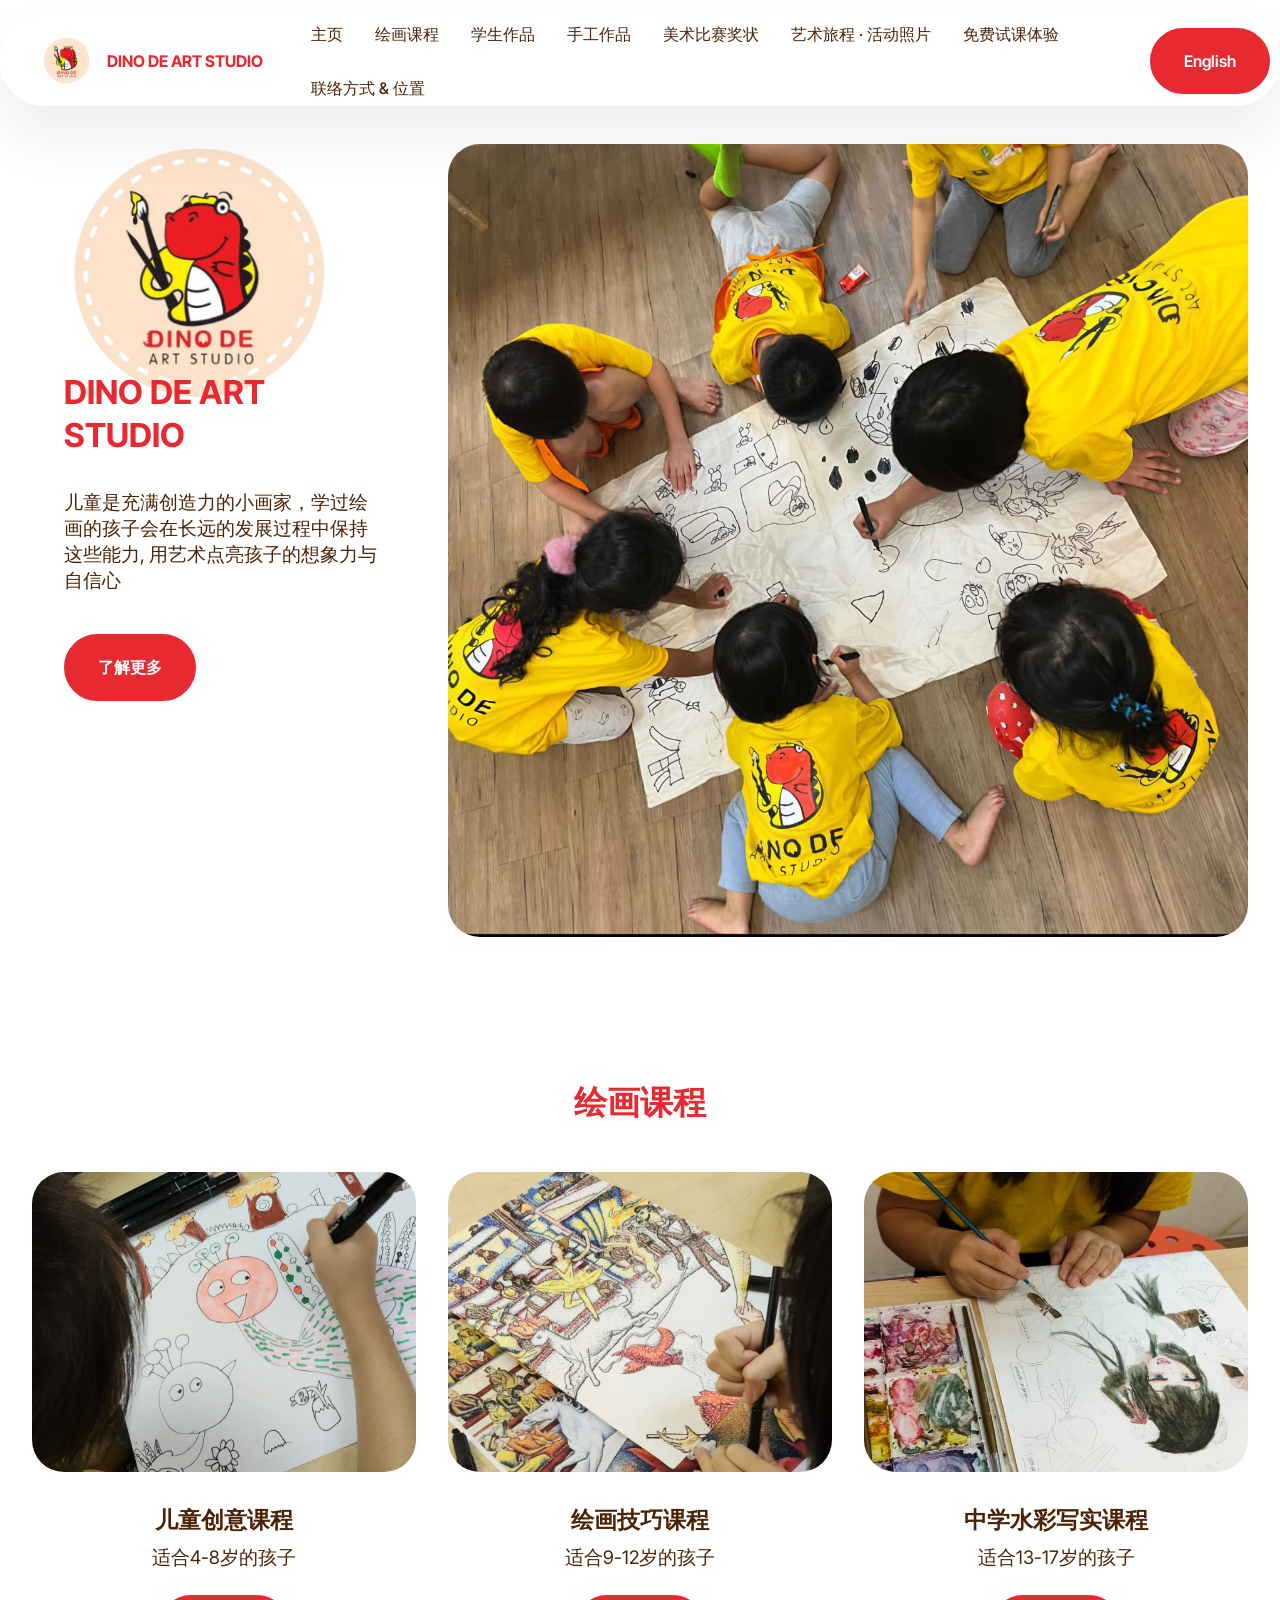
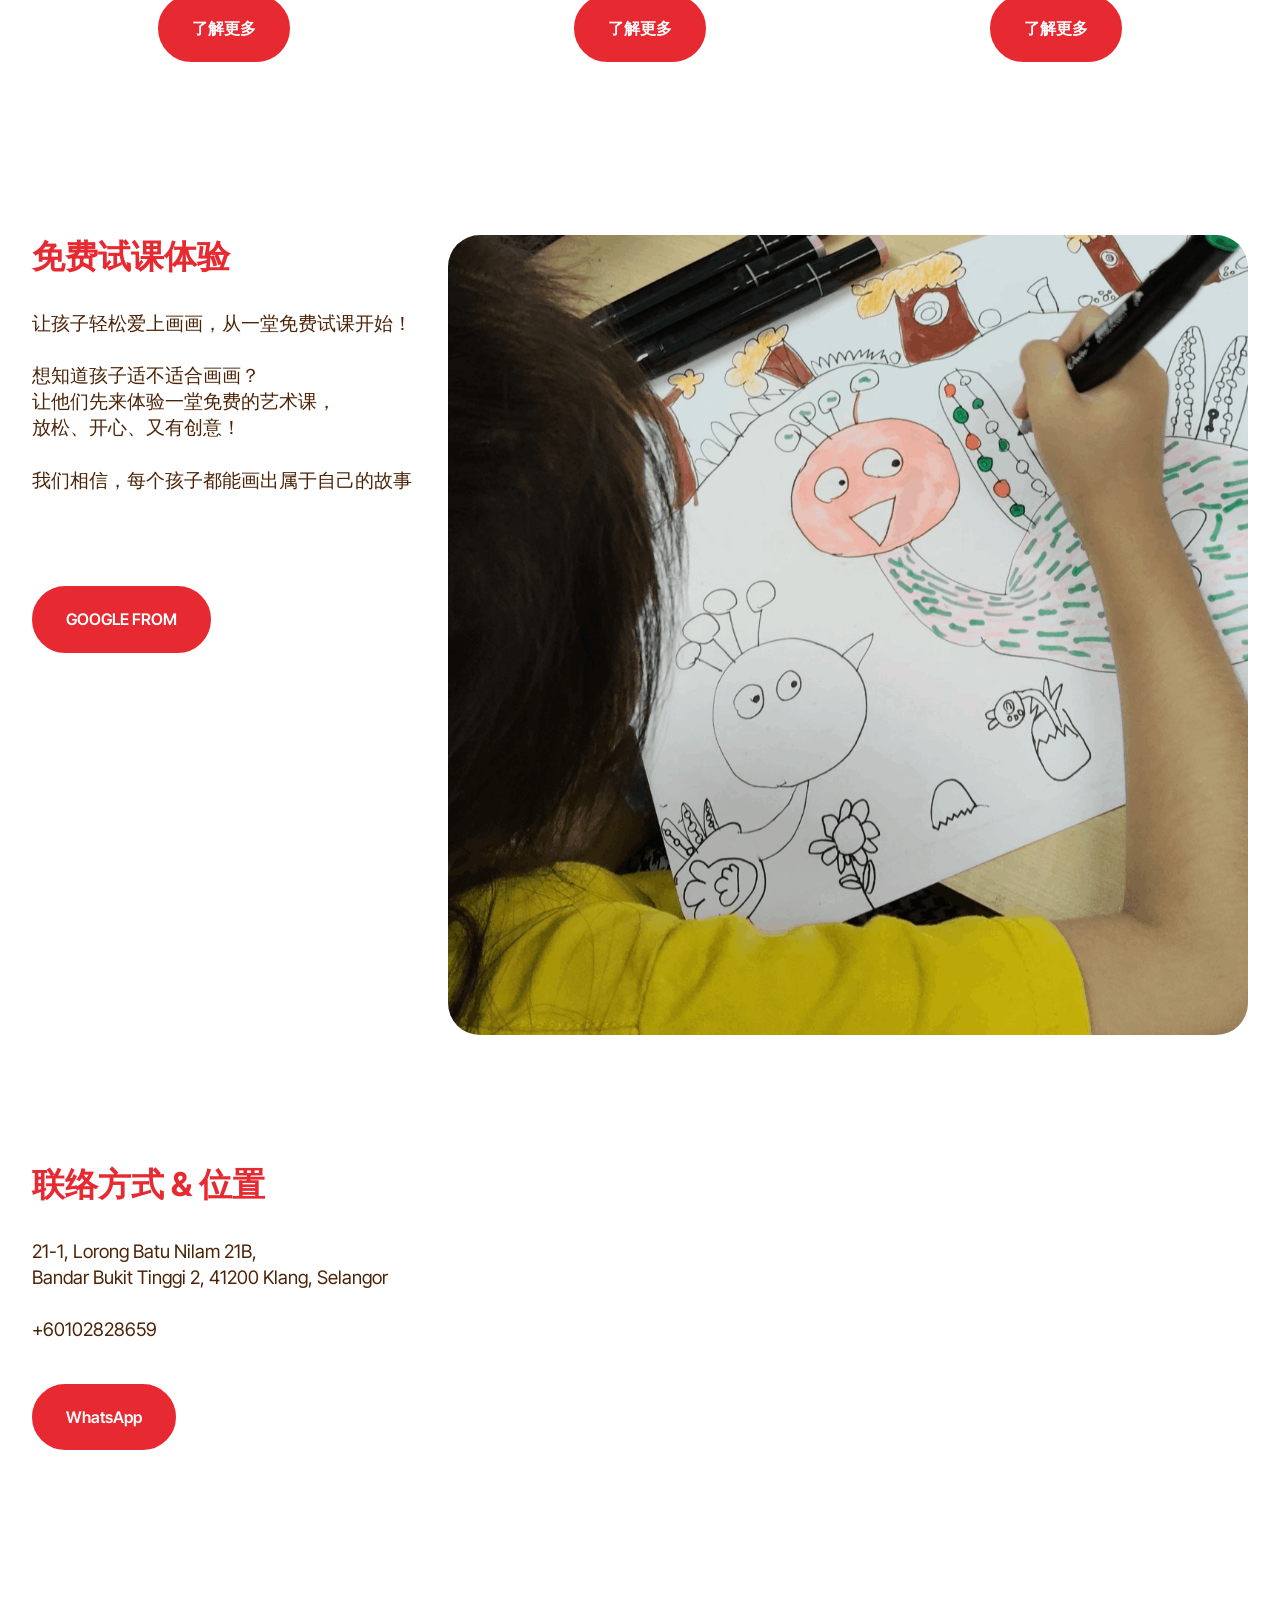
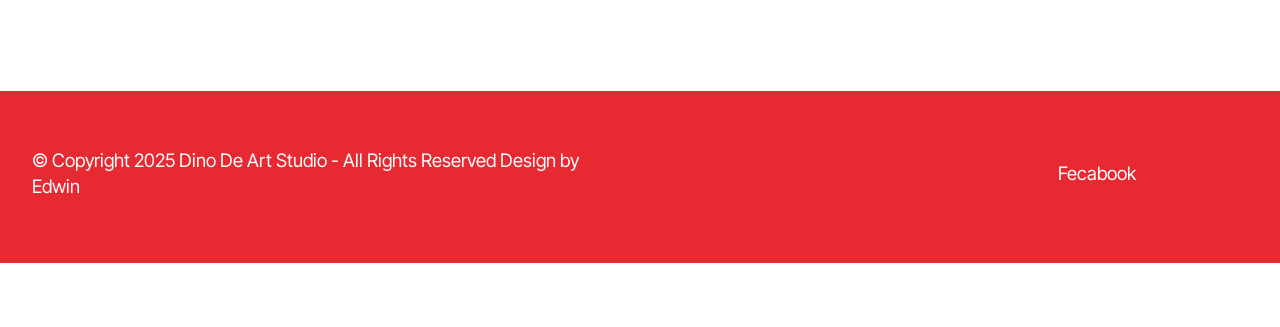
==== index.html @ b759419d "create github pages" ====
<!DOCTYPE html>
<html  >
<head>
  <!-- Site made with Mobirise Website Builder v6.1.4, https://mobirise.com -->
  <meta charset="UTF-8">
  <meta http-equiv="X-UA-Compatible" content="IE=edge">
  <meta name="generator" content="Mobirise v6.1.4, mobirise.com">
  <meta name="viewport" content="width=device-width, initial-scale=1, minimum-scale=1">
  <link rel="shortcut icon" href="assets/images/dino-website-2.png" type="image/x-icon">
  <meta name="description" content="">
  
  
  <title>Home</title>
  <link rel="stylesheet" href="assets/web/assets/mobirise-icons2/mobirise2.css">
  <link rel="stylesheet" href="assets/bootstrap/css/bootstrap.min.css">
  <link rel="stylesheet" href="assets/animatecss/animate.css">
  <link rel="stylesheet" href="assets/dropdown/css/style.css">
  <link rel="stylesheet" href="assets/theme/css/style.css">
  <link rel="preload" href="https://fonts.googleapis.com/css?family=Inter+Tight:100,200,300,400,500,600,700,800,900,100i,200i,300i,400i,500i,600i,700i,800i,900i&display=swap" as="style" onload="this.onload=null;this.rel='stylesheet'">
  <noscript><link rel="stylesheet" href="https://fonts.googleapis.com/css?family=Inter+Tight:100,200,300,400,500,600,700,800,900,100i,200i,300i,400i,500i,600i,700i,800i,900i&display=swap"></noscript>
  <link rel="preload" as="style" href="assets/mobirise/css/mbr-additional.css?v=M0armq"><link rel="stylesheet" href="assets/mobirise/css/mbr-additional.css?v=M0armq" type="text/css">

  
  
  
</head>
<body>
  
  <section data-bs-version="5.1" class="menu menu1 cid-uYOA0XHMTv" once="menu" id="menu01-8">
	

	<nav class="navbar navbar-dropdown navbar-fixed-top navbar-expand-lg">
		<div class="container">
			<div class="navbar-brand">
				<span class="navbar-logo">
					<a href="https://mobiri.se">
						<img src="assets/images/dino-website-2.png" alt="Mobirise Website Builder" style="height: 3rem;">
					</a>
				</span>
				<span class="navbar-caption-wrap"><a class="navbar-caption text-primary display-4">DINO DE ART STUDIO</a></span>
			</div>
			<button class="navbar-toggler" type="button" data-toggle="collapse" data-bs-toggle="collapse" data-target="#navbarSupportedContent" data-bs-target="#navbarSupportedContent" aria-controls="navbarNavAltMarkup" aria-expanded="false" aria-label="Toggle navigation">
				<div class="hamburger">
					<span></span>
					<span></span>
					<span></span>
					<span></span>
				</div>
			</button>
			<div class="collapse navbar-collapse" id="navbarSupportedContent">
				<ul class="navbar-nav nav-dropdown" data-app-modern-menu="true"><li class="nav-item">
						<a class="nav-link link text-warning display-4" href="index.html#header01-1l" aria-expanded="false">主页</a>
					</li><li class="nav-item"><a class="nav-link link text-warning display-4" href="index.html#features04-1">绘画课程</a></li><li class="nav-item"><a class="nav-link link text-warning display-4" href="page5.html#gallery05-2y">学生作品</a></li><li class="nav-item"><a class="nav-link link text-warning display-4" href="page6.html#gallery05-34">手工作品</a></li>
					<li class="nav-item">
						<a class="nav-link link text-warning display-4" href="page7.html#gallery01-3g">美术比赛奖状</a>
					</li><li class="nav-item"><a class="nav-link link text-warning display-4" href="page8.html#gallery05-3v">艺术旅程 · 活动照片</a></li><li class="nav-item"><a class="nav-link link text-warning display-4" href="index.html#image08-3z">免费试课体验 </a></li><li class="nav-item"><a class="nav-link link text-warning display-4" href="index.html#contacts03-40">联络方式 &amp; 位置 </a></li></ul>
				
				<div class="navbar-buttons mbr-section-btn"><a class="btn btn-primary display-4" href="https://edwin0119.github.io/dinodeartstudio-eng/">English</a></div>
			</div>
		</div>
	</nav>
</section>

<section data-bs-version="5.1" class="header1 cid-uYZFBn4HAW" id="header01-1l">
	

	
	

	<div class="container-fluid">
		<div class="row justify-content-center">
			<div class="col-12 col-md-12 col-lg-8 image-wrapper">
				<img class="w-100" src="assets/images/whatsapp20image202025-10-0820at209.07.4120am-1280x1269.jpg" alt="Mobirise Website Builder">
			</div>
			<div class="col-12 col-lg col-md-12">
				<div class="text-wrapper align-left">
					<h1 class="mbr-section-title mbr-fonts-style mb-4 display-2"><strong>DINO DE ART STUDIO</strong></h1>
					<p class="mbr-text mbr-fonts-style mb-4 display-7">
						儿童是充满创造力的小画家，学过绘画的孩子会在长远的发展过程中保持这些能力, 用艺术点亮孩子的想象力与自信心
					</p>
					<div class="mbr-section-btn mt-3"><a class="btn btn-danger display-4" href="page9.html#header18-43">了解更多</a></div>
				</div>
			</div>
		</div>
	</div>
</section>

<section data-bs-version="5.1" class="features4 start cid-uYOmtw1vBq" id="features04-1">
	
	
	<div class="container">
		<div class="row justify-content-center">
			<div class="col-12 content-head">
				<div class="mbr-section-head mb-5">
					<h4 class="mbr-section-title mbr-fonts-style align-center mb-0 display-2">
						<strong>绘画课程</strong></h4>
					
					
				</div>
			</div>
		</div>
		<div class="row">
			<div class="item features-image col-12 col-md-6 col-lg-4">
				<div class="item-wrapper">
					<div class="item-img">
						<img src="assets/images/3.png" alt="Mobirise Website Builder">
					</div>
					<div class="item-content">
						<h5 class="item-title mbr-fonts-style display-5"><strong>儿童创意课程</strong></h5>
						<p class="mbr-text mbr-fonts-style display-7">适合4-8岁的孩子</p>
						<div class="mbr-section-btn item-footer"><a href="page2.html#image08-1p" class="btn item-btn btn-primary display-4">了解更多</a></div>
					</div>

				</div>
			</div>
			<div class="item features-image col-12 col-md-6 col-lg-4">
				<div class="item-wrapper">
					<div class="item-img">
						<img src="assets/images/2-2.png" alt="Mobirise Website Builder">
					</div>
					<div class="item-content">
						<h5 class="item-title mbr-fonts-style display-5"><strong>绘画技巧课程</strong></h5>
						<p class="mbr-text mbr-fonts-style display-7">
							适合9-12岁的孩子
						</p>
						<div class="mbr-section-btn item-footer"><a href="page3.html#image08-2u" class="btn item-btn btn-primary display-4">了解更多</a></div>
					</div>
				</div>
			</div>
			<div class="item features-image col-12 col-md-6 col-lg-4">
				<div class="item-wrapper">
					<div class="item-img">
						<img src="assets/images/whatsapp-image-2025-09-27-at-9.34.09-pm-2.jpeg" alt="Mobirise Website Builder">
					</div>
					<div class="item-content">
						<h5 class="item-title mbr-fonts-style display-5"><strong>中学水彩写实课程</strong></h5>
						<p class="mbr-text mbr-fonts-style display-7">
							适合13-17岁的孩子<br>
						</p>
						<div class="mbr-section-btn item-footer"><a href="page4.html#image08-2v" class="btn item-btn btn-primary display-4">了解更多</a></div>
					</div>
				</div>
			</div>
		</div>
	</div>
</section>

<section data-bs-version="5.1" class="image08 cid-uZ05VjMdli" id="image08-3z">
  
  
  
  <div class="container">
    <div class="row justify-content-center">
      <div class="col-lg-4">
        <div class="col-12 col-md-12">
          <h5 class="mbr-section-title mbr-fonts-style mt-0 mb-4 display-2"><strong>免费试课体验&nbsp;</strong></h5>
          <h6 class="mbr-section-subtitle mbr-fonts-style mt-0 mb-4 display-7"><div>让孩子轻松爱上画画，从一堂免费试课开始！</div><div><br></div><div>想知道孩子适不适合画画？</div><div>让他们先来体验一堂免费的艺术课，</div><div>放松、开心、又有创意！</div><div><br></div><div>我们相信，每个孩子都能画出属于自己的故事</div><br><div><br></div></h6>
          <div class="mbr-section-btn item-footer mt-3 main-button"><a href="https://docs.google.com/forms/d/e/1FAIpQLSeyQTq0wR5UtoJE4gRpO1a2Nyu0g5D3O7tfU-8xVu0GIcBkRQ/viewform?usp=header" class="btn item-btn btn-primary display-4">GOOGLE FROM</a></div>
        </div>
      </div>
      <div class="col-lg-8 side-features">
        <div class="image-wrapper mb-4">
          <img class="w-100" src="assets/images/3-1080x1080.png" alt="Mobirise Website Builder">
        </div>
      </div>
    </div>
  </div>
</section>

<section data-bs-version="5.1" class="contacts03 cid-uZ07FuMit1" id="contacts03-40">
  

  
  <div class="container">
    <div class="row justify-content-center">
      <div class="col-lg-4">
        <div class="col-12 col-md-12">
          <h5 class="mbr-section-title mbr-fonts-style mt-0 mb-4 display-2">
            <strong>联络方式 &amp; 位置</strong></h5>
          <h6 class="mbr-section-subtitle mbr-fonts-style mt-0 mb-4 display-7">21-1, Lorong Batu Nilam 21B,<br>Bandar Bukit Tinggi 2, 41200 Klang, Selangor<br><br>+60102828659</h6>
          <div class="mbr-section-btn item-footer mt-3 main-button"><a href="https://wa.me/60102828659" class="btn item-btn btn-primary display-4">WhatsApp</a></div>
        </div>
      </div>
      <div class="col-lg-8 side-features">
        <div class="google-map"><iframe frameborder="0" style="border:0" src="https://www.google.com/maps/embed?pb=!1m14!1m8!1m3!1d15937.432982950473!2d101.442336!3d2.9978500000000006!3m2!1i1024!2i768!4f13.1!3m3!1m2!1s0x31cdad41bc9d4853%3A0x2d08cb298f73a719!2sDino%20De%20Art%20Studio!5e0!3m2!1sen!2smy!4v1759893269722!5m2!1sen!2smy" allowfullscreen=""></iframe></div>
      </div>
    </div>
  </div>
</section>

<section data-bs-version="5.1" class="footer2 cid-uZ02fi4xNs" once="footers" id="footer02-3x">
    

    
    

    <div class="container">
        <div class="row">
            <div class="col-12 col-lg-6 center mt-2 mb-3">
                <p class="mbr-fonts-style copyright mb-0 display-7">
                    © Copyright 2025 Dino De Art Studio - All Rights Reserved&nbsp;Design by Edwin</p>
            </div>
            <div class="col-12 col-lg-6 center">
                <div class="row-links mt-2 mb-3">
                    <ul class="row-links-soc">
                        
                        
                        
                        
                    <li class="row-links-soc-item mbr-fonts-style display-7">&nbsp;&nbsp;<a href="https://www.facebook.com/share/1CKaKnSpMi/" class="text-success" target="_blank">Fecabook</a></li><li class="row-links-soc-item mbr-fonts-style display-7"></li><li class="row-links-soc-item mbr-fonts-style display-7"></li><li class="row-links-soc-item mbr-fonts-style display-7"></li></ul>
                </div>
            </div>
        </div>
    </div>
</section><section class="display-7" style="padding: 0;align-items: center;justify-content: center;flex-wrap: wrap;    align-content: center;display: flex;position: relative;height: 4rem;"><a href="https://mobiri.se/4250549" style="flex: 1 1;height: 4rem;position: absolute;width: 100%;z-index: 1;"><img alt="" style="height: 4rem;" src="[data-uri]"></a><p style="margin: 0;text-align: center;" class="display-7">&#8204;</p><a style="z-index:1" href="https://mobirise.com/builder/ai-website-generator.html">AI Website Generator</a></section><script src="assets/bootstrap/js/bootstrap.bundle.min.js"></script>  <script src="assets/smoothscroll/smooth-scroll.js"></script>  <script src="assets/ytplayer/index.js"></script>  <script src="assets/dropdown/js/navbar-dropdown.js"></script>  <script src="assets/theme/js/script.js"></script>  
  
  
 <div id="scrollToTop" class="scrollToTop mbr-arrow-up"><a style="text-align: center;"><i class="mbr-arrow-up-icon mbr-arrow-up-icon-cm cm-icon cm-icon-smallarrow-up"></i></a></div>
    <input name="animation" type="hidden">
  </body>
</html>
---- assets/web/assets/mobirise-icons2/mobirise2.css ----
@font-face {
  font-family: 'Moririse2';
  font-display: swap;
  src:  url('mobirise2.eot?f2bix4');
  src:  url('mobirise2.eot?f2bix4#iefix') format('embedded-opentype'),
    url('mobirise2.ttf?f2bix4') format('truetype'),
    url('mobirise2.woff?f2bix4') format('woff'),
    url('mobirise2.svg?f2bix4#mobirise2') format('svg');
  font-weight: normal;
  font-style: normal;
}

[class^="mobi-"], [class*=" mobi-"] {
  /* use !important to prevent issues with browser extensions that change fonts */
  font-family: 'Moririse2' !important;
  speak: none;
  font-style: normal;
  font-weight: normal;
  font-variant: normal;
  text-transform: none;
  line-height: 1;

  /* Better Font Rendering =========== */
  -webkit-font-smoothing: antialiased;
  -moz-osx-font-smoothing: grayscale;
}

.mobi-mbri-add-submenu:before {
  content: "\e900";
}
.mobi-mbri-alert:before {
  content: "\e901";
}
.mobi-mbri-align-center:before {
  content: "\e902";
}
.mobi-mbri-align-justify:before {
  content: "\e903";
}
.mobi-mbri-align-left:before {
  content: "\e904";
}
.mobi-mbri-align-right:before {
  content: "\e905";
}
.mobi-mbri-android:before {
  content: "\e906";
}
.mobi-mbri-apple:before {
  content: "\e907";
}
.mobi-mbri-arrow-down:before {
  content: "\e908";
}
.mobi-mbri-arrow-next:before {
  content: "\e909";
}
.mobi-mbri-arrow-prev:before {
  content: "\e90a";
}
.mobi-mbri-arrow-up:before {
  content: "\e90b";
}
.mobi-mbri-bold:before {
  content: "\e90c";
}
.mobi-mbri-bookmark:before {
  content: "\e90d";
}
.mobi-mbri-bootstrap:before {
  content: "\e90e";
}
.mobi-mbri-briefcase:before {
  content: "\e90f";
}
.mobi-mbri-browse:before {
  content: "\e910";
}
.mobi-mbri-bulleted-list:before {
  content: "\e911";
}
.mobi-mbri-calendar:before {
  content: "\e912";
}
.mobi-mbri-camera:before {
  content: "\e913";
}
.mobi-mbri-cart-add:before {
  content: "\e914";
}
.mobi-mbri-cart-full:before {
  content: "\e915";
}
.mobi-mbri-cash:before {
  content: "\e916";
}
.mobi-mbri-change-style:before {
  content: "\e917";
}
.mobi-mbri-chat:before {
  content: "\e918";
}
.mobi-mbri-clock:before {
  content: "\e919";
}
.mobi-mbri-close:before {
  content: "\e91a";
}
.mobi-mbri-cloud:before {
  content: "\e91b";
}
.mobi-mbri-code:before {
  content: "\e91c";
}
.mobi-mbri-contact-form:before {
  content: "\e91d";
}
.mobi-mbri-credit-card:before {
  content: "\e91e";
}
.mobi-mbri-cursor-click:before {
  content: "\e91f";
}
.mobi-mbri-cust-feedback:before {
  content: "\e920";
}
.mobi-mbri-database:before {
  content: "\e921";
}
.mobi-mbri-delivery:before {
  content: "\e922";
}
.mobi-mbri-desktop:before {
  content: "\e923";
}
.mobi-mbri-devices:before {
  content: "\e924";
}
.mobi-mbri-down:before {
  content: "\e925";
}
.mobi-mbri-download-2:before {
  content: "\e926";
}
.mobi-mbri-download:before {
  content: "\e927";
}
.mobi-mbri-drag-n-drop-2:before {
  content: "\e928";
}
.mobi-mbri-drag-n-drop:before {
  content: "\e929";
}
.mobi-mbri-edit-2:before {
  content: "\e92a";
}
.mobi-mbri-edit:before {
  content: "\e92b";
}
.mobi-mbri-error:before {
  content: "\e92c";
}
.mobi-mbri-extension:before {
  content: "\e92d";
}
.mobi-mbri-features:before {
  content: "\e92e";
}
.mobi-mbri-file:before {
  content: "\e92f";
}
.mobi-mbri-flag:before {
  content: "\e930";
}
.mobi-mbri-folder:before {
  content: "\e931";
}
.mobi-mbri-gift:before {
  content: "\e932";
}
.mobi-mbri-github:before {
  content: "\e933";
}
.mobi-mbri-globe-2:before {
  content: "\e934";
}
.mobi-mbri-globe:before {
  content: "\e935";
}
.mobi-mbri-growing-chart:before {
  content: "\e936";
}
.mobi-mbri-hearth:before {
  content: "\e937";
}
.mobi-mbri-help:before {
  content: "\e938";
}
.mobi-mbri-home:before {
  content: "\e939";
}
.mobi-mbri-hot-cup:before {
  content: "\e93a";
}
.mobi-mbri-idea:before {
  content: "\e93b";
}
.mobi-mbri-image-gallery:before {
  content: "\e93c";
}
.mobi-mbri-image-slider:before {
  content: "\e93d";
}
.mobi-mbri-info:before {
  content: "\e93e";
}
.mobi-mbri-italic:before {
  content: "\e93f";
}
.mobi-mbri-key:before {
  content: "\e940";
}
.mobi-mbri-laptop:before {
  content: "\e941";
}
.mobi-mbri-layers:before {
  content: "\e942";
}
.mobi-mbri-left-right:before {
  content: "\e943";
}
.mobi-mbri-left:before {
  content: "\e944";
}
.mobi-mbri-letter:before {
  content: "\e945";
}
.mobi-mbri-like:before {
  content: "\e946";
}
.mobi-mbri-link:before {
  content: "\e947";
}
.mobi-mbri-lock:before {
  content: "\e948";
}
.mobi-mbri-login:before {
  content: "\e949";
}
.mobi-mbri-logout:before {
  content: "\e94a";
}
.mobi-mbri-magic-stick:before {
  content: "\e94b";
}
.mobi-mbri-map-pin:before {
  content: "\e94c";
}
.mobi-mbri-menu:before {
  content: "\e94d";
}
.mobi-mbri-mobile-2:before {
  content: "\e94e";
}
.mobi-mbri-mobile-horizontal:before {
  content: "\e94f";
}
.mobi-mbri-mobile:before {
  content: "\e950";
}
.mobi-mbri-mobirise:before {
  content: "\e951";
}
.mobi-mbri-more-horizontal:before {
  content: "\e952";
}
.mobi-mbri-more-vertical:before {
  content: "\e953";
}
.mobi-mbri-music:before {
  content: "\e954";
}
.mobi-mbri-new-file:before {
  content: "\e955";
}
.mobi-mbri-numbered-list:before {
  content: "\e956";
}
.mobi-mbri-opened-folder:before {
  content: "\e957";
}
.mobi-mbri-pages:before {
  content: "\e958";
}
.mobi-mbri-paper-plane:before {
  content: "\e959";
}
.mobi-mbri-paperclip:before {
  content: "\e95a";
}
.mobi-mbri-phone:before {
  content: "\e95b";
}
.mobi-mbri-photo:before {
  content: "\e95c";
}
.mobi-mbri-photos:before {
  content: "\e95d";
}
.mobi-mbri-pin:before {
  content: "\e95e";
}
.mobi-mbri-play:before {
  content: "\e95f";
}
.mobi-mbri-plus:before {
  content: "\e960";
}
.mobi-mbri-preview:before {
  content: "\e961";
}
.mobi-mbri-print:before {
  content: "\e962";
}
.mobi-mbri-protect:before {
  content: "\e963";
}
.mobi-mbri-question:before {
  content: "\e964";
}
.mobi-mbri-quote-left:before {
  content: "\e965";
}
.mobi-mbri-quote-right:before {
  content: "\e966";
}
.mobi-mbri-redo:before {
  content: "\e967";
}
.mobi-mbri-refresh:before {
  content: "\e968";
}
.mobi-mbri-responsive-2:before {
  content: "\e969";
}
.mobi-mbri-responsive:before {
  content: "\e96a";
}
.mobi-mbri-right:before {
  content: "\e96b";
}
.mobi-mbri-rocket:before {
  content: "\e96c";
}
.mobi-mbri-sad-face:before {
  content: "\e96d";
}
.mobi-mbri-sale:before {
  content: "\e96e";
}
.mobi-mbri-save:before {
  content: "\e96f";
}
.mobi-mbri-search:before {
  content: "\e970";
}
.mobi-mbri-setting-2:before {
  content: "\e971";
}
.mobi-mbri-setting-3:before {
  content: "\e972";
}
.mobi-mbri-setting:before {
  content: "\e973";
}
.mobi-mbri-share:before {
  content: "\e974";
}
.mobi-mbri-shopping-bag:before {
  content: "\e975";
}
.mobi-mbri-shopping-basket:before {
  content: "\e976";
}
.mobi-mbri-shopping-cart:before {
  content: "\e977";
}
.mobi-mbri-sites:before {
  content: "\e978";
}
.mobi-mbri-smile-face:before {
  content: "\e979";
}
.mobi-mbri-speed:before {
  content: "\e97a";
}
.mobi-mbri-star:before {
  content: "\e97b";
}
.mobi-mbri-success:before {
  content: "\e97c";
}
.mobi-mbri-sun:before {
  content: "\e97d";
}
.mobi-mbri-sun2:before {
  content: "\e97e";
}
.mobi-mbri-tablet-vertical:before {
  content: "\e97f";
}
.mobi-mbri-tablet:before {
  content: "\e980";
}
.mobi-mbri-target:before {
  content: "\e981";
}
.mobi-mbri-timer:before {
  content: "\e982";
}
.mobi-mbri-to-ftp:before {
  content: "\e983";
}
.mobi-mbri-to-local-drive:before {
  content: "\e984";
}
.mobi-mbri-touch-swipe:before {
  content: "\e985";
}
.mobi-mbri-touch:before {
  content: "\e986";
}
.mobi-mbri-trash:before {
  content: "\e987";
}
.mobi-mbri-underline:before {
  content: "\e988";
}
.mobi-mbri-undo:before {
  content: "\e989";
}
.mobi-mbri-unlink:before {
  content: "\e98a";
}
.mobi-mbri-unlock:before {
  content: "\e98b";
}
.mobi-mbri-up-down:before {
  content: "\e98c";
}
.mobi-mbri-up:before {
  content: "\e98d";
}
.mobi-mbri-update:before {
  content: "\e98e";
}
.mobi-mbri-upload-2:before {
  content: "\e98f";
}
.mobi-mbri-upload:before {
  content: "\e990";
}
.mobi-mbri-user-2:before {
  content: "\e991";
}
.mobi-mbri-user:before {
  content: "\e992";
}
.mobi-mbri-users:before {
  content: "\e993";
}
.mobi-mbri-video-play:before {
  content: "\e994";
}
.mobi-mbri-video:before {
  content: "\e995";
}
.mobi-mbri-watch:before {
  content: "\e996";
}
.mobi-mbri-website-theme-2:before {
  content: "\e997";
}
.mobi-mbri-website-theme:before {
  content: "\e998";
}
.mobi-mbri-wifi:before {
  content: "\e999";
}
.mobi-mbri-windows:before {
  content: "\e99a";
}
.mobi-mbri-zoom-in:before {
  content: "\e99b";
}
.mobi-mbri-zoom-out:before {
  content: "\e99c";
}
---- assets/dropdown/css/style.css ----
.navbar-dropdown {
  left: 0;
  padding: 0;
  position: absolute;
  right: 0;
  top: 0;
  transition: all 0.45s ease;
  z-index: 1030;
  background: #282828; }
  .navbar-dropdown .navbar-logo {
    margin-right: 0.8rem;
    transition: margin 0.3s ease-in-out;
    vertical-align: middle; }
    .navbar-dropdown .navbar-logo img {
      height: 3.125rem;
      transition: all 0.3s ease-in-out; }
    .navbar-dropdown .navbar-logo.mbr-iconfont {
      font-size: 3.125rem;
      line-height: 3.125rem; }
  .navbar-dropdown .navbar-caption {
    font-weight: 700;
    white-space: normal;
    vertical-align: -4px;
    line-height: 3.125rem !important; }
    .navbar-dropdown .navbar-caption, .navbar-dropdown .navbar-caption:hover {
      color: inherit;
      text-decoration: none; }
  .navbar-dropdown .mbr-iconfont + .navbar-caption {
    vertical-align: -1px; }
  .navbar-dropdown.navbar-fixed-top {
    position: fixed; }
  .navbar-dropdown .navbar-brand span {
    vertical-align: -4px; }
  .navbar-dropdown.bg-color.transparent {
    background: none; }
  .navbar-dropdown.navbar-short .navbar-brand {
    padding: 0.625rem 0; }
    .navbar-dropdown.navbar-short .navbar-brand span {
      vertical-align: -1px; }
  .navbar-dropdown.navbar-short .navbar-caption {
    line-height: 2.375rem !important;
    vertical-align: -2px; }
  .navbar-dropdown.navbar-short .navbar-logo {
    margin-right: 0.5rem; }
    .navbar-dropdown.navbar-short .navbar-logo img {
      height: 2.375rem; }
    .navbar-dropdown.navbar-short .navbar-logo.mbr-iconfont {
      font-size: 2.375rem;
      line-height: 2.375rem; }
  .navbar-dropdown.navbar-short .mbr-table-cell {
    height: 3.625rem; }
  .navbar-dropdown .navbar-close {
    left: 0.6875rem;
    position: fixed;
    top: 0.75rem;
    z-index: 1000; }
  .navbar-dropdown .hamburger-icon {
    content: "";
    display: inline-block;
    vertical-align: middle;
    width: 16px;
    -webkit-box-shadow: 0 -6px 0 1px #282828,0 0 0 1px #282828,0 6px 0 1px #282828;
    -moz-box-shadow: 0 -6px 0 1px #282828,0 0 0 1px #282828,0 6px 0 1px #282828;
    box-shadow: 0 -6px 0 1px #282828,0 0 0 1px #282828,0 6px 0 1px #282828; }

.dropdown-menu .dropdown-toggle[data-toggle="dropdown-submenu"]::after {
  border-bottom: 0.35em solid transparent;
  border-left: 0.35em solid;
  border-right: 0;
  border-top: 0.35em solid transparent;
  margin-left: 0.3rem; }

.dropdown-menu .dropdown-item:focus {
  outline: 0; }

.nav-dropdown {
  font-size: 0.75rem;
  font-weight: 500;
  height: auto !important; }
  .nav-dropdown .nav-btn {
    padding-left: 1rem; }
  .nav-dropdown .link {
    margin: .667em 1.667em;
    font-weight: 500;
    padding: 0;
    transition: color .2s ease-in-out; }
    .nav-dropdown .link.dropdown-toggle {
      margin-right: 2.583em; }
      .nav-dropdown .link.dropdown-toggle::after {
        margin-left: .25rem;
        border-top: 0.35em solid;
        border-right: 0.35em solid transparent;
        border-left: 0.35em solid transparent;
        border-bottom: 0; }
      .nav-dropdown .link.dropdown-toggle[aria-expanded="true"] {
        margin: 0;
        padding: 0.667em 3.263em  0.667em 1.667em; }
  .nav-dropdown .link::after,
  .nav-dropdown .dropdown-item::after {
    color: inherit; }
  .nav-dropdown .btn {
    font-size: 0.75rem;
    font-weight: 700;
    letter-spacing: 0;
    margin-bottom: 0;
    padding-left: 1.25rem;
    padding-right: 1.25rem; }
  .nav-dropdown .dropdown-menu {
    border-radius: 0;
    border: 0;
    left: 0;
    margin: 0;
    padding-bottom: 1.25rem;
    padding-top: 1.25rem;
    position: relative; }
  .nav-dropdown .dropdown-submenu {
    margin-left: 0.125rem;
    top: 0; }
  .nav-dropdown .dropdown-item {
    font-weight: 500;
    line-height: 2;
    padding: 0.3846em 4.615em 0.3846em 1.5385em;
    position: relative;
    transition: color .2s ease-in-out, background-color .2s ease-in-out; }
    .nav-dropdown .dropdown-item::after {
      margin-top: -0.3077em;
      position: absolute;
      right: 1.1538em;
      top: 50%; }
    .nav-dropdown .dropdown-item:focus, .nav-dropdown .dropdown-item:hover {
      background: none; }

@media (max-width: 767px) {
  .nav-dropdown.navbar-toggleable-sm {
    bottom: 0;
    display: none;
    left: 0;
    overflow-x: hidden;
    position: fixed;
    top: 0;
    transform: translateX(-100%);
    -ms-transform: translateX(-100%);
    -webkit-transform: translateX(-100%);
    width: 18.75rem;
    z-index: 999; } }
.nav-dropdown.navbar-toggleable-xl {
  bottom: 0;
  display: none;
  left: 0;
  overflow-x: hidden;
  position: fixed;
  top: 0;
  transform: translateX(-100%);
  -ms-transform: translateX(-100%);
  -webkit-transform: translateX(-100%);
  width: 18.75rem;
  z-index: 999; }

.nav-dropdown-sm {
  display: block !important;
  overflow-x: hidden;
  overflow: auto;
  padding-top: 3.875rem; }
  .nav-dropdown-sm::after {
    content: "";
    display: block;
    height: 3rem;
    width: 100%; }
  .nav-dropdown-sm.collapse.in ~ .navbar-close {
    display: block !important; }
  .nav-dropdown-sm.collapsing, .nav-dropdown-sm.collapse.in {
    transform: translateX(0);
    -ms-transform: translateX(0);
    -webkit-transform: translateX(0);
    transition: all 0.25s ease-out;
    -webkit-transition: all 0.25s ease-out;
    background: #282828; }
  .nav-dropdown-sm.collapsing[aria-expanded="false"] {
    transform: translateX(-100%);
    -ms-transform: translateX(-100%);
    -webkit-transform: translateX(-100%); }
  .nav-dropdown-sm .nav-item {
    display: block;
    margin-left: 0 !important;
    padding-left: 0; }
  .nav-dropdown-sm .link,
  .nav-dropdown-sm .dropdown-item {
    border-top: 1px dotted rgba(255, 255, 255, 0.1);
    font-size: 0.8125rem;
    line-height: 1.6;
    margin: 0 !important;
    padding: 0.875rem 2.4rem 0.875rem 1.5625rem !important;
    position: relative;
    white-space: normal; }
    .nav-dropdown-sm .link:focus, .nav-dropdown-sm .link:hover,
    .nav-dropdown-sm .dropdown-item:focus,
    .nav-dropdown-sm .dropdown-item:hover {
      background: rgba(0, 0, 0, 0.2) !important;
      color: #c0a375; }
  .nav-dropdown-sm .nav-btn {
    position: relative;
    padding: 1.5625rem 1.5625rem 0 1.5625rem; }
    .nav-dropdown-sm .nav-btn::before {
      border-top: 1px dotted rgba(255, 255, 255, 0.1);
      content: "";
      left: 0;
      position: absolute;
      top: 0;
      width: 100%; }
    .nav-dropdown-sm .nav-btn + .nav-btn {
      padding-top: 0.625rem; }
      .nav-dropdown-sm .nav-btn + .nav-btn::before {
        display: none; }
  .nav-dropdown-sm .btn {
    padding: 0.625rem 0; }
  .nav-dropdown-sm .dropdown-toggle[data-toggle="dropdown-submenu"]::after {
    margin-left: .25rem;
    border-top: 0.35em solid;
    border-right: 0.35em solid transparent;
    border-left: 0.35em solid transparent;
    border-bottom: 0; }
  .nav-dropdown-sm .dropdown-toggle[data-toggle="dropdown-submenu"][aria-expanded="true"]::after {
    border-top: 0;
    border-right: 0.35em solid transparent;
    border-left: 0.35em solid transparent;
    border-bottom: 0.35em solid; }
  .nav-dropdown-sm .dropdown-menu {
    margin: 0;
    padding: 0;
    position: relative;
    top: 0;
    left: 0;
    width: 100%;
    border: 0;
    float: none;
    border-radius: 0;
    background: none; }
  .nav-dropdown-sm .dropdown-submenu {
    left: 100%;
    margin-left: 0.125rem;
    margin-top: -1.25rem;
    top: 0; }

.navbar-toggleable-sm .nav-dropdown .dropdown-menu {
  position: absolute; }

.navbar-toggleable-sm .nav-dropdown .dropdown-submenu {
  left: 100%;
  margin-left: 0.125rem;
  margin-top: -1.25rem;
  top: 0; }

.navbar-toggleable-sm.opened .nav-dropdown .dropdown-menu {
  position: relative; }

.navbar-toggleable-sm.opened .nav-dropdown .dropdown-submenu {
  left: 0;
  margin-left: 00rem;
  margin-top: 0rem;
  top: 0; }

.is-builder .nav-dropdown.collapsing {
  transition: none !important; }
---- assets/theme/css/style.css ----
@charset "UTF-8";
section {
  background-color: #ffffff;
}

body {
  font-style: normal;
  line-height: 1.5;
  font-weight: 400;
  color: #232323;
  position: relative;
}

button {
  background-color: transparent;
  border-color: transparent;
}

.embla__button,
.carousel-control {
  background-color: #edefea !important;
  opacity: 0.8 !important;
  color: #464845 !important;
  border-color: #edefea !important;
}

.carousel .close,
.modalWindow .close {
  background-color: #edefea !important;
  color: #464845 !important;
  border-color: #edefea !important;
  opacity: 0.8 !important;
}

.carousel .close:hover,
.modalWindow .close:hover {
  opacity: 1 !important;
}

.carousel-indicators li {
  background-color: #edefea !important;
  border: 2px solid #464845 !important;
}

.carousel-indicators li:hover,
.carousel-indicators li:active {
  opacity: 0.8 !important;
}

.embla__button:hover,
.carousel-control:hover {
  background-color: #edefea !important;
  opacity: 1 !important;
}

.modalWindow-video-container {
  height: 80%;
}

section,
.container,
.container-fluid {
  position: relative;
  word-wrap: break-word;
}

a.mbr-iconfont:hover {
  text-decoration: none;
}

.article .lead p,
.article .lead ul,
.article .lead ol,
.article .lead pre,
.article .lead blockquote {
  margin-bottom: 0;
}

a {
  font-style: normal;
  font-weight: 400;
  cursor: pointer;
}
a, a:hover {
  text-decoration: none;
}

.mbr-section-title {
  font-style: normal;
  line-height: 1.3;
}

.mbr-section-subtitle {
  line-height: 1.3;
}

.mbr-text {
  font-style: normal;
  line-height: 1.7;
}

h1,
h2,
h3,
h4,
h5,
h6,
.display-1,
.display-2,
.display-4,
.display-5,
.display-7,
span,
p,
a {
  line-height: 1;
  word-break: break-word;
  word-wrap: break-word;
  font-weight: 400;
}

b,
strong {
  font-weight: bold;
}

input:-webkit-autofill, input:-webkit-autofill:hover, input:-webkit-autofill:focus, input:-webkit-autofill:active {
  transition-delay: 9999s;
  -webkit-transition-property: background-color, color;
  transition-property: background-color, color;
}

textarea[type=hidden] {
  display: none;
}

section {
  background-position: 50% 50%;
  background-repeat: no-repeat;
  background-size: cover;
}
section .mbr-background-video,
section .mbr-background-video-preview {
  position: absolute;
  bottom: 0;
  left: 0;
  right: 0;
  top: 0;
}

.hidden {
  visibility: hidden;
}

.mbr-z-index20 {
  z-index: 20;
}

/*! Base colors */
.mbr-white {
  color: #ffffff;
}

.mbr-black {
  color: #111111;
}

.mbr-bg-white {
  background-color: #ffffff;
}

.mbr-bg-black {
  background-color: #000000;
}

/*! Text-aligns */
.align-left {
  text-align: left;
}

.align-center {
  text-align: center;
}

.align-right {
  text-align: right;
}

/*! Font-weight  */
.mbr-light {
  font-weight: 300;
}

.mbr-regular {
  font-weight: 400;
}

.mbr-semibold {
  font-weight: 500;
}

.mbr-bold {
  font-weight: 700;
}

/*! Media  */
.media-content {
  flex-basis: 100%;
}

.media-container-row {
  display: flex;
  flex-direction: row;
  flex-wrap: wrap;
  justify-content: center;
  align-content: center;
  align-items: start;
}
.media-container-row .media-size-item {
  width: 400px;
}

.media-container-column {
  display: flex;
  flex-direction: column;
  flex-wrap: wrap;
  justify-content: center;
  align-content: center;
  align-items: stretch;
}
.media-container-column > * {
  width: 100%;
}

@media (min-width: 992px) {
  .media-container-row {
    flex-wrap: nowrap;
  }
}
figure {
  margin-bottom: 0;
  overflow: hidden;
}

figure[mbr-media-size] {
  transition: width 0.1s;
}

img,
iframe {
  display: block;
  width: 100%;
}

.card {
  background-color: transparent;
  border: none;
}

.card-box {
  width: 100%;
}

.card-img {
  text-align: center;
  flex-shrink: 0;
  -webkit-flex-shrink: 0;
}

.media {
  max-width: 100%;
  margin: 0 auto;
}

.mbr-figure {
  align-self: center;
}

.media-container > div {
  max-width: 100%;
}

.mbr-figure img,
.card-img img {
  width: 100%;
}

@media (max-width: 991px) {
  .media-size-item {
    width: auto !important;
  }
  .media {
    width: auto;
  }
  .mbr-figure {
    width: 100% !important;
  }
}
/*! Buttons */
.mbr-section-btn {
  margin-left: -0.6rem;
  margin-right: -0.6rem;
  font-size: 0;
}

.btn {
  font-weight: 600;
  border-width: 1px;
  font-style: normal;
  margin: 0.6rem 0.6rem;
  white-space: normal;
  transition: all 0.2s ease-in-out;
  display: inline-flex;
  align-items: center;
  justify-content: center;
  word-break: break-word;
}

.btn-sm {
  font-weight: 600;
  letter-spacing: 0px;
  transition: all 0.3s ease-in-out;
}

.btn-md {
  font-weight: 600;
  letter-spacing: 0px;
  transition: all 0.3s ease-in-out;
}

.btn-lg {
  font-weight: 600;
  letter-spacing: 0px;
  transition: all 0.3s ease-in-out;
}

.btn-form {
  margin: 0;
}
.btn-form:hover {
  cursor: pointer;
}

nav .mbr-section-btn {
  margin-left: 0rem;
  margin-right: 0rem;
}

/*! Btn icon margin */
.btn .mbr-iconfont,
.btn.btn-sm .mbr-iconfont {
  order: 1;
  cursor: pointer;
  margin-left: 0.5rem;
  vertical-align: sub;
}

.btn.btn-md .mbr-iconfont,
.btn.btn-md .mbr-iconfont {
  margin-left: 0.8rem;
}

.mbr-regular {
  font-weight: 400;
}

.mbr-semibold {
  font-weight: 500;
}

.mbr-bold {
  font-weight: 700;
}

[type=submit] {
  -webkit-appearance: none;
}

/*! Full-screen */
.mbr-fullscreen .mbr-overlay {
  min-height: 100vh;
}

.mbr-fullscreen {
  display: flex;
  display: -moz-flex;
  display: -ms-flex;
  display: -o-flex;
  align-items: center;
  min-height: 100vh;
  padding-top: 3rem;
  padding-bottom: 3rem;
}

/*! Map */
.map {
  height: 25rem;
  position: relative;
}
.map iframe {
  width: 100%;
  height: 100%;
}

/*! Scroll to top arrow */
.mbr-arrow-up {
  bottom: 25px;
  right: 90px;
  position: fixed;
  text-align: right;
  z-index: 5000;
  color: #ffffff;
  font-size: 22px;
}

.mbr-arrow-up a {
  background: rgba(0, 0, 0, 0.2);
  border-radius: 50%;
  color: #fff;
  display: inline-block;
  height: 60px;
  width: 60px;
  border: 2px solid #fff;
  outline-style: none !important;
  position: relative;
  text-decoration: none;
  transition: all 0.3s ease-in-out;
  cursor: pointer;
  text-align: center;
}
.mbr-arrow-up a:hover {
  background-color: rgba(0, 0, 0, 0.4);
}
.mbr-arrow-up a i {
  line-height: 60px;
}

.mbr-arrow-up-icon {
  display: block;
  color: #fff;
}

.mbr-arrow-up-icon::before {
  content: "›";
  display: inline-block;
  font-family: serif;
  font-size: 22px;
  line-height: 1;
  font-style: normal;
  position: relative;
  top: 6px;
  left: -4px;
  transform: rotate(-90deg);
}

/*! Arrow Down */
.mbr-arrow {
  position: absolute;
  bottom: 45px;
  left: 50%;
  width: 60px;
  height: 60px;
  cursor: pointer;
  background-color: rgba(80, 80, 80, 0.5);
  border-radius: 50%;
  transform: translateX(-50%);
}
@media (max-width: 767px) {
  .mbr-arrow {
    display: none;
  }
}
.mbr-arrow > a {
  display: inline-block;
  text-decoration: none;
  outline-style: none;
  animation: arrowdown 1.7s ease-in-out infinite;
  color: #ffffff;
}
.mbr-arrow > a > i {
  position: absolute;
  top: -2px;
  left: 15px;
  font-size: 2rem;
}

#scrollToTop a i::before {
  content: "";
  position: absolute;
  display: block;
  border-bottom: 2.5px solid #fff;
  border-left: 2.5px solid #fff;
  width: 27.8%;
  height: 27.8%;
  left: 50%;
  top: 51%;
  transform: translateY(-30%) translateX(-50%) rotate(135deg);
}

@keyframes arrowdown {
  0% {
    transform: translateY(0px);
  }
  50% {
    transform: translateY(-5px);
  }
  100% {
    transform: translateY(0px);
  }
}
@media (max-width: 500px) {
  .mbr-arrow-up {
    left: 0;
    right: 0;
    text-align: center;
  }
}
/*Gradients animation*/
@keyframes gradient-animation {
  from {
    background-position: 0% 100%;
    animation-timing-function: ease-in-out;
  }
  to {
    background-position: 100% 0%;
    animation-timing-function: ease-in-out;
  }
}
.bg-gradient {
  background-size: 200% 200%;
  animation: gradient-animation 5s infinite alternate;
  -webkit-animation: gradient-animation 5s infinite alternate;
}

.menu .navbar-brand {
  display: -webkit-flex;
}
.menu .navbar-brand span {
  display: flex;
  display: -webkit-flex;
}
.menu .navbar-brand .navbar-caption-wrap {
  display: -webkit-flex;
}
.menu .navbar-brand .navbar-logo img {
  display: -webkit-flex;
  width: auto;
}
@media (min-width: 768px) and (max-width: 991px) {
  .menu .navbar-toggleable-sm .navbar-nav {
    display: -ms-flexbox;
  }
}
@media (max-width: 991px) {
  .menu .navbar-collapse {
    max-height: 93.5vh;
  }
  .menu .navbar-collapse.show {
    overflow: auto;
  }
}
@media (min-width: 992px) {
  .menu .navbar-nav.nav-dropdown {
    display: -webkit-flex;
  }
  .menu .navbar-toggleable-sm .navbar-collapse {
    display: -webkit-flex !important;
  }
  .menu .collapsed .navbar-collapse {
    max-height: 93.5vh;
  }
  .menu .collapsed .navbar-collapse.show {
    overflow: auto;
  }
}
@media (max-width: 767px) {
  .menu .navbar-collapse {
    max-height: 80vh;
  }
}

.nav-link .mbr-iconfont {
  margin-right: 0.5rem;
}

.navbar {
  display: -webkit-flex;
  -webkit-flex-wrap: wrap;
  -webkit-align-items: center;
  -webkit-justify-content: space-between;
}

.navbar-collapse {
  -webkit-flex-basis: 100%;
  -webkit-flex-grow: 1;
  -webkit-align-items: center;
}

.nav-dropdown .link {
  padding: 0.667em 1.667em !important;
  margin: 0 !important;
}

.nav {
  display: -webkit-flex;
  -webkit-flex-wrap: wrap;
}

.row {
  display: -webkit-flex;
  -webkit-flex-wrap: wrap;
}

.justify-content-center {
  -webkit-justify-content: center;
}

.form-inline {
  display: -webkit-flex;
}

.card-wrapper {
  -webkit-flex: 1;
}

.carousel-control {
  z-index: 10;
  display: -webkit-flex;
}

.carousel-controls {
  display: -webkit-flex;
}

.media {
  display: -webkit-flex;
}

.form-group:focus {
  outline: none;
}

.jq-selectbox__select {
  padding: 7px 0;
  position: relative;
}

.jq-selectbox__dropdown {
  overflow: hidden;
  border-radius: 10px;
  position: absolute;
  top: 100%;
  left: 0 !important;
  width: 100% !important;
}

.jq-selectbox__trigger-arrow {
  right: 0;
  transform: translateY(-50%);
}

.jq-selectbox li {
  padding: 1.07em 0.5em;
}

input[type=range] {
  padding-left: 0 !important;
  padding-right: 0 !important;
}

.modal-dialog,
.modal-content {
  height: 100%;
}

.modal-dialog .carousel-inner {
  height: calc(100vh - 1.75rem);
}
@media (max-width: 575px) {
  .modal-dialog .carousel-inner {
    height: calc(100vh - 1rem);
  }
}

.carousel-item {
  text-align: center;
}

.carousel-item img {
  margin: auto;
}

.navbar-toggler {
  align-self: flex-start;
  padding: 0.25rem 0.75rem;
  font-size: 1.25rem;
  line-height: 1;
  background: transparent;
  border: 1px solid transparent;
  border-radius: 0.25rem;
}

.navbar-toggler:focus,
.navbar-toggler:hover {
  text-decoration: none;
  box-shadow: none;
}

.navbar-toggler-icon {
  display: inline-block;
  width: 1.5em;
  height: 1.5em;
  vertical-align: middle;
  content: "";
  background: no-repeat center center;
  background-size: 100% 100%;
}

.navbar-toggler-left {
  position: absolute;
  left: 1rem;
}

.navbar-toggler-right {
  position: absolute;
  right: 1rem;
}

.card-img {
  width: auto;
}

.menu .navbar.collapsed:not(.beta-menu) {
  flex-direction: column;
}

.carousel-item.active,
.carousel-item-next,
.carousel-item-prev {
  display: flex;
}

.note-air-layout .dropup .dropdown-menu,
.note-air-layout .navbar-fixed-bottom .dropdown .dropdown-menu {
  bottom: initial !important;
}

html,
body {
  height: auto;
  min-height: 100vh;
}

.dropup .dropdown-toggle::after {
  display: none;
}

.form-asterisk {
  font-family: initial;
  position: absolute;
  top: -2px;
  font-weight: normal;
}

.form-control-label {
  position: relative;
  cursor: pointer;
  margin-bottom: 0.357em;
  padding: 0;
}

.alert {
  color: #ffffff;
  border-radius: 0;
  border: 0;
  font-size: 1.1rem;
  line-height: 1.5;
  margin-bottom: 1.875rem;
  padding: 1.25rem;
  position: relative;
  text-align: center;
}
.alert.alert-form::after {
  background-color: inherit;
  bottom: -7px;
  content: "";
  display: block;
  height: 14px;
  left: 50%;
  margin-left: -7px;
  position: absolute;
  transform: rotate(45deg);
  width: 14px;
}

.form-control {
  background-color: #ffffff;
  background-clip: border-box;
  color: #232323;
  line-height: 1rem !important;
  height: auto;
  padding: 1.2rem 2rem;
  transition: border-color 0.25s ease 0s;
  border: 1px solid transparent !important;
  border-radius: 4px;
  box-shadow: rgba(0, 0, 0, 0.07) 0px 1px 1px 0px, rgba(0, 0, 0, 0.07) 0px 1px 3px 0px, rgba(0, 0, 0, 0.03) 0px 0px 0px 1px;
}
.form-active .form-control:invalid {
  border-color: red;
}

.row > * {
  padding-right: 1rem;
  padding-left: 1rem;
}

form .row {
  margin-left: -0.6rem;
  margin-right: -0.6rem;
}
form .row [class*=col] {
  padding-left: 0.6rem;
  padding-right: 0.6rem;
}

form .mbr-section-btn {
  padding-left: 0.6rem;
  padding-right: 0.6rem;
}

form .form-check-input {
  margin-top: 0.5;
}

textarea.form-control {
  line-height: 1.5rem !important;
}

.form-group {
  margin-bottom: 1.2rem;
}

.form-control,
form .btn {
  min-height: 48px;
}

.gdpr-block label span.textGDPR input[name=gdpr] {
  top: 7px;
}

.form-control:focus {
  box-shadow: none;
}

:focus {
  outline: none;
}

.mbr-overlay {
  background-color: #000;
  bottom: 0;
  left: 0;
  opacity: 0.5;
  position: absolute;
  right: 0;
  top: 0;
  z-index: 0;
  pointer-events: none;
}

blockquote {
  font-style: italic;
  padding: 3rem;
  font-size: 1.09rem;
  position: relative;
  border-left: 3px solid;
}

ul,
ol,
pre,
blockquote {
  margin-bottom: 2.3125rem;
}

.mt-4 {
  margin-top: 2rem !important;
}

.mb-4 {
  margin-bottom: 2rem !important;
}

.container,
.container-fluid {
  padding-left: 16px;
  padding-right: 16px;
}

.row {
  margin-left: -16px;
  margin-right: -16px;
}
.row > [class*=col] {
  padding-left: 16px;
  padding-right: 16px;
}

@media (min-width: 992px) {
  .container-fluid {
    padding-left: 32px;
    padding-right: 32px;
  }
}
@media (max-width: 991px) {
  .mbr-container {
    padding-left: 16px;
    padding-right: 16px;
  }
}
.app-video-wrapper > img {
  opacity: 1;
}

.app-video-wrapper {
  background: transparent;
}

.item {
  position: relative;
}

.dropdown-menu .dropdown-menu {
  left: 100%;
}

.dropdown-item + .dropdown-menu {
  display: none;
}

.dropdown-item:hover + .dropdown-menu,
.dropdown-menu:hover {
  display: block;
}

@media (min-aspect-ratio: 16/9) {
  .mbr-video-foreground {
    height: 300% !important;
    top: -100% !important;
  }
}
@media (max-aspect-ratio: 16/9) {
  .mbr-video-foreground {
    width: 300% !important;
    left: -100% !important;
  }
}.engine {
	position: absolute;
	text-indent: -2400px;
	text-align: center;
	padding: 0;
	top: 0;
	left: -2400px;
}
---- assets/mobirise/css/mbr-additional.css ----
.btn {
  border-width: 2px;
}
img,
.card-wrap,
.card-wrapper,
.video-wrapper,
.mbr-figure iframe,
.google-map iframe,
.slide-content,
.plan,
.card,
.item-wrapper {
  border-radius: 2rem !important;
}
.video-wrapper {
  overflow: hidden;
}
body {
  font-family: Inter Tight;
}
.display-1 {
  font-family: 'Inter Tight', sans-serif;
  font-size: 3rem;
  line-height: 1;
}
.display-1 > .mbr-iconfont {
  font-size: 3.75rem;
}
.display-2 {
  font-family: 'Inter Tight', sans-serif;
  font-size: 2.3rem;
  line-height: 1;
}
.display-2 > .mbr-iconfont {
  font-size: 2.875rem;
}
.display-4 {
  font-family: 'Inter Tight', sans-serif;
  font-size: 1rem;
  line-height: 1.5;
}
.display-4 > .mbr-iconfont {
  font-size: 1.25rem;
}
.display-5 {
  font-family: 'Inter Tight', sans-serif;
  font-size: 1.5rem;
  line-height: 1.5;
}
.display-5 > .mbr-iconfont {
  font-size: 1.875rem;
}
.display-7 {
  font-family: 'Inter Tight', sans-serif;
  font-size: 1.2rem;
  line-height: 1.3;
}
.display-7 > .mbr-iconfont {
  font-size: 1.5rem;
}
/* ---- Fluid typography for mobile devices ---- */
/* 1.4 - font scale ratio ( bootstrap == 1.42857 ) */
/* 100vw - current viewport width */
/* (48 - 20)  48 == 48rem == 768px, 20 == 20rem == 320px(minimal supported viewport) */
/* 0.65 - min scale variable, may vary */
@media (max-width: 992px) {
  .display-1 {
    font-size: 2.4rem;
  }
}
@media (max-width: 768px) {
  .display-1 {
    font-size: 2.1rem;
    font-size: calc( 1.7rem + (3 - 1.7) * ((100vw - 20rem) / (48 - 20)));
    line-height: calc( 1.1 * (1.7rem + (3 - 1.7) * ((100vw - 20rem) / (48 - 20))));
  }
  .display-2 {
    font-size: 1.84rem;
    font-size: calc( 1.455rem + (2.3 - 1.455) * ((100vw - 20rem) / (48 - 20)));
    line-height: calc( 1.3 * (1.455rem + (2.3 - 1.455) * ((100vw - 20rem) / (48 - 20))));
  }
  .display-4 {
    font-size: 0.8rem;
    font-size: calc( 1rem + (1 - 1) * ((100vw - 20rem) / (48 - 20)));
    line-height: calc( 1.4 * (1rem + (1 - 1) * ((100vw - 20rem) / (48 - 20))));
  }
  .display-5 {
    font-size: 1.2rem;
    font-size: calc( 1.175rem + (1.5 - 1.175) * ((100vw - 20rem) / (48 - 20)));
    line-height: calc( 1.4 * (1.175rem + (1.5 - 1.175) * ((100vw - 20rem) / (48 - 20))));
  }
  .display-7 {
    font-size: 0.96rem;
    font-size: calc( 1.07rem + (1.2 - 1.07) * ((100vw - 20rem) / (48 - 20)));
    line-height: calc( 1.4 * (1.07rem + (1.2 - 1.07) * ((100vw - 20rem) / (48 - 20))));
  }
}
@media (min-width: 992px) and (max-width: 1400px) {
  .display-1 {
    font-size: 2.1rem;
    font-size: calc( 1.7rem + (3 - 1.7) * ((100vw - 62rem) / (87 - 62)));
    line-height: calc( 1.1 * (1.7rem + (3 - 1.7) * ((100vw - 62rem) / (87 - 62))));
  }
  .display-2 {
    font-size: 1.84rem;
    font-size: calc( 1.455rem + (2.3 - 1.455) * ((100vw - 62rem) / (87 - 62)));
    line-height: calc( 1.3 * (1.455rem + (2.3 - 1.455) * ((100vw - 62rem) / (87 - 62))));
  }
  .display-4 {
    font-size: 0.8rem;
    font-size: calc( 1rem + (1 - 1) * ((100vw - 62rem) / (87 - 62)));
    line-height: calc( 1.4 * (1rem + (1 - 1) * ((100vw - 62rem) / (87 - 62))));
  }
  .display-5 {
    font-size: 1.2rem;
    font-size: calc( 1.175rem + (1.5 - 1.175) * ((100vw - 62rem) / (87 - 62)));
    line-height: calc( 1.4 * (1.175rem + (1.5 - 1.175) * ((100vw - 62rem) / (87 - 62))));
  }
  .display-7 {
    font-size: 0.96rem;
    font-size: calc( 1.07rem + (1.2 - 1.07) * ((100vw - 62rem) / (87 - 62)));
    line-height: calc( 1.4 * (1.07rem + (1.2 - 1.07) * ((100vw - 62rem) / (87 - 62))));
  }
}
/* Buttons */
.btn {
  padding: 1.25rem 2rem;
  border-radius: 4px;
}
@media (max-width: 767px) {
  .btn {
    padding: 0.75rem 1.5rem;
  }
}
.btn-sm {
  padding: 0.6rem 1.2rem;
  border-radius: 4px;
}
.btn-md {
  padding: 0.6rem 1.2rem;
  border-radius: 4px;
}
.btn-lg {
  padding: 1.25rem 2rem;
  border-radius: 4px;
}
.bg-primary {
  background-color: #e72931 !important;
}
.bg-success {
  background-color: #ffffff !important;
}
.bg-info {
  background-color: #8dd85d !important;
}
.bg-warning {
  background-color: #4c2306 !important;
}
.bg-danger {
  background-color: #e72931 !important;
}
.btn-primary,
.btn-primary:active {
  background-color: #e72931 !important;
  border-color: #e72931 !important;
  color: #ffffff !important;
  box-shadow: none;
}
.btn-primary:hover,
.btn-primary:focus,
.btn-primary.focus,
.btn-primary.active {
  color: inherit;
  background-color: #ec575d !important;
  border-color: #ec575d !important;
  box-shadow: none;
}
.btn-primary.disabled,
.btn-primary:disabled {
  color: #ffffff !important;
  background-color: #ec575d !important;
  border-color: #ec575d !important;
}
.btn-secondary,
.btn-secondary:active {
  background-color: #ffeb69 !important;
  border-color: #ffeb69 !important;
  color: #695b00 !important;
  box-shadow: none;
}
.btn-secondary:hover,
.btn-secondary:focus,
.btn-secondary.focus,
.btn-secondary.active {
  color: inherit;
  background-color: #fff29c !important;
  border-color: #fff29c !important;
  box-shadow: none;
}
.btn-secondary.disabled,
.btn-secondary:disabled {
  color: #695b00 !important;
  background-color: #fff29c !important;
  border-color: #fff29c !important;
}
.btn-info,
.btn-info:active {
  background-color: #8dd85d !important;
  border-color: #8dd85d !important;
  color: #ffffff !important;
  box-shadow: none;
}
.btn-info:hover,
.btn-info:focus,
.btn-info.focus,
.btn-info.active {
  color: inherit;
  background-color: #aae286 !important;
  border-color: #aae286 !important;
  box-shadow: none;
}
.btn-info.disabled,
.btn-info:disabled {
  color: #ffffff !important;
  background-color: #aae286 !important;
  border-color: #aae286 !important;
}
.btn-success,
.btn-success:active {
  background-color: #ffffff !important;
  border-color: #ffffff !important;
  color: #808080 !important;
  box-shadow: none;
}
.btn-success:hover,
.btn-success:focus,
.btn-success.focus,
.btn-success.active {
  color: inherit;
  background-color: #ffffff !important;
  border-color: #ffffff !important;
  box-shadow: none;
}
.btn-success.disabled,
.btn-success:disabled {
  color: #808080 !important;
  background-color: #ffffff !important;
  border-color: #ffffff !important;
}
.btn-warning,
.btn-warning:active {
  background-color: #4c2306 !important;
  border-color: #4c2306 !important;
  color: #ffffff !important;
  box-shadow: none;
}
.btn-warning:hover,
.btn-warning:focus,
.btn-warning.focus,
.btn-warning.active {
  color: inherit;
  background-color: #7b390a !important;
  border-color: #7b390a !important;
  box-shadow: none;
}
.btn-warning.disabled,
.btn-warning:disabled {
  color: #ffffff !important;
  background-color: #7b390a !important;
  border-color: #7b390a !important;
}
.btn-danger,
.btn-danger:active {
  background-color: #e72931 !important;
  border-color: #e72931 !important;
  color: #ffffff !important;
  box-shadow: none;
}
.btn-danger:hover,
.btn-danger:focus,
.btn-danger.focus,
.btn-danger.active {
  color: inherit;
  background-color: #ec575d !important;
  border-color: #ec575d !important;
  box-shadow: none;
}
.btn-danger.disabled,
.btn-danger:disabled {
  color: #ffffff !important;
  background-color: #ec575d !important;
  border-color: #ec575d !important;
}
.btn-white,
.btn-white:active {
  background-color: #eff0ec !important;
  border-color: #eff0ec !important;
  color: #757b62 !important;
  box-shadow: none;
}
.btn-white:hover,
.btn-white:focus,
.btn-white.focus,
.btn-white.active {
  color: inherit;
  background-color: #ffffff !important;
  border-color: #ffffff !important;
  box-shadow: none;
}
.btn-white.disabled,
.btn-white:disabled {
  color: #757b62 !important;
  background-color: #ffffff !important;
  border-color: #ffffff !important;
}
.btn-black,
.btn-black:active {
  background-color: #232323 !important;
  border-color: #232323 !important;
  color: #ffffff !important;
  box-shadow: none;
}
.btn-black:hover,
.btn-black:focus,
.btn-black.focus,
.btn-black.active {
  color: inherit;
  background-color: #3d3d3d !important;
  border-color: #3d3d3d !important;
  box-shadow: none;
}
.btn-black.disabled,
.btn-black:disabled {
  color: #ffffff !important;
  background-color: #3d3d3d !important;
  border-color: #3d3d3d !important;
}
.btn-primary-outline,
.btn-primary-outline:active {
  background-color: transparent !important;
  border-color: #e72931;
  color: #e72931;
}
.btn-primary-outline:hover,
.btn-primary-outline:focus,
.btn-primary-outline.focus,
.btn-primary-outline.active {
  color: #a71319 !important;
  background-color: transparent !important;
  border-color: #a71319 !important;
  box-shadow: none !important;
}
.btn-primary-outline.disabled,
.btn-primary-outline:disabled {
  color: #ffffff !important;
  background-color: #e72931 !important;
  border-color: #e72931 !important;
}
.btn-secondary-outline,
.btn-secondary-outline:active {
  background-color: transparent !important;
  border-color: #ffeb69;
  color: #ffeb69;
}
.btn-secondary-outline:hover,
.btn-secondary-outline:focus,
.btn-secondary-outline.focus,
.btn-secondary-outline.active {
  color: #ffdf12 !important;
  background-color: transparent !important;
  border-color: #ffdf12 !important;
  box-shadow: none !important;
}
.btn-secondary-outline.disabled,
.btn-secondary-outline:disabled {
  color: #695b00 !important;
  background-color: #ffeb69 !important;
  border-color: #ffeb69 !important;
}
.btn-info-outline,
.btn-info-outline:active {
  background-color: transparent !important;
  border-color: #8dd85d;
  color: #8dd85d;
}
.btn-info-outline:hover,
.btn-info-outline:focus,
.btn-info-outline.focus,
.btn-info-outline.active {
  color: #60b32b !important;
  background-color: transparent !important;
  border-color: #60b32b !important;
  box-shadow: none !important;
}
.btn-info-outline.disabled,
.btn-info-outline:disabled {
  color: #ffffff !important;
  background-color: #8dd85d !important;
  border-color: #8dd85d !important;
}
.btn-success-outline,
.btn-success-outline:active {
  background-color: transparent !important;
  border-color: #ffffff;
  color: #ffffff;
}
.btn-success-outline:hover,
.btn-success-outline:focus,
.btn-success-outline.focus,
.btn-success-outline.active {
  color: #d4d4d4 !important;
  background-color: transparent !important;
  border-color: #d4d4d4 !important;
  box-shadow: none !important;
}
.btn-success-outline.disabled,
.btn-success-outline:disabled {
  color: #808080 !important;
  background-color: #ffffff !important;
  border-color: #ffffff !important;
}
.btn-warning-outline,
.btn-warning-outline:active {
  background-color: transparent !important;
  border-color: #4c2306;
  color: #4c2306;
}
.btn-warning-outline:hover,
.btn-warning-outline:focus,
.btn-warning-outline.focus,
.btn-warning-outline.active {
  color: #000000 !important;
  background-color: transparent !important;
  border-color: #000000 !important;
  box-shadow: none !important;
}
.btn-warning-outline.disabled,
.btn-warning-outline:disabled {
  color: #ffffff !important;
  background-color: #4c2306 !important;
  border-color: #4c2306 !important;
}
.btn-danger-outline,
.btn-danger-outline:active {
  background-color: transparent !important;
  border-color: #e72931;
  color: #e72931;
}
.btn-danger-outline:hover,
.btn-danger-outline:focus,
.btn-danger-outline.focus,
.btn-danger-outline.active {
  color: #a71319 !important;
  background-color: transparent !important;
  border-color: #a71319 !important;
  box-shadow: none !important;
}
.btn-danger-outline.disabled,
.btn-danger-outline:disabled {
  color: #ffffff !important;
  background-color: #e72931 !important;
  border-color: #e72931 !important;
}
.btn-black-outline,
.btn-black-outline:active {
  background-color: transparent !important;
  border-color: #232323;
  color: #232323;
}
.btn-black-outline:hover,
.btn-black-outline:focus,
.btn-black-outline.focus,
.btn-black-outline.active {
  color: #000000 !important;
  background-color: transparent !important;
  border-color: #000000 !important;
  box-shadow: none !important;
}
.btn-black-outline.disabled,
.btn-black-outline:disabled {
  color: #ffffff !important;
  background-color: #232323 !important;
  border-color: #232323 !important;
}
.btn-white-outline,
.btn-white-outline:active {
  background-color: transparent !important;
  border-color: #fafafa;
  color: #fafafa;
}
.btn-white-outline:hover,
.btn-white-outline:focus,
.btn-white-outline.focus,
.btn-white-outline.active {
  color: #cfcfcf !important;
  background-color: transparent !important;
  border-color: #cfcfcf !important;
  box-shadow: none !important;
}
.btn-white-outline.disabled,
.btn-white-outline:disabled {
  color: #7a7a7a !important;
  background-color: #fafafa !important;
  border-color: #fafafa !important;
}
.text-primary {
  color: #e72931 !important;
}
.text-secondary {
  color: #ffeb69 !important;
}
.text-success {
  color: #ffffff !important;
}
.text-info {
  color: #8dd85d !important;
}
.text-warning {
  color: #4c2306 !important;
}
.text-danger {
  color: #e72931 !important;
}
.text-white {
  color: #fafafa !important;
}
.text-black {
  color: #232323 !important;
}
a.text-primary:hover,
a.text-primary:focus,
a.text-primary.active {
  color: #991117 !important;
}
a.text-secondary:hover,
a.text-secondary:focus,
a.text-secondary.active {
  color: #ffdd03 !important;
}
a.text-success:hover,
a.text-success:focus,
a.text-success.active {
  color: #cccccc !important;
}
a.text-info:hover,
a.text-info:focus,
a.text-info.active {
  color: #5aa728 !important;
}
a.text-warning:hover,
a.text-warning:focus,
a.text-warning.active {
  color: #000000 !important;
}
a.text-danger:hover,
a.text-danger:focus,
a.text-danger.active {
  color: #991117 !important;
}
a.text-white:hover,
a.text-white:focus,
a.text-white.active {
  color: #c7c7c7 !important;
}
a.text-black:hover,
a.text-black:focus,
a.text-black.active {
  color: #000000 !important;
}
a[class*="text-"]:not(.nav-link):not(.dropdown-item):not([role]):not(.navbar-caption) {
  transition: 0.2s;
  position: relative;
  background-image: linear-gradient(currentColor 50%, currentColor 50%);
  background-size: 10000px 2px;
  background-repeat: no-repeat;
  background-position: 0 1.2em;
}
.nav-tabs .nav-link.active {
  color: #e72931;
}
.nav-tabs .nav-link:not(.active) {
  color: #232323;
}
.alert-success {
  background-color: #70c770;
}
.alert-info {
  background-color: #8dd85d;
}
.alert-warning {
  background-color: #4c2306;
}
.alert-danger {
  background-color: #e72931;
}
.mbr-section-btn .btn:not(.btn-form) {
  border-radius: 100px;
}
.mbr-gallery-filter li a {
  border-radius: 100px !important;
}
.mbr-gallery-filter li.active .btn {
  background-color: #e72931;
  border-color: #e72931;
  color: #ffffff;
}
.mbr-gallery-filter li.active .btn:focus {
  box-shadow: none;
}
.nav-tabs .nav-link {
  border-radius: 100px !important;
}
a,
a:hover {
  color: #e72931;
}
.mbr-plan-header.bg-primary .mbr-plan-subtitle,
.mbr-plan-header.bg-primary .mbr-plan-price-desc {
  color: #fce0e2;
}
.mbr-plan-header.bg-success .mbr-plan-subtitle,
.mbr-plan-header.bg-success .mbr-plan-price-desc {
  color: #ffffff;
}
.mbr-plan-header.bg-info .mbr-plan-subtitle,
.mbr-plan-header.bg-info .mbr-plan-price-desc {
  color: #ffffff;
}
.mbr-plan-header.bg-warning .mbr-plan-subtitle,
.mbr-plan-header.bg-warning .mbr-plan-price-desc {
  color: #f08d47;
}
.mbr-plan-header.bg-danger .mbr-plan-subtitle,
.mbr-plan-header.bg-danger .mbr-plan-price-desc {
  color: #fce0e2;
}
/* Scroll to top button*/
#scrollToTop a {
  border-radius: 100px;
}
.form-control {
  font-family: 'Inter Tight', sans-serif;
  font-size: 1.2rem;
  line-height: 1.3;
  font-weight: 400;
  border-radius: 40px !important;
}
.form-control > .mbr-iconfont {
  font-size: 1.5rem;
}
.form-control:hover,
.form-control:focus {
  box-shadow: rgba(0, 0, 0, 0.07) 0px 1px 1px 0px, rgba(0, 0, 0, 0.07) 0px 1px 3px 0px, rgba(0, 0, 0, 0.03) 0px 0px 0px 1px;
  border-color: #e72931 !important;
}
.form-control:-webkit-input-placeholder {
  font-family: 'Inter Tight', sans-serif;
  font-size: 1.2rem;
  line-height: 1.3;
  font-weight: 400;
}
.form-control:-webkit-input-placeholder > .mbr-iconfont {
  font-size: 1.5rem;
}
blockquote {
  border-color: #e72931;
}
/* Forms */
.mbr-form .input-group-btn .btn {
  border-radius: 100px !important;
}
.mbr-form .input-group-btn .btn:hover {
  box-shadow: 0 10px 40px 0 rgba(0, 0, 0, 0.2);
}
.mbr-form .input-group-btn button[type="submit"] {
  border-radius: 100px !important;
  padding: 1rem 3rem;
}
.mbr-form .input-group-btn button[type="submit"]:hover {
  box-shadow: 0 10px 40px 0 rgba(0, 0, 0, 0.2);
}
.jq-selectbox li:hover,
.jq-selectbox li.selected {
  background-color: #e72931;
  color: #ffffff;
}
.jq-number__spin {
  transition: 0.25s ease;
}
.jq-number__spin:hover {
  border-color: #e72931;
}
.jq-selectbox .jq-selectbox__trigger-arrow,
.jq-number__spin.minus:after,
.jq-number__spin.plus:after {
  transition: 0.4s;
  border-top-color: #232323;
  border-bottom-color: #232323;
}
.jq-selectbox:hover .jq-selectbox__trigger-arrow,
.jq-number__spin.minus:hover:after,
.jq-number__spin.plus:hover:after {
  border-top-color: #e72931;
  border-bottom-color: #e72931;
}
.xdsoft_datetimepicker .xdsoft_calendar td.xdsoft_default,
.xdsoft_datetimepicker .xdsoft_calendar td.xdsoft_current,
.xdsoft_datetimepicker .xdsoft_timepicker .xdsoft_time_box > div > div.xdsoft_current {
  color: #ffffff !important;
  background-color: #e72931 !important;
  box-shadow: none !important;
}
.xdsoft_datetimepicker .xdsoft_calendar td:hover,
.xdsoft_datetimepicker .xdsoft_timepicker .xdsoft_time_box > div > div:hover {
  color: #000000 !important;
  background: #ffeb69 !important;
  box-shadow: none !important;
}
.lazy-bg {
  background-image: none !important;
}
.lazy-placeholder:not(section),
.lazy-none {
  display: block;
  position: relative;
  padding-bottom: 56.25%;
  width: 100%;
  height: auto;
}
iframe.lazy-placeholder,
.lazy-placeholder:after {
  content: '';
  position: absolute;
  width: 200px;
  height: 200px;
  background: transparent no-repeat center;
  background-size: contain;
  top: 50%;
  left: 50%;
  transform: translateX(-50%) translateY(-50%);
  background-image: url("data:image/svg+xml;charset=UTF-8,%3csvg width='32' height='32' viewBox='0 0 64 64' xmlns='http://www.w3.org/2000/svg' stroke='%23e72931' %3e%3cg fill='none' fill-rule='evenodd'%3e%3cg transform='translate(16 16)' stroke-width='2'%3e%3ccircle stroke-opacity='.5' cx='16' cy='16' r='16'/%3e%3cpath d='M32 16c0-9.94-8.06-16-16-16'%3e%3canimateTransform attributeName='transform' type='rotate' from='0 16 16' to='360 16 16' dur='1s' repeatCount='indefinite'/%3e%3c/path%3e%3c/g%3e%3c/g%3e%3c/svg%3e");
}
section.lazy-placeholder:after {
  opacity: 0.5;
}
body {
  overflow-x: hidden;
}
a {
  transition: color 0.6s;
}
@media (max-width: 1400px) {
  .container {
    max-width: 100%;
  }
}
@media (max-width: 1400px) and (min-width: 768px) {
  .container {
    padding-left: 32px;
    padding-right: 32px;
  }
}
@media (max-width: 1400px) and (min-width: 768px) {
  .container-fluid {
    padding-left: 32px;
    padding-right: 32px;
  }
}
@media (max-width: 767px) {
  .container-fluid {
    padding-left: 16px;
    padding-right: 16px;
  }
}
*:focus-visible {
  outline: red solid 2px !important;
  outline-offset: 2px !important;
  transition: outline 0.2s ease-in-out;
}
.cid-uYOA0XHMTv {
  z-index: 1000;
  width: 100%;
  position: relative;
}
.cid-uYOA0XHMTv .dropdown-item:before {
  font-family: Moririse2 !important;
  content: "\e966";
  display: inline-block;
  width: 0;
  position: absolute;
  left: 1rem;
  top: 0.5rem;
  margin-right: 0.5rem;
  line-height: 1;
  font-size: inherit;
  vertical-align: middle;
  text-align: center;
  overflow: hidden;
  transform: scale(0, 1);
  transition: all 0.25s ease-in-out;
}
@media (max-width: 767px) {
  .cid-uYOA0XHMTv .navbar-toggler {
    transform: scale(0.8);
  }
}
.cid-uYOA0XHMTv .navbar-brand {
  flex-shrink: 0;
  align-items: center;
  margin-right: 0;
  padding: 10px 0;
  transition: all 0.3s;
  word-break: break-word;
  z-index: 1;
}
.cid-uYOA0XHMTv .navbar-brand img {
  max-width: 100%;
  max-height: 100%;
  border-radius: 0px !important;
}
.cid-uYOA0XHMTv .navbar-brand .navbar-caption {
  line-height: inherit !important;
}
.cid-uYOA0XHMTv .navbar-brand .navbar-logo a {
  outline: none;
}
.cid-uYOA0XHMTv .navbar-nav {
  margin: auto;
  margin-left: 0;
}
.cid-uYOA0XHMTv .navbar-nav .nav-item {
  padding: 0 !important;
  transition: .3s all !important;
}
.cid-uYOA0XHMTv .navbar-nav .nav-item .nav-link {
  padding: 16px !important;
  margin: 0 !important;
  border-radius: 1rem !important;
  transition: .3s all !important;
}
.cid-uYOA0XHMTv .navbar-nav .nav-item .nav-link:hover {
  background-color: rgba(27, 31, 10, 0.06);
}
.cid-uYOA0XHMTv .navbar-nav .open .nav-link::after {
  transform: rotate(180deg);
}
@media (min-width: 992px) {
  .cid-uYOA0XHMTv .navbar-nav .open .nav-link::before {
    content: "";
    width: 100%;
    height: 20px;
    top: 100%;
    background: transparent;
    position: absolute;
  }
}
.cid-uYOA0XHMTv .navbar-nav .dropdown-item {
  padding: 12px !important;
  border-radius: 0.5rem !important;
  margin: 0 8px !important;
  transition: .3s all !important;
}
.cid-uYOA0XHMTv .navbar-nav .dropdown-item:hover {
  background-color: rgba(27, 31, 10, 0.06);
}
@media (min-width: 992px) {
  .cid-uYOA0XHMTv .navbar-nav {
    padding-left: 1.5rem;
  }
}
.cid-uYOA0XHMTv .nav-link {
  width: fit-content;
  position: relative;
}
.cid-uYOA0XHMTv .navbar-logo {
  padding-left: 2rem;
  margin: 0 !important;
}
@media (max-width: 767px) {
  .cid-uYOA0XHMTv .navbar-logo {
    padding-left: 1rem;
  }
}
.cid-uYOA0XHMTv .navbar-caption {
  padding-left: 1rem;
  padding-right: .5rem;
}
@media (max-width: 767px) {
  .cid-uYOA0XHMTv .nav-dropdown {
    padding-bottom: 0.5rem;
  }
}
.cid-uYOA0XHMTv .nav-dropdown .link.dropdown-toggle::after {
  margin-left: 0.5rem;
  margin-top: 0.2rem;
  transition: .3s all;
}
.cid-uYOA0XHMTv .container {
  display: flex;
  height: 90px;
  padding: 0.5rem 0.6rem;
  flex-wrap: nowrap;
  background: rgba(255, 255, 255, 0.8) !important;
  left: 0;
  right: 0;
  -webkit-box-pack: justify;
  -ms-flex-pack: justify;
  justify-content: flex-end;
  -webkit-box-align: center;
  -webkit-align-items: center;
  -ms-flex-align: center;
  align-items: center;
  border-radius: 100vw;
  margin-top: 1rem;
  background-color: #ffffff;
  box-shadow: 0 30px 60px 0 rgba(27, 31, 10, 0.08);
}
@media (max-width: 992px) {
  .cid-uYOA0XHMTv .container {
    padding-right: 2rem;
  }
}
@media (max-width: 767px) {
  .cid-uYOA0XHMTv .container {
    width: 95%;
    height: 56px !important;
    padding-right: 1rem;
    margin-top: 0rem;
  }
}
.cid-uYOA0XHMTv .iconfont-wrapper {
  color: #000000 !important;
  font-size: 1.5rem;
  padding-right: 0.5rem;
}
.cid-uYOA0XHMTv .dropdown-menu {
  flex-wrap: wrap;
  flex-direction: column;
  max-width: 100%;
  padding: 12px 4px !important;
  border-radius: 1.5rem;
  transition: .3s all !important;
  min-width: auto;
  background: #ffffff;
  background: rgba(255, 255, 255, 0.8) !important;
}
.cid-uYOA0XHMTv .nav-item:focus,
.cid-uYOA0XHMTv .nav-link:focus {
  outline: none;
}
.cid-uYOA0XHMTv .dropdown .dropdown-menu .dropdown-item {
  width: auto;
  transition: all 0.25s ease-in-out;
}
.cid-uYOA0XHMTv .dropdown .dropdown-menu .dropdown-item::after {
  right: 0.5rem;
}
.cid-uYOA0XHMTv .dropdown .dropdown-menu .dropdown-item .mbr-iconfont {
  margin-right: 0.5rem;
  vertical-align: sub;
}
.cid-uYOA0XHMTv .dropdown .dropdown-menu .dropdown-item .mbr-iconfont:before {
  display: inline-block;
  transform: scale(1, 1);
  transition: all 0.25s ease-in-out;
}
.cid-uYOA0XHMTv .collapsed .dropdown-menu .dropdown-item:before {
  display: none;
}
.cid-uYOA0XHMTv .collapsed .dropdown .dropdown-menu .dropdown-item {
  padding: 0.235em 1.5em 0.235em 1.5em !important;
  transition: none;
  margin: 0 !important;
}
.cid-uYOA0XHMTv .navbar {
  min-height: 90px;
  transition: all 0.3s;
  border-bottom: 1px solid transparent;
  background: transparent !important;
  padding: 0 !important;
  border: none !important;
  box-shadow: none !important;
  border-radius: 0 !important;
}
.cid-uYOA0XHMTv .navbar.opened {
  transition: all 0.3s;
}
.cid-uYOA0XHMTv .navbar .dropdown-item {
  padding: 0.5rem 1.8rem;
}
.cid-uYOA0XHMTv .navbar .navbar-logo img {
  width: auto;
}
.cid-uYOA0XHMTv .navbar .navbar-collapse {
  z-index: 1;
  justify-content: flex-end;
}
.cid-uYOA0XHMTv .navbar.collapsed {
  justify-content: center;
}
.cid-uYOA0XHMTv .navbar.collapsed .nav-item .nav-link::before {
  display: none;
}
.cid-uYOA0XHMTv .navbar.collapsed.opened .dropdown-menu {
  top: 0;
}
@media (min-width: 992px) {
  .cid-uYOA0XHMTv .navbar.collapsed.opened:not(.navbar-short) .navbar-collapse {
    max-height: calc(98.5vh - 3rem);
  }
}
.cid-uYOA0XHMTv .navbar.collapsed .dropdown-menu .dropdown-submenu {
  left: 0 !important;
}
.cid-uYOA0XHMTv .navbar.collapsed .dropdown-menu .dropdown-item:after {
  right: auto;
}
.cid-uYOA0XHMTv .navbar.collapsed .dropdown-menu .dropdown-toggle[data-toggle="dropdown-submenu"]:after {
  margin-left: 0.5rem;
  margin-top: 0.2rem;
  border-top: 0.35em solid;
  border-right: 0.35em solid transparent;
  border-left: 0.35em solid transparent;
  border-bottom: 0;
  top: 41%;
}
.cid-uYOA0XHMTv .navbar.collapsed ul.navbar-nav li {
  margin: auto;
}
.cid-uYOA0XHMTv .navbar.collapsed .dropdown-menu .dropdown-item {
  padding: 0.25rem 1.5rem;
  text-align: center;
}
.cid-uYOA0XHMTv .navbar.collapsed .icons-menu {
  padding-left: 0;
  padding-right: 0;
  padding-top: 0.5rem;
  padding-bottom: 0.5rem;
}
@media (max-width: 767px) {
  .cid-uYOA0XHMTv .navbar {
    min-height: 72px;
  }
  .cid-uYOA0XHMTv .navbar .navbar-logo img {
    height: 2rem !important;
  }
}
@media (max-width: 991px) {
  .cid-uYOA0XHMTv .navbar .nav-item .nav-link::before {
    display: none;
  }
  .cid-uYOA0XHMTv .navbar.opened .dropdown-menu {
    top: 0;
  }
  .cid-uYOA0XHMTv .navbar .dropdown-menu .dropdown-submenu {
    left: 0 !important;
  }
  .cid-uYOA0XHMTv .navbar .dropdown-menu .dropdown-item:after {
    right: auto;
  }
  .cid-uYOA0XHMTv .navbar .dropdown-menu .dropdown-toggle[data-toggle="dropdown-submenu"]:after {
    margin-left: 0.5rem;
    margin-top: 0.2rem;
    border-top: 0.35em solid;
    border-right: 0.35em solid transparent;
    border-left: 0.35em solid transparent;
    border-bottom: 0;
    top: 40%;
  }
  .cid-uYOA0XHMTv .navbar .dropdown-menu .dropdown-item {
    padding: 0.25rem 1.5rem !important;
    text-align: center;
  }
  .cid-uYOA0XHMTv .navbar .navbar-brand {
    flex-shrink: initial;
    flex-basis: auto;
    word-break: break-word;
    padding-right: 10px;
  }
  .cid-uYOA0XHMTv .navbar .navbar-toggler {
    flex-basis: auto;
  }
  .cid-uYOA0XHMTv .navbar .icons-menu {
    padding-left: 0;
    padding-top: 0.5rem;
    padding-bottom: 0.5rem;
  }
}
.cid-uYOA0XHMTv .navbar.navbar-short .navbar-logo img {
  height: 2rem;
}
.cid-uYOA0XHMTv .dropdown-item.active,
.cid-uYOA0XHMTv .dropdown-item:active {
  background-color: transparent;
}
.cid-uYOA0XHMTv .navbar-expand-lg .navbar-nav .nav-link {
  padding: 0;
}
.cid-uYOA0XHMTv .nav-dropdown .link.dropdown-toggle {
  margin-right: 1.667em;
}
.cid-uYOA0XHMTv .nav-dropdown .link.dropdown-toggle[aria-expanded="true"] {
  margin-right: 0;
  padding: 0.667em 1.667em;
}
.cid-uYOA0XHMTv .navbar.navbar-expand-lg .dropdown .dropdown-menu {
  background: #ffffff;
}
.cid-uYOA0XHMTv .navbar.navbar-expand-lg .dropdown .dropdown-menu .dropdown-submenu {
  margin: 0;
  left: 105%;
  transform: none;
  top: -12px;
}
.cid-uYOA0XHMTv .navbar .dropdown.open > .dropdown-menu {
  display: flex;
}
.cid-uYOA0XHMTv ul.navbar-nav {
  flex-wrap: wrap;
}
.cid-uYOA0XHMTv .navbar-buttons {
  text-align: center;
  min-width: 140px;
}
@media (max-width: 992px) {
  .cid-uYOA0XHMTv .navbar-buttons {
    text-align: left;
  }
}
.cid-uYOA0XHMTv button.navbar-toggler {
  outline: none;
  width: 31px;
  height: 20px;
  cursor: pointer;
  transition: all 0.2s;
  position: relative;
  align-self: center;
}
.cid-uYOA0XHMTv button.navbar-toggler .hamburger span {
  position: absolute;
  right: 0;
  width: 30px;
  height: 2px;
  border-right: 5px;
  background-color: #000000;
}
.cid-uYOA0XHMTv button.navbar-toggler .hamburger span:nth-child(1) {
  top: 0;
  transition: all 0.2s;
}
.cid-uYOA0XHMTv button.navbar-toggler .hamburger span:nth-child(2) {
  top: 8px;
  transition: all 0.15s;
}
.cid-uYOA0XHMTv button.navbar-toggler .hamburger span:nth-child(3) {
  top: 8px;
  transition: all 0.15s;
}
.cid-uYOA0XHMTv button.navbar-toggler .hamburger span:nth-child(4) {
  top: 16px;
  transition: all 0.2s;
}
.cid-uYOA0XHMTv nav.opened .hamburger span:nth-child(1) {
  top: 8px;
  width: 0;
  opacity: 0;
  right: 50%;
  transition: all 0.2s;
}
.cid-uYOA0XHMTv nav.opened .hamburger span:nth-child(2) {
  transform: rotate(45deg);
  transition: all 0.25s;
}
.cid-uYOA0XHMTv nav.opened .hamburger span:nth-child(3) {
  transform: rotate(-45deg);
  transition: all 0.25s;
}
.cid-uYOA0XHMTv nav.opened .hamburger span:nth-child(4) {
  top: 8px;
  width: 0;
  opacity: 0;
  right: 50%;
  transition: all 0.2s;
}
.cid-uYOA0XHMTv .navbar-dropdown {
  padding: 0 1rem;
}
.cid-uYOA0XHMTv a.nav-link {
  display: flex;
  align-items: center;
  justify-content: center;
}
.cid-uYOA0XHMTv .icons-menu {
  flex-wrap: nowrap;
  display: flex;
  justify-content: center;
  padding-left: 1rem;
  padding-right: 1rem;
  padding-top: 0.3rem;
  text-align: center;
}
@media (max-width: 992px) {
  .cid-uYOA0XHMTv .icons-menu {
    justify-content: flex-start;
    margin-bottom: .5rem;
  }
}
@media screen and (-ms-high-contrast: active), (-ms-high-contrast: none) {
  .cid-uYOA0XHMTv .navbar {
    height: 70px;
  }
  .cid-uYOA0XHMTv .navbar.opened {
    height: auto;
  }
  .cid-uYOA0XHMTv .nav-item .nav-link:hover::before {
    width: 175%;
    max-width: calc(100% + 2rem);
    left: -1rem;
  }
}
.cid-uYOA0XHMTv .navbar .dropdown > .dropdown-menu {
  display: none;
  width: max-content;
  max-width: 500px !important;
  transform: translateX(-50%);
  top: calc(100% + 20px);
  left: 50%;
}
.cid-uYOA0XHMTv .navbar .dropdown > .dropdown-menu .dropdown-item {
  line-height: 1 !important;
}
.cid-uYOA0XHMTv .navbar .dropdown > .dropdown-menu .dropdown .dropdown-item {
  align-items: center;
  display: flex;
  height: max-content !important;
  min-height: max-content !important;
}
.cid-uYOA0XHMTv .navbar .dropdown > .dropdown-menu .dropdown .dropdown-item::after {
  display: inline-block;
  position: static;
  margin-left: 0.5rem;
  margin-top: 0;
  margin-right: 0;
  margin-bottom: 0;
  transition: .3s all;
  transform: rotate(-90deg);
}
.cid-uYOA0XHMTv .navbar .dropdown > .dropdown-menu .dropdown.open .dropdown-item::after {
  transform: rotate(0deg);
}
.cid-uYOA0XHMTv .mbr-section-btn {
  margin: -0.6rem -0.6rem;
}
.cid-uYOA0XHMTv .navbar-toggler {
  margin-left: 12px;
  margin-right: 8px;
  order: 1000;
}
@media (max-width: 991px) {
  .cid-uYOA0XHMTv .navbar-brand {
    margin-right: auto;
  }
  .cid-uYOA0XHMTv .navbar-collapse {
    z-index: -1 !important;
    position: absolute;
    top: 110%;
    left: 0;
    width: 100%;
    padding: 1rem;
    border-radius: 1.5rem;
    background: #ffffff;
    opacity: 1;
    border-color: rgba(255, 255, 255, 0.8) !important;
    background: rgba(255, 255, 255, 0.8) !important;
    backdrop-filter: blur(8px);
  }
  .cid-uYOA0XHMTv .navbar-nav .nav-item .nav-link::after {
    margin-left: 10px;
  }
  .cid-uYOA0XHMTv .navbar-nav .dropdown-item:hover {
    background-color: rgba(27, 31, 10, 0.06);
  }
  .cid-uYOA0XHMTv .navbar .dropdown > .dropdown-menu {
    max-width: 100% !important;
    transform: translateX(0);
    top: 10px;
    left: 0;
    padding: 8px !important;
    border-radius: 1rem;
    background-color: rgba(27, 31, 10, 0.04) !important;
  }
  .cid-uYOA0XHMTv .navbar .dropdown > .dropdown-menu .dropdown-item {
    padding: 8px !important;
    line-height: 1 !important;
    margin-bottom: 4px !important;
  }
  .cid-uYOA0XHMTv .navbar .dropdown > .dropdown-menu .dropdown .dropdown-item {
    align-items: center;
    display: flex;
    height: max-content !important;
    min-height: max-content !important;
  }
  .cid-uYOA0XHMTv .navbar .dropdown > .dropdown-menu .dropdown .dropdown-item::after {
    display: inline-block;
    position: static;
    margin-left: 0.5rem;
    margin-top: 0;
    margin-right: 0;
    margin-bottom: 0;
    transition: .3s all;
    transform: rotate(0deg);
  }
  .cid-uYOA0XHMTv .navbar .dropdown > .dropdown-menu .dropdown.open .dropdown-item::after {
    transform: rotate(180deg);
  }
  .cid-uYOA0XHMTv .navbar .dropdown > .dropdown-menu .dropdown-submenu {
    position: static;
    width: 100%;
    max-width: 100% !important;
    transform: translateX(0) !important;
    top: 0;
    left: 0;
    padding: 8px !important;
    border-radius: 1rem;
    background-color: rgba(27, 31, 10, 0.04) !important;
  }
  .cid-uYOA0XHMTv .navbar .dropdown.open > .dropdown-menu {
    display: flex !important;
    flex-direction: column;
    align-items: flex-start;
  }
}
@media (max-width: 575px) {
  .cid-uYOA0XHMTv .navbar-collapse {
    padding: 1rem;
  }
}
.cid-uYZFBn4HAW {
  padding-top: 9rem;
  padding-bottom: 6rem;
  background-image: url("../../../assets/images/dino20de20art20studio50-1920x1080.png");
}
.cid-uYZFBn4HAW .mbr-fallback-image.disabled {
  display: none;
}
.cid-uYZFBn4HAW .mbr-fallback-image {
  display: block;
  background-size: cover;
  background-position: center center;
  width: 100%;
  height: 100%;
  position: absolute;
  top: 0;
}
@media (max-width: 991px) {
  .cid-uYZFBn4HAW .image-wrapper {
    margin-bottom: 1rem;
  }
}
.cid-uYZFBn4HAW .row {
  flex-direction: row-reverse;
}
.cid-uYZFBn4HAW .row {
  align-items: center;
}
@media (max-width: 991px) {
  .cid-uYZFBn4HAW .image-wrapper {
    padding: 1rem;
  }
}
@media (min-width: 992px) {
  .cid-uYZFBn4HAW .text-wrapper {
    padding: 0 2rem;
  }
}
.cid-uYZFBn4HAW .mbr-section-title {
  color: #e72931;
}
.cid-uYZFBn4HAW .mbr-text,
.cid-uYZFBn4HAW .mbr-section-btn {
  color: #4c2306;
}
.cid-uYOmtw1vBq {
  padding-top: 3rem;
  padding-bottom: 3rem;
  background-color: #ffffff;
}
.cid-uYOmtw1vBq img,
.cid-uYOmtw1vBq .item-img {
  width: 100%;
  height: 100%;
  height: 300px;
  object-fit: cover;
}
.cid-uYOmtw1vBq .item:focus,
.cid-uYOmtw1vBq span:focus {
  outline: none;
}
.cid-uYOmtw1vBq .item {
  margin-bottom: 2rem;
}
@media (max-width: 767px) {
  .cid-uYOmtw1vBq .item {
    margin-bottom: 1rem;
  }
}
.cid-uYOmtw1vBq .item-content {
  margin-top: 2rem;
  padding: 0 2.25rem 2.25rem;
  display: flex;
  flex-direction: column;
  height: 100%;
}
@media (min-width: 992px) and (max-width: 1200px) {
  .cid-uYOmtw1vBq .item-content {
    padding: 0 1.5rem 1.5rem;
    padding-top: 1rem;
    margin-top: 1rem;
  }
}
@media (max-width: 767px) {
  .cid-uYOmtw1vBq .item-content {
    padding: 2rem 1.5rem;
    padding-top: 1rem;
    margin-top: 1rem;
  }
}
.cid-uYOmtw1vBq .item-wrapper {
  position: relative;
  background: #ffffff;
  height: 100%;
  display: flex;
  flex-flow: column nowrap;
}
.cid-uYOmtw1vBq .item-wrapper .item-footer {
  margin-top: auto;
}
.cid-uYOmtw1vBq .mbr-section-title {
  color: #e72931;
}
.cid-uYOmtw1vBq .item-title {
  text-align: center;
  color: #4c2306;
}
.cid-uYOmtw1vBq .item-subtitle {
  text-align: left;
}
.cid-uYOmtw1vBq .mbr-text,
.cid-uYOmtw1vBq .item .mbr-section-btn {
  text-align: center;
  color: #4c2306;
}
.cid-uYOmtw1vBq .content-head {
  max-width: 800px;
}
.cid-uZ05VjMdli {
  padding-top: 3rem;
  padding-bottom: 3rem;
  background-color: #ffffff;
}
.cid-uZ05VjMdli .mbr-fallback-image.disabled {
  display: none;
}
.cid-uZ05VjMdli .mbr-fallback-image {
  display: block;
  background-size: cover;
  background-position: center center;
  width: 100%;
  height: 100%;
  position: absolute;
  top: 0;
}
.cid-uZ05VjMdli .mbr-text {
  color: #000000;
}
.cid-uZ05VjMdli .mbr-section-subtitle {
  color: #ffffff;
  text-align: left;
}
.cid-uZ05VjMdli .main-button {
  margin-bottom: 2rem;
}
@media (max-width: 767px) {
  .cid-uZ05VjMdli .main-button {
    margin-bottom: 2rem;
  }
}
.cid-uZ05VjMdli .mbr-section-subtitle,
.cid-uZ05VjMdli .main-button {
  color: #4c2306;
}
.cid-uZ05VjMdli .mbr-section-title {
  color: #e72931;
}
.cid-uZ07FuMit1 {
  padding-top: 3rem;
  padding-bottom: 3rem;
  background-color: #ffffff;
}
.cid-uZ07FuMit1 .mbr-fallback-image.disabled {
  display: none;
}
.cid-uZ07FuMit1 .mbr-fallback-image {
  display: block;
  background-size: cover;
  background-position: center center;
  width: 100%;
  height: 100%;
  position: absolute;
  top: 0;
}
.cid-uZ07FuMit1 .mbr-text {
  color: #000000;
}
.cid-uZ07FuMit1 .mbr-section-subtitle {
  color: #ffffff;
  text-align: left;
}
.cid-uZ07FuMit1 .main-button {
  margin-bottom: 2rem;
}
@media (max-width: 767px) {
  .cid-uZ07FuMit1 .main-button {
    margin-bottom: 2rem;
  }
}
.cid-uZ07FuMit1 .mbr-section-subtitle,
.cid-uZ07FuMit1 .main-button {
  color: #4c2306;
}
.cid-uZ07FuMit1 .google-map {
  height: 30rem;
  position: relative;
  border-radius: 2rem;
}
.cid-uZ07FuMit1 .google-map iframe {
  height: 100%;
  width: 100%;
  border-radius: 2rem;
}
.cid-uZ07FuMit1 .google-map [data-state-details] {
  color: #6b6763;
  height: 1.5em;
  margin-top: -0.75em;
  padding-left: 1.25rem;
  padding-right: 1.25rem;
  position: absolute;
  text-align: center;
  top: 50%;
  width: 100%;
}
.cid-uZ07FuMit1 .google-map[data-state] {
  background: #e9e5dc;
}
.cid-uZ07FuMit1 .google-map[data-state="loading"] [data-state-details] {
  display: none;
}
.cid-uZ07FuMit1 .mbr-section-title {
  color: #e72931;
}
.cid-uZ02fi4xNs {
  padding-top: 3rem;
  padding-bottom: 3rem;
  background-color: #e72931;
}
.cid-uZ02fi4xNs .mbr-fallback-image.disabled {
  display: none;
}
.cid-uZ02fi4xNs .mbr-fallback-image {
  display: block;
  background-size: cover;
  background-position: center center;
  width: 100%;
  height: 100%;
  position: absolute;
  top: 0;
}
.cid-uZ02fi4xNs .copyright {
  color: #ffffff;
  text-align: left;
}
.cid-uZ02fi4xNs .center {
  display: flex;
  flex-direction: column;
  justify-content: center;
}
@media (max-width: 991px) {
  .cid-uZ02fi4xNs .row {
    flex-direction: column-reverse !important;
  }
  .cid-uZ02fi4xNs .row .copyright {
    margin: 1rem 0 0 0;
  }
}
.cid-uZ02fi4xNs .row-links {
  width: 100%;
  justify-content: center;
}
.cid-uZ02fi4xNs .row-links .row-links-soc {
  list-style: none;
  display: flex;
  justify-content: right;
  flex-wrap: wrap;
  padding: 0;
  margin-bottom: 0;
}
@media (max-width: 991px) {
  .cid-uZ02fi4xNs .row-links .row-links-soc {
    justify-content: center;
  }
}
.cid-uZ02fi4xNs .row-links .row-links-soc li {
  padding: 0 1rem 0rem 1rem;
}
@media (max-width: 767px) {
  .cid-uZ02fi4xNs .row-links .row-links-soc li {
    padding: 0 1rem 1rem 1rem;
  }
}
.cid-uZ02fi4xNs .row-links .row-links-soc li p {
  margin: 0;
}
@media (max-width: 991px) {
  .cid-uZ02fi4xNs .copyright {
    text-align: center;
  }
}
.cid-uYOA0XHMTv {
  z-index: 1000;
  width: 100%;
  position: relative;
}
.cid-uYOA0XHMTv .dropdown-item:before {
  font-family: Moririse2 !important;
  content: "\e966";
  display: inline-block;
  width: 0;
  position: absolute;
  left: 1rem;
  top: 0.5rem;
  margin-right: 0.5rem;
  line-height: 1;
  font-size: inherit;
  vertical-align: middle;
  text-align: center;
  overflow: hidden;
  transform: scale(0, 1);
  transition: all 0.25s ease-in-out;
}
@media (max-width: 767px) {
  .cid-uYOA0XHMTv .navbar-toggler {
    transform: scale(0.8);
  }
}
.cid-uYOA0XHMTv .navbar-brand {
  flex-shrink: 0;
  align-items: center;
  margin-right: 0;
  padding: 10px 0;
  transition: all 0.3s;
  word-break: break-word;
  z-index: 1;
}
.cid-uYOA0XHMTv .navbar-brand img {
  max-width: 100%;
  max-height: 100%;
  border-radius: 0px !important;
}
.cid-uYOA0XHMTv .navbar-brand .navbar-caption {
  line-height: inherit !important;
}
.cid-uYOA0XHMTv .navbar-brand .navbar-logo a {
  outline: none;
}
.cid-uYOA0XHMTv .navbar-nav {
  margin: auto;
  margin-left: 0;
}
.cid-uYOA0XHMTv .navbar-nav .nav-item {
  padding: 0 !important;
  transition: .3s all !important;
}
.cid-uYOA0XHMTv .navbar-nav .nav-item .nav-link {
  padding: 16px !important;
  margin: 0 !important;
  border-radius: 1rem !important;
  transition: .3s all !important;
}
.cid-uYOA0XHMTv .navbar-nav .nav-item .nav-link:hover {
  background-color: rgba(27, 31, 10, 0.06);
}
.cid-uYOA0XHMTv .navbar-nav .open .nav-link::after {
  transform: rotate(180deg);
}
@media (min-width: 992px) {
  .cid-uYOA0XHMTv .navbar-nav .open .nav-link::before {
    content: "";
    width: 100%;
    height: 20px;
    top: 100%;
    background: transparent;
    position: absolute;
  }
}
.cid-uYOA0XHMTv .navbar-nav .dropdown-item {
  padding: 12px !important;
  border-radius: 0.5rem !important;
  margin: 0 8px !important;
  transition: .3s all !important;
}
.cid-uYOA0XHMTv .navbar-nav .dropdown-item:hover {
  background-color: rgba(27, 31, 10, 0.06);
}
@media (min-width: 992px) {
  .cid-uYOA0XHMTv .navbar-nav {
    padding-left: 1.5rem;
  }
}
.cid-uYOA0XHMTv .nav-link {
  width: fit-content;
  position: relative;
}
.cid-uYOA0XHMTv .navbar-logo {
  padding-left: 2rem;
  margin: 0 !important;
}
@media (max-width: 767px) {
  .cid-uYOA0XHMTv .navbar-logo {
    padding-left: 1rem;
  }
}
.cid-uYOA0XHMTv .navbar-caption {
  padding-left: 1rem;
  padding-right: .5rem;
}
@media (max-width: 767px) {
  .cid-uYOA0XHMTv .nav-dropdown {
    padding-bottom: 0.5rem;
  }
}
.cid-uYOA0XHMTv .nav-dropdown .link.dropdown-toggle::after {
  margin-left: 0.5rem;
  margin-top: 0.2rem;
  transition: .3s all;
}
.cid-uYOA0XHMTv .container {
  display: flex;
  height: 90px;
  padding: 0.5rem 0.6rem;
  flex-wrap: nowrap;
  background: rgba(255, 255, 255, 0.8) !important;
  left: 0;
  right: 0;
  -webkit-box-pack: justify;
  -ms-flex-pack: justify;
  justify-content: flex-end;
  -webkit-box-align: center;
  -webkit-align-items: center;
  -ms-flex-align: center;
  align-items: center;
  border-radius: 100vw;
  margin-top: 1rem;
  background-color: #ffffff;
  box-shadow: 0 30px 60px 0 rgba(27, 31, 10, 0.08);
}
@media (max-width: 992px) {
  .cid-uYOA0XHMTv .container {
    padding-right: 2rem;
  }
}
@media (max-width: 767px) {
  .cid-uYOA0XHMTv .container {
    width: 95%;
    height: 56px !important;
    padding-right: 1rem;
    margin-top: 0rem;
  }
}
.cid-uYOA0XHMTv .iconfont-wrapper {
  color: #000000 !important;
  font-size: 1.5rem;
  padding-right: 0.5rem;
}
.cid-uYOA0XHMTv .dropdown-menu {
  flex-wrap: wrap;
  flex-direction: column;
  max-width: 100%;
  padding: 12px 4px !important;
  border-radius: 1.5rem;
  transition: .3s all !important;
  min-width: auto;
  background: #ffffff;
  background: rgba(255, 255, 255, 0.8) !important;
}
.cid-uYOA0XHMTv .nav-item:focus,
.cid-uYOA0XHMTv .nav-link:focus {
  outline: none;
}
.cid-uYOA0XHMTv .dropdown .dropdown-menu .dropdown-item {
  width: auto;
  transition: all 0.25s ease-in-out;
}
.cid-uYOA0XHMTv .dropdown .dropdown-menu .dropdown-item::after {
  right: 0.5rem;
}
.cid-uYOA0XHMTv .dropdown .dropdown-menu .dropdown-item .mbr-iconfont {
  margin-right: 0.5rem;
  vertical-align: sub;
}
.cid-uYOA0XHMTv .dropdown .dropdown-menu .dropdown-item .mbr-iconfont:before {
  display: inline-block;
  transform: scale(1, 1);
  transition: all 0.25s ease-in-out;
}
.cid-uYOA0XHMTv .collapsed .dropdown-menu .dropdown-item:before {
  display: none;
}
.cid-uYOA0XHMTv .collapsed .dropdown .dropdown-menu .dropdown-item {
  padding: 0.235em 1.5em 0.235em 1.5em !important;
  transition: none;
  margin: 0 !important;
}
.cid-uYOA0XHMTv .navbar {
  min-height: 90px;
  transition: all 0.3s;
  border-bottom: 1px solid transparent;
  background: transparent !important;
  padding: 0 !important;
  border: none !important;
  box-shadow: none !important;
  border-radius: 0 !important;
}
.cid-uYOA0XHMTv .navbar.opened {
  transition: all 0.3s;
}
.cid-uYOA0XHMTv .navbar .dropdown-item {
  padding: 0.5rem 1.8rem;
}
.cid-uYOA0XHMTv .navbar .navbar-logo img {
  width: auto;
}
.cid-uYOA0XHMTv .navbar .navbar-collapse {
  z-index: 1;
  justify-content: flex-end;
}
.cid-uYOA0XHMTv .navbar.collapsed {
  justify-content: center;
}
.cid-uYOA0XHMTv .navbar.collapsed .nav-item .nav-link::before {
  display: none;
}
.cid-uYOA0XHMTv .navbar.collapsed.opened .dropdown-menu {
  top: 0;
}
@media (min-width: 992px) {
  .cid-uYOA0XHMTv .navbar.collapsed.opened:not(.navbar-short) .navbar-collapse {
    max-height: calc(98.5vh - 3rem);
  }
}
.cid-uYOA0XHMTv .navbar.collapsed .dropdown-menu .dropdown-submenu {
  left: 0 !important;
}
.cid-uYOA0XHMTv .navbar.collapsed .dropdown-menu .dropdown-item:after {
  right: auto;
}
.cid-uYOA0XHMTv .navbar.collapsed .dropdown-menu .dropdown-toggle[data-toggle="dropdown-submenu"]:after {
  margin-left: 0.5rem;
  margin-top: 0.2rem;
  border-top: 0.35em solid;
  border-right: 0.35em solid transparent;
  border-left: 0.35em solid transparent;
  border-bottom: 0;
  top: 41%;
}
.cid-uYOA0XHMTv .navbar.collapsed ul.navbar-nav li {
  margin: auto;
}
.cid-uYOA0XHMTv .navbar.collapsed .dropdown-menu .dropdown-item {
  padding: 0.25rem 1.5rem;
  text-align: center;
}
.cid-uYOA0XHMTv .navbar.collapsed .icons-menu {
  padding-left: 0;
  padding-right: 0;
  padding-top: 0.5rem;
  padding-bottom: 0.5rem;
}
@media (max-width: 767px) {
  .cid-uYOA0XHMTv .navbar {
    min-height: 72px;
  }
  .cid-uYOA0XHMTv .navbar .navbar-logo img {
    height: 2rem !important;
  }
}
@media (max-width: 991px) {
  .cid-uYOA0XHMTv .navbar .nav-item .nav-link::before {
    display: none;
  }
  .cid-uYOA0XHMTv .navbar.opened .dropdown-menu {
    top: 0;
  }
  .cid-uYOA0XHMTv .navbar .dropdown-menu .dropdown-submenu {
    left: 0 !important;
  }
  .cid-uYOA0XHMTv .navbar .dropdown-menu .dropdown-item:after {
    right: auto;
  }
  .cid-uYOA0XHMTv .navbar .dropdown-menu .dropdown-toggle[data-toggle="dropdown-submenu"]:after {
    margin-left: 0.5rem;
    margin-top: 0.2rem;
    border-top: 0.35em solid;
    border-right: 0.35em solid transparent;
    border-left: 0.35em solid transparent;
    border-bottom: 0;
    top: 40%;
  }
  .cid-uYOA0XHMTv .navbar .dropdown-menu .dropdown-item {
    padding: 0.25rem 1.5rem !important;
    text-align: center;
  }
  .cid-uYOA0XHMTv .navbar .navbar-brand {
    flex-shrink: initial;
    flex-basis: auto;
    word-break: break-word;
    padding-right: 10px;
  }
  .cid-uYOA0XHMTv .navbar .navbar-toggler {
    flex-basis: auto;
  }
  .cid-uYOA0XHMTv .navbar .icons-menu {
    padding-left: 0;
    padding-top: 0.5rem;
    padding-bottom: 0.5rem;
  }
}
.cid-uYOA0XHMTv .navbar.navbar-short .navbar-logo img {
  height: 2rem;
}
.cid-uYOA0XHMTv .dropdown-item.active,
.cid-uYOA0XHMTv .dropdown-item:active {
  background-color: transparent;
}
.cid-uYOA0XHMTv .navbar-expand-lg .navbar-nav .nav-link {
  padding: 0;
}
.cid-uYOA0XHMTv .nav-dropdown .link.dropdown-toggle {
  margin-right: 1.667em;
}
.cid-uYOA0XHMTv .nav-dropdown .link.dropdown-toggle[aria-expanded="true"] {
  margin-right: 0;
  padding: 0.667em 1.667em;
}
.cid-uYOA0XHMTv .navbar.navbar-expand-lg .dropdown .dropdown-menu {
  background: #ffffff;
}
.cid-uYOA0XHMTv .navbar.navbar-expand-lg .dropdown .dropdown-menu .dropdown-submenu {
  margin: 0;
  left: 105%;
  transform: none;
  top: -12px;
}
.cid-uYOA0XHMTv .navbar .dropdown.open > .dropdown-menu {
  display: flex;
}
.cid-uYOA0XHMTv ul.navbar-nav {
  flex-wrap: wrap;
}
.cid-uYOA0XHMTv .navbar-buttons {
  text-align: center;
  min-width: 140px;
}
@media (max-width: 992px) {
  .cid-uYOA0XHMTv .navbar-buttons {
    text-align: left;
  }
}
.cid-uYOA0XHMTv button.navbar-toggler {
  outline: none;
  width: 31px;
  height: 20px;
  cursor: pointer;
  transition: all 0.2s;
  position: relative;
  align-self: center;
}
.cid-uYOA0XHMTv button.navbar-toggler .hamburger span {
  position: absolute;
  right: 0;
  width: 30px;
  height: 2px;
  border-right: 5px;
  background-color: #000000;
}
.cid-uYOA0XHMTv button.navbar-toggler .hamburger span:nth-child(1) {
  top: 0;
  transition: all 0.2s;
}
.cid-uYOA0XHMTv button.navbar-toggler .hamburger span:nth-child(2) {
  top: 8px;
  transition: all 0.15s;
}
.cid-uYOA0XHMTv button.navbar-toggler .hamburger span:nth-child(3) {
  top: 8px;
  transition: all 0.15s;
}
.cid-uYOA0XHMTv button.navbar-toggler .hamburger span:nth-child(4) {
  top: 16px;
  transition: all 0.2s;
}
.cid-uYOA0XHMTv nav.opened .hamburger span:nth-child(1) {
  top: 8px;
  width: 0;
  opacity: 0;
  right: 50%;
  transition: all 0.2s;
}
.cid-uYOA0XHMTv nav.opened .hamburger span:nth-child(2) {
  transform: rotate(45deg);
  transition: all 0.25s;
}
.cid-uYOA0XHMTv nav.opened .hamburger span:nth-child(3) {
  transform: rotate(-45deg);
  transition: all 0.25s;
}
.cid-uYOA0XHMTv nav.opened .hamburger span:nth-child(4) {
  top: 8px;
  width: 0;
  opacity: 0;
  right: 50%;
  transition: all 0.2s;
}
.cid-uYOA0XHMTv .navbar-dropdown {
  padding: 0 1rem;
}
.cid-uYOA0XHMTv a.nav-link {
  display: flex;
  align-items: center;
  justify-content: center;
}
.cid-uYOA0XHMTv .icons-menu {
  flex-wrap: nowrap;
  display: flex;
  justify-content: center;
  padding-left: 1rem;
  padding-right: 1rem;
  padding-top: 0.3rem;
  text-align: center;
}
@media (max-width: 992px) {
  .cid-uYOA0XHMTv .icons-menu {
    justify-content: flex-start;
    margin-bottom: .5rem;
  }
}
@media screen and (-ms-high-contrast: active), (-ms-high-contrast: none) {
  .cid-uYOA0XHMTv .navbar {
    height: 70px;
  }
  .cid-uYOA0XHMTv .navbar.opened {
    height: auto;
  }
  .cid-uYOA0XHMTv .nav-item .nav-link:hover::before {
    width: 175%;
    max-width: calc(100% + 2rem);
    left: -1rem;
  }
}
.cid-uYOA0XHMTv .navbar .dropdown > .dropdown-menu {
  display: none;
  width: max-content;
  max-width: 500px !important;
  transform: translateX(-50%);
  top: calc(100% + 20px);
  left: 50%;
}
.cid-uYOA0XHMTv .navbar .dropdown > .dropdown-menu .dropdown-item {
  line-height: 1 !important;
}
.cid-uYOA0XHMTv .navbar .dropdown > .dropdown-menu .dropdown .dropdown-item {
  align-items: center;
  display: flex;
  height: max-content !important;
  min-height: max-content !important;
}
.cid-uYOA0XHMTv .navbar .dropdown > .dropdown-menu .dropdown .dropdown-item::after {
  display: inline-block;
  position: static;
  margin-left: 0.5rem;
  margin-top: 0;
  margin-right: 0;
  margin-bottom: 0;
  transition: .3s all;
  transform: rotate(-90deg);
}
.cid-uYOA0XHMTv .navbar .dropdown > .dropdown-menu .dropdown.open .dropdown-item::after {
  transform: rotate(0deg);
}
.cid-uYOA0XHMTv .mbr-section-btn {
  margin: -0.6rem -0.6rem;
}
.cid-uYOA0XHMTv .navbar-toggler {
  margin-left: 12px;
  margin-right: 8px;
  order: 1000;
}
@media (max-width: 991px) {
  .cid-uYOA0XHMTv .navbar-brand {
    margin-right: auto;
  }
  .cid-uYOA0XHMTv .navbar-collapse {
    z-index: -1 !important;
    position: absolute;
    top: 110%;
    left: 0;
    width: 100%;
    padding: 1rem;
    border-radius: 1.5rem;
    background: #ffffff;
    opacity: 1;
    border-color: rgba(255, 255, 255, 0.8) !important;
    background: rgba(255, 255, 255, 0.8) !important;
    backdrop-filter: blur(8px);
  }
  .cid-uYOA0XHMTv .navbar-nav .nav-item .nav-link::after {
    margin-left: 10px;
  }
  .cid-uYOA0XHMTv .navbar-nav .dropdown-item:hover {
    background-color: rgba(27, 31, 10, 0.06);
  }
  .cid-uYOA0XHMTv .navbar .dropdown > .dropdown-menu {
    max-width: 100% !important;
    transform: translateX(0);
    top: 10px;
    left: 0;
    padding: 8px !important;
    border-radius: 1rem;
    background-color: rgba(27, 31, 10, 0.04) !important;
  }
  .cid-uYOA0XHMTv .navbar .dropdown > .dropdown-menu .dropdown-item {
    padding: 8px !important;
    line-height: 1 !important;
    margin-bottom: 4px !important;
  }
  .cid-uYOA0XHMTv .navbar .dropdown > .dropdown-menu .dropdown .dropdown-item {
    align-items: center;
    display: flex;
    height: max-content !important;
    min-height: max-content !important;
  }
  .cid-uYOA0XHMTv .navbar .dropdown > .dropdown-menu .dropdown .dropdown-item::after {
    display: inline-block;
    position: static;
    margin-left: 0.5rem;
    margin-top: 0;
    margin-right: 0;
    margin-bottom: 0;
    transition: .3s all;
    transform: rotate(0deg);
  }
  .cid-uYOA0XHMTv .navbar .dropdown > .dropdown-menu .dropdown.open .dropdown-item::after {
    transform: rotate(180deg);
  }
  .cid-uYOA0XHMTv .navbar .dropdown > .dropdown-menu .dropdown-submenu {
    position: static;
    width: 100%;
    max-width: 100% !important;
    transform: translateX(0) !important;
    top: 0;
    left: 0;
    padding: 8px !important;
    border-radius: 1rem;
    background-color: rgba(27, 31, 10, 0.04) !important;
  }
  .cid-uYOA0XHMTv .navbar .dropdown.open > .dropdown-menu {
    display: flex !important;
    flex-direction: column;
    align-items: flex-start;
  }
}
@media (max-width: 575px) {
  .cid-uYOA0XHMTv .navbar-collapse {
    padding: 1rem;
  }
}
.cid-uYZPIRUsSa {
  padding-top: 10rem;
  padding-bottom: 3rem;
  background-color: #ffffff;
}
.cid-uYZPIRUsSa .mbr-fallback-image.disabled {
  display: none;
}
.cid-uYZPIRUsSa .mbr-fallback-image {
  display: block;
  background-size: cover;
  background-position: center center;
  width: 100%;
  height: 100%;
  position: absolute;
  top: 0;
}
.cid-uYZPIRUsSa .mbr-text {
  color: #000000;
}
.cid-uYZPIRUsSa .mbr-section-subtitle {
  color: #ffffff;
  text-align: left;
}
.cid-uYZPIRUsSa .main-button {
  margin-bottom: 2rem;
}
@media (max-width: 767px) {
  .cid-uYZPIRUsSa .main-button {
    margin-bottom: 2rem;
  }
}
.cid-uYZPIRUsSa .mbr-section-subtitle,
.cid-uYZPIRUsSa .main-button {
  color: #4c2306;
}
.cid-uYZPIRUsSa .mbr-section-title {
  color: #4c2306;
}
.cid-uZ02fi4xNs {
  padding-top: 3rem;
  padding-bottom: 3rem;
  background-color: #e72931;
}
.cid-uZ02fi4xNs .mbr-fallback-image.disabled {
  display: none;
}
.cid-uZ02fi4xNs .mbr-fallback-image {
  display: block;
  background-size: cover;
  background-position: center center;
  width: 100%;
  height: 100%;
  position: absolute;
  top: 0;
}
.cid-uZ02fi4xNs .copyright {
  color: #ffffff;
  text-align: left;
}
.cid-uZ02fi4xNs .center {
  display: flex;
  flex-direction: column;
  justify-content: center;
}
@media (max-width: 991px) {
  .cid-uZ02fi4xNs .row {
    flex-direction: column-reverse !important;
  }
  .cid-uZ02fi4xNs .row .copyright {
    margin: 1rem 0 0 0;
  }
}
.cid-uZ02fi4xNs .row-links {
  width: 100%;
  justify-content: center;
}
.cid-uZ02fi4xNs .row-links .row-links-soc {
  list-style: none;
  display: flex;
  justify-content: right;
  flex-wrap: wrap;
  padding: 0;
  margin-bottom: 0;
}
@media (max-width: 991px) {
  .cid-uZ02fi4xNs .row-links .row-links-soc {
    justify-content: center;
  }
}
.cid-uZ02fi4xNs .row-links .row-links-soc li {
  padding: 0 1rem 0rem 1rem;
}
@media (max-width: 767px) {
  .cid-uZ02fi4xNs .row-links .row-links-soc li {
    padding: 0 1rem 1rem 1rem;
  }
}
.cid-uZ02fi4xNs .row-links .row-links-soc li p {
  margin: 0;
}
@media (max-width: 991px) {
  .cid-uZ02fi4xNs .copyright {
    text-align: center;
  }
}
.cid-uYOA0XHMTv {
  z-index: 1000;
  width: 100%;
  position: relative;
}
.cid-uYOA0XHMTv .dropdown-item:before {
  font-family: Moririse2 !important;
  content: "\e966";
  display: inline-block;
  width: 0;
  position: absolute;
  left: 1rem;
  top: 0.5rem;
  margin-right: 0.5rem;
  line-height: 1;
  font-size: inherit;
  vertical-align: middle;
  text-align: center;
  overflow: hidden;
  transform: scale(0, 1);
  transition: all 0.25s ease-in-out;
}
@media (max-width: 767px) {
  .cid-uYOA0XHMTv .navbar-toggler {
    transform: scale(0.8);
  }
}
.cid-uYOA0XHMTv .navbar-brand {
  flex-shrink: 0;
  align-items: center;
  margin-right: 0;
  padding: 10px 0;
  transition: all 0.3s;
  word-break: break-word;
  z-index: 1;
}
.cid-uYOA0XHMTv .navbar-brand img {
  max-width: 100%;
  max-height: 100%;
  border-radius: 0px !important;
}
.cid-uYOA0XHMTv .navbar-brand .navbar-caption {
  line-height: inherit !important;
}
.cid-uYOA0XHMTv .navbar-brand .navbar-logo a {
  outline: none;
}
.cid-uYOA0XHMTv .navbar-nav {
  margin: auto;
  margin-left: 0;
}
.cid-uYOA0XHMTv .navbar-nav .nav-item {
  padding: 0 !important;
  transition: .3s all !important;
}
.cid-uYOA0XHMTv .navbar-nav .nav-item .nav-link {
  padding: 16px !important;
  margin: 0 !important;
  border-radius: 1rem !important;
  transition: .3s all !important;
}
.cid-uYOA0XHMTv .navbar-nav .nav-item .nav-link:hover {
  background-color: rgba(27, 31, 10, 0.06);
}
.cid-uYOA0XHMTv .navbar-nav .open .nav-link::after {
  transform: rotate(180deg);
}
@media (min-width: 992px) {
  .cid-uYOA0XHMTv .navbar-nav .open .nav-link::before {
    content: "";
    width: 100%;
    height: 20px;
    top: 100%;
    background: transparent;
    position: absolute;
  }
}
.cid-uYOA0XHMTv .navbar-nav .dropdown-item {
  padding: 12px !important;
  border-radius: 0.5rem !important;
  margin: 0 8px !important;
  transition: .3s all !important;
}
.cid-uYOA0XHMTv .navbar-nav .dropdown-item:hover {
  background-color: rgba(27, 31, 10, 0.06);
}
@media (min-width: 992px) {
  .cid-uYOA0XHMTv .navbar-nav {
    padding-left: 1.5rem;
  }
}
.cid-uYOA0XHMTv .nav-link {
  width: fit-content;
  position: relative;
}
.cid-uYOA0XHMTv .navbar-logo {
  padding-left: 2rem;
  margin: 0 !important;
}
@media (max-width: 767px) {
  .cid-uYOA0XHMTv .navbar-logo {
    padding-left: 1rem;
  }
}
.cid-uYOA0XHMTv .navbar-caption {
  padding-left: 1rem;
  padding-right: .5rem;
}
@media (max-width: 767px) {
  .cid-uYOA0XHMTv .nav-dropdown {
    padding-bottom: 0.5rem;
  }
}
.cid-uYOA0XHMTv .nav-dropdown .link.dropdown-toggle::after {
  margin-left: 0.5rem;
  margin-top: 0.2rem;
  transition: .3s all;
}
.cid-uYOA0XHMTv .container {
  display: flex;
  height: 90px;
  padding: 0.5rem 0.6rem;
  flex-wrap: nowrap;
  background: rgba(255, 255, 255, 0.8) !important;
  left: 0;
  right: 0;
  -webkit-box-pack: justify;
  -ms-flex-pack: justify;
  justify-content: flex-end;
  -webkit-box-align: center;
  -webkit-align-items: center;
  -ms-flex-align: center;
  align-items: center;
  border-radius: 100vw;
  margin-top: 1rem;
  background-color: #ffffff;
  box-shadow: 0 30px 60px 0 rgba(27, 31, 10, 0.08);
}
@media (max-width: 992px) {
  .cid-uYOA0XHMTv .container {
    padding-right: 2rem;
  }
}
@media (max-width: 767px) {
  .cid-uYOA0XHMTv .container {
    width: 95%;
    height: 56px !important;
    padding-right: 1rem;
    margin-top: 0rem;
  }
}
.cid-uYOA0XHMTv .iconfont-wrapper {
  color: #000000 !important;
  font-size: 1.5rem;
  padding-right: 0.5rem;
}
.cid-uYOA0XHMTv .dropdown-menu {
  flex-wrap: wrap;
  flex-direction: column;
  max-width: 100%;
  padding: 12px 4px !important;
  border-radius: 1.5rem;
  transition: .3s all !important;
  min-width: auto;
  background: #ffffff;
  background: rgba(255, 255, 255, 0.8) !important;
}
.cid-uYOA0XHMTv .nav-item:focus,
.cid-uYOA0XHMTv .nav-link:focus {
  outline: none;
}
.cid-uYOA0XHMTv .dropdown .dropdown-menu .dropdown-item {
  width: auto;
  transition: all 0.25s ease-in-out;
}
.cid-uYOA0XHMTv .dropdown .dropdown-menu .dropdown-item::after {
  right: 0.5rem;
}
.cid-uYOA0XHMTv .dropdown .dropdown-menu .dropdown-item .mbr-iconfont {
  margin-right: 0.5rem;
  vertical-align: sub;
}
.cid-uYOA0XHMTv .dropdown .dropdown-menu .dropdown-item .mbr-iconfont:before {
  display: inline-block;
  transform: scale(1, 1);
  transition: all 0.25s ease-in-out;
}
.cid-uYOA0XHMTv .collapsed .dropdown-menu .dropdown-item:before {
  display: none;
}
.cid-uYOA0XHMTv .collapsed .dropdown .dropdown-menu .dropdown-item {
  padding: 0.235em 1.5em 0.235em 1.5em !important;
  transition: none;
  margin: 0 !important;
}
.cid-uYOA0XHMTv .navbar {
  min-height: 90px;
  transition: all 0.3s;
  border-bottom: 1px solid transparent;
  background: transparent !important;
  padding: 0 !important;
  border: none !important;
  box-shadow: none !important;
  border-radius: 0 !important;
}
.cid-uYOA0XHMTv .navbar.opened {
  transition: all 0.3s;
}
.cid-uYOA0XHMTv .navbar .dropdown-item {
  padding: 0.5rem 1.8rem;
}
.cid-uYOA0XHMTv .navbar .navbar-logo img {
  width: auto;
}
.cid-uYOA0XHMTv .navbar .navbar-collapse {
  z-index: 1;
  justify-content: flex-end;
}
.cid-uYOA0XHMTv .navbar.collapsed {
  justify-content: center;
}
.cid-uYOA0XHMTv .navbar.collapsed .nav-item .nav-link::before {
  display: none;
}
.cid-uYOA0XHMTv .navbar.collapsed.opened .dropdown-menu {
  top: 0;
}
@media (min-width: 992px) {
  .cid-uYOA0XHMTv .navbar.collapsed.opened:not(.navbar-short) .navbar-collapse {
    max-height: calc(98.5vh - 3rem);
  }
}
.cid-uYOA0XHMTv .navbar.collapsed .dropdown-menu .dropdown-submenu {
  left: 0 !important;
}
.cid-uYOA0XHMTv .navbar.collapsed .dropdown-menu .dropdown-item:after {
  right: auto;
}
.cid-uYOA0XHMTv .navbar.collapsed .dropdown-menu .dropdown-toggle[data-toggle="dropdown-submenu"]:after {
  margin-left: 0.5rem;
  margin-top: 0.2rem;
  border-top: 0.35em solid;
  border-right: 0.35em solid transparent;
  border-left: 0.35em solid transparent;
  border-bottom: 0;
  top: 41%;
}
.cid-uYOA0XHMTv .navbar.collapsed ul.navbar-nav li {
  margin: auto;
}
.cid-uYOA0XHMTv .navbar.collapsed .dropdown-menu .dropdown-item {
  padding: 0.25rem 1.5rem;
  text-align: center;
}
.cid-uYOA0XHMTv .navbar.collapsed .icons-menu {
  padding-left: 0;
  padding-right: 0;
  padding-top: 0.5rem;
  padding-bottom: 0.5rem;
}
@media (max-width: 767px) {
  .cid-uYOA0XHMTv .navbar {
    min-height: 72px;
  }
  .cid-uYOA0XHMTv .navbar .navbar-logo img {
    height: 2rem !important;
  }
}
@media (max-width: 991px) {
  .cid-uYOA0XHMTv .navbar .nav-item .nav-link::before {
    display: none;
  }
  .cid-uYOA0XHMTv .navbar.opened .dropdown-menu {
    top: 0;
  }
  .cid-uYOA0XHMTv .navbar .dropdown-menu .dropdown-submenu {
    left: 0 !important;
  }
  .cid-uYOA0XHMTv .navbar .dropdown-menu .dropdown-item:after {
    right: auto;
  }
  .cid-uYOA0XHMTv .navbar .dropdown-menu .dropdown-toggle[data-toggle="dropdown-submenu"]:after {
    margin-left: 0.5rem;
    margin-top: 0.2rem;
    border-top: 0.35em solid;
    border-right: 0.35em solid transparent;
    border-left: 0.35em solid transparent;
    border-bottom: 0;
    top: 40%;
  }
  .cid-uYOA0XHMTv .navbar .dropdown-menu .dropdown-item {
    padding: 0.25rem 1.5rem !important;
    text-align: center;
  }
  .cid-uYOA0XHMTv .navbar .navbar-brand {
    flex-shrink: initial;
    flex-basis: auto;
    word-break: break-word;
    padding-right: 10px;
  }
  .cid-uYOA0XHMTv .navbar .navbar-toggler {
    flex-basis: auto;
  }
  .cid-uYOA0XHMTv .navbar .icons-menu {
    padding-left: 0;
    padding-top: 0.5rem;
    padding-bottom: 0.5rem;
  }
}
.cid-uYOA0XHMTv .navbar.navbar-short .navbar-logo img {
  height: 2rem;
}
.cid-uYOA0XHMTv .dropdown-item.active,
.cid-uYOA0XHMTv .dropdown-item:active {
  background-color: transparent;
}
.cid-uYOA0XHMTv .navbar-expand-lg .navbar-nav .nav-link {
  padding: 0;
}
.cid-uYOA0XHMTv .nav-dropdown .link.dropdown-toggle {
  margin-right: 1.667em;
}
.cid-uYOA0XHMTv .nav-dropdown .link.dropdown-toggle[aria-expanded="true"] {
  margin-right: 0;
  padding: 0.667em 1.667em;
}
.cid-uYOA0XHMTv .navbar.navbar-expand-lg .dropdown .dropdown-menu {
  background: #ffffff;
}
.cid-uYOA0XHMTv .navbar.navbar-expand-lg .dropdown .dropdown-menu .dropdown-submenu {
  margin: 0;
  left: 105%;
  transform: none;
  top: -12px;
}
.cid-uYOA0XHMTv .navbar .dropdown.open > .dropdown-menu {
  display: flex;
}
.cid-uYOA0XHMTv ul.navbar-nav {
  flex-wrap: wrap;
}
.cid-uYOA0XHMTv .navbar-buttons {
  text-align: center;
  min-width: 140px;
}
@media (max-width: 992px) {
  .cid-uYOA0XHMTv .navbar-buttons {
    text-align: left;
  }
}
.cid-uYOA0XHMTv button.navbar-toggler {
  outline: none;
  width: 31px;
  height: 20px;
  cursor: pointer;
  transition: all 0.2s;
  position: relative;
  align-self: center;
}
.cid-uYOA0XHMTv button.navbar-toggler .hamburger span {
  position: absolute;
  right: 0;
  width: 30px;
  height: 2px;
  border-right: 5px;
  background-color: #000000;
}
.cid-uYOA0XHMTv button.navbar-toggler .hamburger span:nth-child(1) {
  top: 0;
  transition: all 0.2s;
}
.cid-uYOA0XHMTv button.navbar-toggler .hamburger span:nth-child(2) {
  top: 8px;
  transition: all 0.15s;
}
.cid-uYOA0XHMTv button.navbar-toggler .hamburger span:nth-child(3) {
  top: 8px;
  transition: all 0.15s;
}
.cid-uYOA0XHMTv button.navbar-toggler .hamburger span:nth-child(4) {
  top: 16px;
  transition: all 0.2s;
}
.cid-uYOA0XHMTv nav.opened .hamburger span:nth-child(1) {
  top: 8px;
  width: 0;
  opacity: 0;
  right: 50%;
  transition: all 0.2s;
}
.cid-uYOA0XHMTv nav.opened .hamburger span:nth-child(2) {
  transform: rotate(45deg);
  transition: all 0.25s;
}
.cid-uYOA0XHMTv nav.opened .hamburger span:nth-child(3) {
  transform: rotate(-45deg);
  transition: all 0.25s;
}
.cid-uYOA0XHMTv nav.opened .hamburger span:nth-child(4) {
  top: 8px;
  width: 0;
  opacity: 0;
  right: 50%;
  transition: all 0.2s;
}
.cid-uYOA0XHMTv .navbar-dropdown {
  padding: 0 1rem;
}
.cid-uYOA0XHMTv a.nav-link {
  display: flex;
  align-items: center;
  justify-content: center;
}
.cid-uYOA0XHMTv .icons-menu {
  flex-wrap: nowrap;
  display: flex;
  justify-content: center;
  padding-left: 1rem;
  padding-right: 1rem;
  padding-top: 0.3rem;
  text-align: center;
}
@media (max-width: 992px) {
  .cid-uYOA0XHMTv .icons-menu {
    justify-content: flex-start;
    margin-bottom: .5rem;
  }
}
@media screen and (-ms-high-contrast: active), (-ms-high-contrast: none) {
  .cid-uYOA0XHMTv .navbar {
    height: 70px;
  }
  .cid-uYOA0XHMTv .navbar.opened {
    height: auto;
  }
  .cid-uYOA0XHMTv .nav-item .nav-link:hover::before {
    width: 175%;
    max-width: calc(100% + 2rem);
    left: -1rem;
  }
}
.cid-uYOA0XHMTv .navbar .dropdown > .dropdown-menu {
  display: none;
  width: max-content;
  max-width: 500px !important;
  transform: translateX(-50%);
  top: calc(100% + 20px);
  left: 50%;
}
.cid-uYOA0XHMTv .navbar .dropdown > .dropdown-menu .dropdown-item {
  line-height: 1 !important;
}
.cid-uYOA0XHMTv .navbar .dropdown > .dropdown-menu .dropdown .dropdown-item {
  align-items: center;
  display: flex;
  height: max-content !important;
  min-height: max-content !important;
}
.cid-uYOA0XHMTv .navbar .dropdown > .dropdown-menu .dropdown .dropdown-item::after {
  display: inline-block;
  position: static;
  margin-left: 0.5rem;
  margin-top: 0;
  margin-right: 0;
  margin-bottom: 0;
  transition: .3s all;
  transform: rotate(-90deg);
}
.cid-uYOA0XHMTv .navbar .dropdown > .dropdown-menu .dropdown.open .dropdown-item::after {
  transform: rotate(0deg);
}
.cid-uYOA0XHMTv .mbr-section-btn {
  margin: -0.6rem -0.6rem;
}
.cid-uYOA0XHMTv .navbar-toggler {
  margin-left: 12px;
  margin-right: 8px;
  order: 1000;
}
@media (max-width: 991px) {
  .cid-uYOA0XHMTv .navbar-brand {
    margin-right: auto;
  }
  .cid-uYOA0XHMTv .navbar-collapse {
    z-index: -1 !important;
    position: absolute;
    top: 110%;
    left: 0;
    width: 100%;
    padding: 1rem;
    border-radius: 1.5rem;
    background: #ffffff;
    opacity: 1;
    border-color: rgba(255, 255, 255, 0.8) !important;
    background: rgba(255, 255, 255, 0.8) !important;
    backdrop-filter: blur(8px);
  }
  .cid-uYOA0XHMTv .navbar-nav .nav-item .nav-link::after {
    margin-left: 10px;
  }
  .cid-uYOA0XHMTv .navbar-nav .dropdown-item:hover {
    background-color: rgba(27, 31, 10, 0.06);
  }
  .cid-uYOA0XHMTv .navbar .dropdown > .dropdown-menu {
    max-width: 100% !important;
    transform: translateX(0);
    top: 10px;
    left: 0;
    padding: 8px !important;
    border-radius: 1rem;
    background-color: rgba(27, 31, 10, 0.04) !important;
  }
  .cid-uYOA0XHMTv .navbar .dropdown > .dropdown-menu .dropdown-item {
    padding: 8px !important;
    line-height: 1 !important;
    margin-bottom: 4px !important;
  }
  .cid-uYOA0XHMTv .navbar .dropdown > .dropdown-menu .dropdown .dropdown-item {
    align-items: center;
    display: flex;
    height: max-content !important;
    min-height: max-content !important;
  }
  .cid-uYOA0XHMTv .navbar .dropdown > .dropdown-menu .dropdown .dropdown-item::after {
    display: inline-block;
    position: static;
    margin-left: 0.5rem;
    margin-top: 0;
    margin-right: 0;
    margin-bottom: 0;
    transition: .3s all;
    transform: rotate(0deg);
  }
  .cid-uYOA0XHMTv .navbar .dropdown > .dropdown-menu .dropdown.open .dropdown-item::after {
    transform: rotate(180deg);
  }
  .cid-uYOA0XHMTv .navbar .dropdown > .dropdown-menu .dropdown-submenu {
    position: static;
    width: 100%;
    max-width: 100% !important;
    transform: translateX(0) !important;
    top: 0;
    left: 0;
    padding: 8px !important;
    border-radius: 1rem;
    background-color: rgba(27, 31, 10, 0.04) !important;
  }
  .cid-uYOA0XHMTv .navbar .dropdown.open > .dropdown-menu {
    display: flex !important;
    flex-direction: column;
    align-items: flex-start;
  }
}
@media (max-width: 575px) {
  .cid-uYOA0XHMTv .navbar-collapse {
    padding: 1rem;
  }
}
.cid-uYZRh5DSeV {
  padding-top: 10rem;
  padding-bottom: 3rem;
  background-color: #ffffff;
}
.cid-uYZRh5DSeV .mbr-fallback-image.disabled {
  display: none;
}
.cid-uYZRh5DSeV .mbr-fallback-image {
  display: block;
  background-size: cover;
  background-position: center center;
  width: 100%;
  height: 100%;
  position: absolute;
  top: 0;
}
.cid-uYZRh5DSeV .mbr-text {
  color: #000000;
}
.cid-uYZRh5DSeV .mbr-section-subtitle {
  color: #ffffff;
  text-align: left;
}
.cid-uYZRh5DSeV .main-button {
  margin-bottom: 2rem;
}
@media (max-width: 767px) {
  .cid-uYZRh5DSeV .main-button {
    margin-bottom: 2rem;
  }
}
.cid-uYZRh5DSeV .mbr-section-subtitle,
.cid-uYZRh5DSeV .main-button {
  color: #4c2306;
}
.cid-uYZRh5DSeV .mbr-section-title {
  text-align: justify;
  color: #4c2306;
}
.cid-uZ02fi4xNs {
  padding-top: 3rem;
  padding-bottom: 3rem;
  background-color: #e72931;
}
.cid-uZ02fi4xNs .mbr-fallback-image.disabled {
  display: none;
}
.cid-uZ02fi4xNs .mbr-fallback-image {
  display: block;
  background-size: cover;
  background-position: center center;
  width: 100%;
  height: 100%;
  position: absolute;
  top: 0;
}
.cid-uZ02fi4xNs .copyright {
  color: #ffffff;
  text-align: left;
}
.cid-uZ02fi4xNs .center {
  display: flex;
  flex-direction: column;
  justify-content: center;
}
@media (max-width: 991px) {
  .cid-uZ02fi4xNs .row {
    flex-direction: column-reverse !important;
  }
  .cid-uZ02fi4xNs .row .copyright {
    margin: 1rem 0 0 0;
  }
}
.cid-uZ02fi4xNs .row-links {
  width: 100%;
  justify-content: center;
}
.cid-uZ02fi4xNs .row-links .row-links-soc {
  list-style: none;
  display: flex;
  justify-content: right;
  flex-wrap: wrap;
  padding: 0;
  margin-bottom: 0;
}
@media (max-width: 991px) {
  .cid-uZ02fi4xNs .row-links .row-links-soc {
    justify-content: center;
  }
}
.cid-uZ02fi4xNs .row-links .row-links-soc li {
  padding: 0 1rem 0rem 1rem;
}
@media (max-width: 767px) {
  .cid-uZ02fi4xNs .row-links .row-links-soc li {
    padding: 0 1rem 1rem 1rem;
  }
}
.cid-uZ02fi4xNs .row-links .row-links-soc li p {
  margin: 0;
}
@media (max-width: 991px) {
  .cid-uZ02fi4xNs .copyright {
    text-align: center;
  }
}
.cid-uYOA0XHMTv {
  z-index: 1000;
  width: 100%;
  position: relative;
}
.cid-uYOA0XHMTv .dropdown-item:before {
  font-family: Moririse2 !important;
  content: "\e966";
  display: inline-block;
  width: 0;
  position: absolute;
  left: 1rem;
  top: 0.5rem;
  margin-right: 0.5rem;
  line-height: 1;
  font-size: inherit;
  vertical-align: middle;
  text-align: center;
  overflow: hidden;
  transform: scale(0, 1);
  transition: all 0.25s ease-in-out;
}
@media (max-width: 767px) {
  .cid-uYOA0XHMTv .navbar-toggler {
    transform: scale(0.8);
  }
}
.cid-uYOA0XHMTv .navbar-brand {
  flex-shrink: 0;
  align-items: center;
  margin-right: 0;
  padding: 10px 0;
  transition: all 0.3s;
  word-break: break-word;
  z-index: 1;
}
.cid-uYOA0XHMTv .navbar-brand img {
  max-width: 100%;
  max-height: 100%;
  border-radius: 0px !important;
}
.cid-uYOA0XHMTv .navbar-brand .navbar-caption {
  line-height: inherit !important;
}
.cid-uYOA0XHMTv .navbar-brand .navbar-logo a {
  outline: none;
}
.cid-uYOA0XHMTv .navbar-nav {
  margin: auto;
  margin-left: 0;
}
.cid-uYOA0XHMTv .navbar-nav .nav-item {
  padding: 0 !important;
  transition: .3s all !important;
}
.cid-uYOA0XHMTv .navbar-nav .nav-item .nav-link {
  padding: 16px !important;
  margin: 0 !important;
  border-radius: 1rem !important;
  transition: .3s all !important;
}
.cid-uYOA0XHMTv .navbar-nav .nav-item .nav-link:hover {
  background-color: rgba(27, 31, 10, 0.06);
}
.cid-uYOA0XHMTv .navbar-nav .open .nav-link::after {
  transform: rotate(180deg);
}
@media (min-width: 992px) {
  .cid-uYOA0XHMTv .navbar-nav .open .nav-link::before {
    content: "";
    width: 100%;
    height: 20px;
    top: 100%;
    background: transparent;
    position: absolute;
  }
}
.cid-uYOA0XHMTv .navbar-nav .dropdown-item {
  padding: 12px !important;
  border-radius: 0.5rem !important;
  margin: 0 8px !important;
  transition: .3s all !important;
}
.cid-uYOA0XHMTv .navbar-nav .dropdown-item:hover {
  background-color: rgba(27, 31, 10, 0.06);
}
@media (min-width: 992px) {
  .cid-uYOA0XHMTv .navbar-nav {
    padding-left: 1.5rem;
  }
}
.cid-uYOA0XHMTv .nav-link {
  width: fit-content;
  position: relative;
}
.cid-uYOA0XHMTv .navbar-logo {
  padding-left: 2rem;
  margin: 0 !important;
}
@media (max-width: 767px) {
  .cid-uYOA0XHMTv .navbar-logo {
    padding-left: 1rem;
  }
}
.cid-uYOA0XHMTv .navbar-caption {
  padding-left: 1rem;
  padding-right: .5rem;
}
@media (max-width: 767px) {
  .cid-uYOA0XHMTv .nav-dropdown {
    padding-bottom: 0.5rem;
  }
}
.cid-uYOA0XHMTv .nav-dropdown .link.dropdown-toggle::after {
  margin-left: 0.5rem;
  margin-top: 0.2rem;
  transition: .3s all;
}
.cid-uYOA0XHMTv .container {
  display: flex;
  height: 90px;
  padding: 0.5rem 0.6rem;
  flex-wrap: nowrap;
  background: rgba(255, 255, 255, 0.8) !important;
  left: 0;
  right: 0;
  -webkit-box-pack: justify;
  -ms-flex-pack: justify;
  justify-content: flex-end;
  -webkit-box-align: center;
  -webkit-align-items: center;
  -ms-flex-align: center;
  align-items: center;
  border-radius: 100vw;
  margin-top: 1rem;
  background-color: #ffffff;
  box-shadow: 0 30px 60px 0 rgba(27, 31, 10, 0.08);
}
@media (max-width: 992px) {
  .cid-uYOA0XHMTv .container {
    padding-right: 2rem;
  }
}
@media (max-width: 767px) {
  .cid-uYOA0XHMTv .container {
    width: 95%;
    height: 56px !important;
    padding-right: 1rem;
    margin-top: 0rem;
  }
}
.cid-uYOA0XHMTv .iconfont-wrapper {
  color: #000000 !important;
  font-size: 1.5rem;
  padding-right: 0.5rem;
}
.cid-uYOA0XHMTv .dropdown-menu {
  flex-wrap: wrap;
  flex-direction: column;
  max-width: 100%;
  padding: 12px 4px !important;
  border-radius: 1.5rem;
  transition: .3s all !important;
  min-width: auto;
  background: #ffffff;
  background: rgba(255, 255, 255, 0.8) !important;
}
.cid-uYOA0XHMTv .nav-item:focus,
.cid-uYOA0XHMTv .nav-link:focus {
  outline: none;
}
.cid-uYOA0XHMTv .dropdown .dropdown-menu .dropdown-item {
  width: auto;
  transition: all 0.25s ease-in-out;
}
.cid-uYOA0XHMTv .dropdown .dropdown-menu .dropdown-item::after {
  right: 0.5rem;
}
.cid-uYOA0XHMTv .dropdown .dropdown-menu .dropdown-item .mbr-iconfont {
  margin-right: 0.5rem;
  vertical-align: sub;
}
.cid-uYOA0XHMTv .dropdown .dropdown-menu .dropdown-item .mbr-iconfont:before {
  display: inline-block;
  transform: scale(1, 1);
  transition: all 0.25s ease-in-out;
}
.cid-uYOA0XHMTv .collapsed .dropdown-menu .dropdown-item:before {
  display: none;
}
.cid-uYOA0XHMTv .collapsed .dropdown .dropdown-menu .dropdown-item {
  padding: 0.235em 1.5em 0.235em 1.5em !important;
  transition: none;
  margin: 0 !important;
}
.cid-uYOA0XHMTv .navbar {
  min-height: 90px;
  transition: all 0.3s;
  border-bottom: 1px solid transparent;
  background: transparent !important;
  padding: 0 !important;
  border: none !important;
  box-shadow: none !important;
  border-radius: 0 !important;
}
.cid-uYOA0XHMTv .navbar.opened {
  transition: all 0.3s;
}
.cid-uYOA0XHMTv .navbar .dropdown-item {
  padding: 0.5rem 1.8rem;
}
.cid-uYOA0XHMTv .navbar .navbar-logo img {
  width: auto;
}
.cid-uYOA0XHMTv .navbar .navbar-collapse {
  z-index: 1;
  justify-content: flex-end;
}
.cid-uYOA0XHMTv .navbar.collapsed {
  justify-content: center;
}
.cid-uYOA0XHMTv .navbar.collapsed .nav-item .nav-link::before {
  display: none;
}
.cid-uYOA0XHMTv .navbar.collapsed.opened .dropdown-menu {
  top: 0;
}
@media (min-width: 992px) {
  .cid-uYOA0XHMTv .navbar.collapsed.opened:not(.navbar-short) .navbar-collapse {
    max-height: calc(98.5vh - 3rem);
  }
}
.cid-uYOA0XHMTv .navbar.collapsed .dropdown-menu .dropdown-submenu {
  left: 0 !important;
}
.cid-uYOA0XHMTv .navbar.collapsed .dropdown-menu .dropdown-item:after {
  right: auto;
}
.cid-uYOA0XHMTv .navbar.collapsed .dropdown-menu .dropdown-toggle[data-toggle="dropdown-submenu"]:after {
  margin-left: 0.5rem;
  margin-top: 0.2rem;
  border-top: 0.35em solid;
  border-right: 0.35em solid transparent;
  border-left: 0.35em solid transparent;
  border-bottom: 0;
  top: 41%;
}
.cid-uYOA0XHMTv .navbar.collapsed ul.navbar-nav li {
  margin: auto;
}
.cid-uYOA0XHMTv .navbar.collapsed .dropdown-menu .dropdown-item {
  padding: 0.25rem 1.5rem;
  text-align: center;
}
.cid-uYOA0XHMTv .navbar.collapsed .icons-menu {
  padding-left: 0;
  padding-right: 0;
  padding-top: 0.5rem;
  padding-bottom: 0.5rem;
}
@media (max-width: 767px) {
  .cid-uYOA0XHMTv .navbar {
    min-height: 72px;
  }
  .cid-uYOA0XHMTv .navbar .navbar-logo img {
    height: 2rem !important;
  }
}
@media (max-width: 991px) {
  .cid-uYOA0XHMTv .navbar .nav-item .nav-link::before {
    display: none;
  }
  .cid-uYOA0XHMTv .navbar.opened .dropdown-menu {
    top: 0;
  }
  .cid-uYOA0XHMTv .navbar .dropdown-menu .dropdown-submenu {
    left: 0 !important;
  }
  .cid-uYOA0XHMTv .navbar .dropdown-menu .dropdown-item:after {
    right: auto;
  }
  .cid-uYOA0XHMTv .navbar .dropdown-menu .dropdown-toggle[data-toggle="dropdown-submenu"]:after {
    margin-left: 0.5rem;
    margin-top: 0.2rem;
    border-top: 0.35em solid;
    border-right: 0.35em solid transparent;
    border-left: 0.35em solid transparent;
    border-bottom: 0;
    top: 40%;
  }
  .cid-uYOA0XHMTv .navbar .dropdown-menu .dropdown-item {
    padding: 0.25rem 1.5rem !important;
    text-align: center;
  }
  .cid-uYOA0XHMTv .navbar .navbar-brand {
    flex-shrink: initial;
    flex-basis: auto;
    word-break: break-word;
    padding-right: 10px;
  }
  .cid-uYOA0XHMTv .navbar .navbar-toggler {
    flex-basis: auto;
  }
  .cid-uYOA0XHMTv .navbar .icons-menu {
    padding-left: 0;
    padding-top: 0.5rem;
    padding-bottom: 0.5rem;
  }
}
.cid-uYOA0XHMTv .navbar.navbar-short .navbar-logo img {
  height: 2rem;
}
.cid-uYOA0XHMTv .dropdown-item.active,
.cid-uYOA0XHMTv .dropdown-item:active {
  background-color: transparent;
}
.cid-uYOA0XHMTv .navbar-expand-lg .navbar-nav .nav-link {
  padding: 0;
}
.cid-uYOA0XHMTv .nav-dropdown .link.dropdown-toggle {
  margin-right: 1.667em;
}
.cid-uYOA0XHMTv .nav-dropdown .link.dropdown-toggle[aria-expanded="true"] {
  margin-right: 0;
  padding: 0.667em 1.667em;
}
.cid-uYOA0XHMTv .navbar.navbar-expand-lg .dropdown .dropdown-menu {
  background: #ffffff;
}
.cid-uYOA0XHMTv .navbar.navbar-expand-lg .dropdown .dropdown-menu .dropdown-submenu {
  margin: 0;
  left: 105%;
  transform: none;
  top: -12px;
}
.cid-uYOA0XHMTv .navbar .dropdown.open > .dropdown-menu {
  display: flex;
}
.cid-uYOA0XHMTv ul.navbar-nav {
  flex-wrap: wrap;
}
.cid-uYOA0XHMTv .navbar-buttons {
  text-align: center;
  min-width: 140px;
}
@media (max-width: 992px) {
  .cid-uYOA0XHMTv .navbar-buttons {
    text-align: left;
  }
}
.cid-uYOA0XHMTv button.navbar-toggler {
  outline: none;
  width: 31px;
  height: 20px;
  cursor: pointer;
  transition: all 0.2s;
  position: relative;
  align-self: center;
}
.cid-uYOA0XHMTv button.navbar-toggler .hamburger span {
  position: absolute;
  right: 0;
  width: 30px;
  height: 2px;
  border-right: 5px;
  background-color: #000000;
}
.cid-uYOA0XHMTv button.navbar-toggler .hamburger span:nth-child(1) {
  top: 0;
  transition: all 0.2s;
}
.cid-uYOA0XHMTv button.navbar-toggler .hamburger span:nth-child(2) {
  top: 8px;
  transition: all 0.15s;
}
.cid-uYOA0XHMTv button.navbar-toggler .hamburger span:nth-child(3) {
  top: 8px;
  transition: all 0.15s;
}
.cid-uYOA0XHMTv button.navbar-toggler .hamburger span:nth-child(4) {
  top: 16px;
  transition: all 0.2s;
}
.cid-uYOA0XHMTv nav.opened .hamburger span:nth-child(1) {
  top: 8px;
  width: 0;
  opacity: 0;
  right: 50%;
  transition: all 0.2s;
}
.cid-uYOA0XHMTv nav.opened .hamburger span:nth-child(2) {
  transform: rotate(45deg);
  transition: all 0.25s;
}
.cid-uYOA0XHMTv nav.opened .hamburger span:nth-child(3) {
  transform: rotate(-45deg);
  transition: all 0.25s;
}
.cid-uYOA0XHMTv nav.opened .hamburger span:nth-child(4) {
  top: 8px;
  width: 0;
  opacity: 0;
  right: 50%;
  transition: all 0.2s;
}
.cid-uYOA0XHMTv .navbar-dropdown {
  padding: 0 1rem;
}
.cid-uYOA0XHMTv a.nav-link {
  display: flex;
  align-items: center;
  justify-content: center;
}
.cid-uYOA0XHMTv .icons-menu {
  flex-wrap: nowrap;
  display: flex;
  justify-content: center;
  padding-left: 1rem;
  padding-right: 1rem;
  padding-top: 0.3rem;
  text-align: center;
}
@media (max-width: 992px) {
  .cid-uYOA0XHMTv .icons-menu {
    justify-content: flex-start;
    margin-bottom: .5rem;
  }
}
@media screen and (-ms-high-contrast: active), (-ms-high-contrast: none) {
  .cid-uYOA0XHMTv .navbar {
    height: 70px;
  }
  .cid-uYOA0XHMTv .navbar.opened {
    height: auto;
  }
  .cid-uYOA0XHMTv .nav-item .nav-link:hover::before {
    width: 175%;
    max-width: calc(100% + 2rem);
    left: -1rem;
  }
}
.cid-uYOA0XHMTv .navbar .dropdown > .dropdown-menu {
  display: none;
  width: max-content;
  max-width: 500px !important;
  transform: translateX(-50%);
  top: calc(100% + 20px);
  left: 50%;
}
.cid-uYOA0XHMTv .navbar .dropdown > .dropdown-menu .dropdown-item {
  line-height: 1 !important;
}
.cid-uYOA0XHMTv .navbar .dropdown > .dropdown-menu .dropdown .dropdown-item {
  align-items: center;
  display: flex;
  height: max-content !important;
  min-height: max-content !important;
}
.cid-uYOA0XHMTv .navbar .dropdown > .dropdown-menu .dropdown .dropdown-item::after {
  display: inline-block;
  position: static;
  margin-left: 0.5rem;
  margin-top: 0;
  margin-right: 0;
  margin-bottom: 0;
  transition: .3s all;
  transform: rotate(-90deg);
}
.cid-uYOA0XHMTv .navbar .dropdown > .dropdown-menu .dropdown.open .dropdown-item::after {
  transform: rotate(0deg);
}
.cid-uYOA0XHMTv .mbr-section-btn {
  margin: -0.6rem -0.6rem;
}
.cid-uYOA0XHMTv .navbar-toggler {
  margin-left: 12px;
  margin-right: 8px;
  order: 1000;
}
@media (max-width: 991px) {
  .cid-uYOA0XHMTv .navbar-brand {
    margin-right: auto;
  }
  .cid-uYOA0XHMTv .navbar-collapse {
    z-index: -1 !important;
    position: absolute;
    top: 110%;
    left: 0;
    width: 100%;
    padding: 1rem;
    border-radius: 1.5rem;
    background: #ffffff;
    opacity: 1;
    border-color: rgba(255, 255, 255, 0.8) !important;
    background: rgba(255, 255, 255, 0.8) !important;
    backdrop-filter: blur(8px);
  }
  .cid-uYOA0XHMTv .navbar-nav .nav-item .nav-link::after {
    margin-left: 10px;
  }
  .cid-uYOA0XHMTv .navbar-nav .dropdown-item:hover {
    background-color: rgba(27, 31, 10, 0.06);
  }
  .cid-uYOA0XHMTv .navbar .dropdown > .dropdown-menu {
    max-width: 100% !important;
    transform: translateX(0);
    top: 10px;
    left: 0;
    padding: 8px !important;
    border-radius: 1rem;
    background-color: rgba(27, 31, 10, 0.04) !important;
  }
  .cid-uYOA0XHMTv .navbar .dropdown > .dropdown-menu .dropdown-item {
    padding: 8px !important;
    line-height: 1 !important;
    margin-bottom: 4px !important;
  }
  .cid-uYOA0XHMTv .navbar .dropdown > .dropdown-menu .dropdown .dropdown-item {
    align-items: center;
    display: flex;
    height: max-content !important;
    min-height: max-content !important;
  }
  .cid-uYOA0XHMTv .navbar .dropdown > .dropdown-menu .dropdown .dropdown-item::after {
    display: inline-block;
    position: static;
    margin-left: 0.5rem;
    margin-top: 0;
    margin-right: 0;
    margin-bottom: 0;
    transition: .3s all;
    transform: rotate(0deg);
  }
  .cid-uYOA0XHMTv .navbar .dropdown > .dropdown-menu .dropdown.open .dropdown-item::after {
    transform: rotate(180deg);
  }
  .cid-uYOA0XHMTv .navbar .dropdown > .dropdown-menu .dropdown-submenu {
    position: static;
    width: 100%;
    max-width: 100% !important;
    transform: translateX(0) !important;
    top: 0;
    left: 0;
    padding: 8px !important;
    border-radius: 1rem;
    background-color: rgba(27, 31, 10, 0.04) !important;
  }
  .cid-uYOA0XHMTv .navbar .dropdown.open > .dropdown-menu {
    display: flex !important;
    flex-direction: column;
    align-items: flex-start;
  }
}
@media (max-width: 575px) {
  .cid-uYOA0XHMTv .navbar-collapse {
    padding: 1rem;
  }
}
.cid-uYZRl6QbKo {
  padding-top: 10rem;
  padding-bottom: 3rem;
  background-color: #ffffff;
}
.cid-uYZRl6QbKo .mbr-fallback-image.disabled {
  display: none;
}
.cid-uYZRl6QbKo .mbr-fallback-image {
  display: block;
  background-size: cover;
  background-position: center center;
  width: 100%;
  height: 100%;
  position: absolute;
  top: 0;
}
.cid-uYZRl6QbKo .mbr-text {
  color: #000000;
}
.cid-uYZRl6QbKo .mbr-section-subtitle {
  color: #ffffff;
  text-align: left;
}
.cid-uYZRl6QbKo .main-button {
  margin-bottom: 2rem;
}
@media (max-width: 767px) {
  .cid-uYZRl6QbKo .main-button {
    margin-bottom: 2rem;
  }
}
.cid-uYZRl6QbKo .mbr-section-subtitle,
.cid-uYZRl6QbKo .main-button {
  color: #4c2306;
}
.cid-uYZRl6QbKo .mbr-section-title {
  color: #4c2306;
}
.cid-uZ02fi4xNs {
  padding-top: 3rem;
  padding-bottom: 3rem;
  background-color: #e72931;
}
.cid-uZ02fi4xNs .mbr-fallback-image.disabled {
  display: none;
}
.cid-uZ02fi4xNs .mbr-fallback-image {
  display: block;
  background-size: cover;
  background-position: center center;
  width: 100%;
  height: 100%;
  position: absolute;
  top: 0;
}
.cid-uZ02fi4xNs .copyright {
  color: #ffffff;
  text-align: left;
}
.cid-uZ02fi4xNs .center {
  display: flex;
  flex-direction: column;
  justify-content: center;
}
@media (max-width: 991px) {
  .cid-uZ02fi4xNs .row {
    flex-direction: column-reverse !important;
  }
  .cid-uZ02fi4xNs .row .copyright {
    margin: 1rem 0 0 0;
  }
}
.cid-uZ02fi4xNs .row-links {
  width: 100%;
  justify-content: center;
}
.cid-uZ02fi4xNs .row-links .row-links-soc {
  list-style: none;
  display: flex;
  justify-content: right;
  flex-wrap: wrap;
  padding: 0;
  margin-bottom: 0;
}
@media (max-width: 991px) {
  .cid-uZ02fi4xNs .row-links .row-links-soc {
    justify-content: center;
  }
}
.cid-uZ02fi4xNs .row-links .row-links-soc li {
  padding: 0 1rem 0rem 1rem;
}
@media (max-width: 767px) {
  .cid-uZ02fi4xNs .row-links .row-links-soc li {
    padding: 0 1rem 1rem 1rem;
  }
}
.cid-uZ02fi4xNs .row-links .row-links-soc li p {
  margin: 0;
}
@media (max-width: 991px) {
  .cid-uZ02fi4xNs .copyright {
    text-align: center;
  }
}
.cid-uYOA0XHMTv {
  z-index: 1000;
  width: 100%;
  position: relative;
}
.cid-uYOA0XHMTv .dropdown-item:before {
  font-family: Moririse2 !important;
  content: "\e966";
  display: inline-block;
  width: 0;
  position: absolute;
  left: 1rem;
  top: 0.5rem;
  margin-right: 0.5rem;
  line-height: 1;
  font-size: inherit;
  vertical-align: middle;
  text-align: center;
  overflow: hidden;
  transform: scale(0, 1);
  transition: all 0.25s ease-in-out;
}
@media (max-width: 767px) {
  .cid-uYOA0XHMTv .navbar-toggler {
    transform: scale(0.8);
  }
}
.cid-uYOA0XHMTv .navbar-brand {
  flex-shrink: 0;
  align-items: center;
  margin-right: 0;
  padding: 10px 0;
  transition: all 0.3s;
  word-break: break-word;
  z-index: 1;
}
.cid-uYOA0XHMTv .navbar-brand img {
  max-width: 100%;
  max-height: 100%;
  border-radius: 0px !important;
}
.cid-uYOA0XHMTv .navbar-brand .navbar-caption {
  line-height: inherit !important;
}
.cid-uYOA0XHMTv .navbar-brand .navbar-logo a {
  outline: none;
}
.cid-uYOA0XHMTv .navbar-nav {
  margin: auto;
  margin-left: 0;
}
.cid-uYOA0XHMTv .navbar-nav .nav-item {
  padding: 0 !important;
  transition: .3s all !important;
}
.cid-uYOA0XHMTv .navbar-nav .nav-item .nav-link {
  padding: 16px !important;
  margin: 0 !important;
  border-radius: 1rem !important;
  transition: .3s all !important;
}
.cid-uYOA0XHMTv .navbar-nav .nav-item .nav-link:hover {
  background-color: rgba(27, 31, 10, 0.06);
}
.cid-uYOA0XHMTv .navbar-nav .open .nav-link::after {
  transform: rotate(180deg);
}
@media (min-width: 992px) {
  .cid-uYOA0XHMTv .navbar-nav .open .nav-link::before {
    content: "";
    width: 100%;
    height: 20px;
    top: 100%;
    background: transparent;
    position: absolute;
  }
}
.cid-uYOA0XHMTv .navbar-nav .dropdown-item {
  padding: 12px !important;
  border-radius: 0.5rem !important;
  margin: 0 8px !important;
  transition: .3s all !important;
}
.cid-uYOA0XHMTv .navbar-nav .dropdown-item:hover {
  background-color: rgba(27, 31, 10, 0.06);
}
@media (min-width: 992px) {
  .cid-uYOA0XHMTv .navbar-nav {
    padding-left: 1.5rem;
  }
}
.cid-uYOA0XHMTv .nav-link {
  width: fit-content;
  position: relative;
}
.cid-uYOA0XHMTv .navbar-logo {
  padding-left: 2rem;
  margin: 0 !important;
}
@media (max-width: 767px) {
  .cid-uYOA0XHMTv .navbar-logo {
    padding-left: 1rem;
  }
}
.cid-uYOA0XHMTv .navbar-caption {
  padding-left: 1rem;
  padding-right: .5rem;
}
@media (max-width: 767px) {
  .cid-uYOA0XHMTv .nav-dropdown {
    padding-bottom: 0.5rem;
  }
}
.cid-uYOA0XHMTv .nav-dropdown .link.dropdown-toggle::after {
  margin-left: 0.5rem;
  margin-top: 0.2rem;
  transition: .3s all;
}
.cid-uYOA0XHMTv .container {
  display: flex;
  height: 90px;
  padding: 0.5rem 0.6rem;
  flex-wrap: nowrap;
  background: rgba(255, 255, 255, 0.8) !important;
  left: 0;
  right: 0;
  -webkit-box-pack: justify;
  -ms-flex-pack: justify;
  justify-content: flex-end;
  -webkit-box-align: center;
  -webkit-align-items: center;
  -ms-flex-align: center;
  align-items: center;
  border-radius: 100vw;
  margin-top: 1rem;
  background-color: #ffffff;
  box-shadow: 0 30px 60px 0 rgba(27, 31, 10, 0.08);
}
@media (max-width: 992px) {
  .cid-uYOA0XHMTv .container {
    padding-right: 2rem;
  }
}
@media (max-width: 767px) {
  .cid-uYOA0XHMTv .container {
    width: 95%;
    height: 56px !important;
    padding-right: 1rem;
    margin-top: 0rem;
  }
}
.cid-uYOA0XHMTv .iconfont-wrapper {
  color: #000000 !important;
  font-size: 1.5rem;
  padding-right: 0.5rem;
}
.cid-uYOA0XHMTv .dropdown-menu {
  flex-wrap: wrap;
  flex-direction: column;
  max-width: 100%;
  padding: 12px 4px !important;
  border-radius: 1.5rem;
  transition: .3s all !important;
  min-width: auto;
  background: #ffffff;
  background: rgba(255, 255, 255, 0.8) !important;
}
.cid-uYOA0XHMTv .nav-item:focus,
.cid-uYOA0XHMTv .nav-link:focus {
  outline: none;
}
.cid-uYOA0XHMTv .dropdown .dropdown-menu .dropdown-item {
  width: auto;
  transition: all 0.25s ease-in-out;
}
.cid-uYOA0XHMTv .dropdown .dropdown-menu .dropdown-item::after {
  right: 0.5rem;
}
.cid-uYOA0XHMTv .dropdown .dropdown-menu .dropdown-item .mbr-iconfont {
  margin-right: 0.5rem;
  vertical-align: sub;
}
.cid-uYOA0XHMTv .dropdown .dropdown-menu .dropdown-item .mbr-iconfont:before {
  display: inline-block;
  transform: scale(1, 1);
  transition: all 0.25s ease-in-out;
}
.cid-uYOA0XHMTv .collapsed .dropdown-menu .dropdown-item:before {
  display: none;
}
.cid-uYOA0XHMTv .collapsed .dropdown .dropdown-menu .dropdown-item {
  padding: 0.235em 1.5em 0.235em 1.5em !important;
  transition: none;
  margin: 0 !important;
}
.cid-uYOA0XHMTv .navbar {
  min-height: 90px;
  transition: all 0.3s;
  border-bottom: 1px solid transparent;
  background: transparent !important;
  padding: 0 !important;
  border: none !important;
  box-shadow: none !important;
  border-radius: 0 !important;
}
.cid-uYOA0XHMTv .navbar.opened {
  transition: all 0.3s;
}
.cid-uYOA0XHMTv .navbar .dropdown-item {
  padding: 0.5rem 1.8rem;
}
.cid-uYOA0XHMTv .navbar .navbar-logo img {
  width: auto;
}
.cid-uYOA0XHMTv .navbar .navbar-collapse {
  z-index: 1;
  justify-content: flex-end;
}
.cid-uYOA0XHMTv .navbar.collapsed {
  justify-content: center;
}
.cid-uYOA0XHMTv .navbar.collapsed .nav-item .nav-link::before {
  display: none;
}
.cid-uYOA0XHMTv .navbar.collapsed.opened .dropdown-menu {
  top: 0;
}
@media (min-width: 992px) {
  .cid-uYOA0XHMTv .navbar.collapsed.opened:not(.navbar-short) .navbar-collapse {
    max-height: calc(98.5vh - 3rem);
  }
}
.cid-uYOA0XHMTv .navbar.collapsed .dropdown-menu .dropdown-submenu {
  left: 0 !important;
}
.cid-uYOA0XHMTv .navbar.collapsed .dropdown-menu .dropdown-item:after {
  right: auto;
}
.cid-uYOA0XHMTv .navbar.collapsed .dropdown-menu .dropdown-toggle[data-toggle="dropdown-submenu"]:after {
  margin-left: 0.5rem;
  margin-top: 0.2rem;
  border-top: 0.35em solid;
  border-right: 0.35em solid transparent;
  border-left: 0.35em solid transparent;
  border-bottom: 0;
  top: 41%;
}
.cid-uYOA0XHMTv .navbar.collapsed ul.navbar-nav li {
  margin: auto;
}
.cid-uYOA0XHMTv .navbar.collapsed .dropdown-menu .dropdown-item {
  padding: 0.25rem 1.5rem;
  text-align: center;
}
.cid-uYOA0XHMTv .navbar.collapsed .icons-menu {
  padding-left: 0;
  padding-right: 0;
  padding-top: 0.5rem;
  padding-bottom: 0.5rem;
}
@media (max-width: 767px) {
  .cid-uYOA0XHMTv .navbar {
    min-height: 72px;
  }
  .cid-uYOA0XHMTv .navbar .navbar-logo img {
    height: 2rem !important;
  }
}
@media (max-width: 991px) {
  .cid-uYOA0XHMTv .navbar .nav-item .nav-link::before {
    display: none;
  }
  .cid-uYOA0XHMTv .navbar.opened .dropdown-menu {
    top: 0;
  }
  .cid-uYOA0XHMTv .navbar .dropdown-menu .dropdown-submenu {
    left: 0 !important;
  }
  .cid-uYOA0XHMTv .navbar .dropdown-menu .dropdown-item:after {
    right: auto;
  }
  .cid-uYOA0XHMTv .navbar .dropdown-menu .dropdown-toggle[data-toggle="dropdown-submenu"]:after {
    margin-left: 0.5rem;
    margin-top: 0.2rem;
    border-top: 0.35em solid;
    border-right: 0.35em solid transparent;
    border-left: 0.35em solid transparent;
    border-bottom: 0;
    top: 40%;
  }
  .cid-uYOA0XHMTv .navbar .dropdown-menu .dropdown-item {
    padding: 0.25rem 1.5rem !important;
    text-align: center;
  }
  .cid-uYOA0XHMTv .navbar .navbar-brand {
    flex-shrink: initial;
    flex-basis: auto;
    word-break: break-word;
    padding-right: 10px;
  }
  .cid-uYOA0XHMTv .navbar .navbar-toggler {
    flex-basis: auto;
  }
  .cid-uYOA0XHMTv .navbar .icons-menu {
    padding-left: 0;
    padding-top: 0.5rem;
    padding-bottom: 0.5rem;
  }
}
.cid-uYOA0XHMTv .navbar.navbar-short .navbar-logo img {
  height: 2rem;
}
.cid-uYOA0XHMTv .dropdown-item.active,
.cid-uYOA0XHMTv .dropdown-item:active {
  background-color: transparent;
}
.cid-uYOA0XHMTv .navbar-expand-lg .navbar-nav .nav-link {
  padding: 0;
}
.cid-uYOA0XHMTv .nav-dropdown .link.dropdown-toggle {
  margin-right: 1.667em;
}
.cid-uYOA0XHMTv .nav-dropdown .link.dropdown-toggle[aria-expanded="true"] {
  margin-right: 0;
  padding: 0.667em 1.667em;
}
.cid-uYOA0XHMTv .navbar.navbar-expand-lg .dropdown .dropdown-menu {
  background: #ffffff;
}
.cid-uYOA0XHMTv .navbar.navbar-expand-lg .dropdown .dropdown-menu .dropdown-submenu {
  margin: 0;
  left: 105%;
  transform: none;
  top: -12px;
}
.cid-uYOA0XHMTv .navbar .dropdown.open > .dropdown-menu {
  display: flex;
}
.cid-uYOA0XHMTv ul.navbar-nav {
  flex-wrap: wrap;
}
.cid-uYOA0XHMTv .navbar-buttons {
  text-align: center;
  min-width: 140px;
}
@media (max-width: 992px) {
  .cid-uYOA0XHMTv .navbar-buttons {
    text-align: left;
  }
}
.cid-uYOA0XHMTv button.navbar-toggler {
  outline: none;
  width: 31px;
  height: 20px;
  cursor: pointer;
  transition: all 0.2s;
  position: relative;
  align-self: center;
}
.cid-uYOA0XHMTv button.navbar-toggler .hamburger span {
  position: absolute;
  right: 0;
  width: 30px;
  height: 2px;
  border-right: 5px;
  background-color: #000000;
}
.cid-uYOA0XHMTv button.navbar-toggler .hamburger span:nth-child(1) {
  top: 0;
  transition: all 0.2s;
}
.cid-uYOA0XHMTv button.navbar-toggler .hamburger span:nth-child(2) {
  top: 8px;
  transition: all 0.15s;
}
.cid-uYOA0XHMTv button.navbar-toggler .hamburger span:nth-child(3) {
  top: 8px;
  transition: all 0.15s;
}
.cid-uYOA0XHMTv button.navbar-toggler .hamburger span:nth-child(4) {
  top: 16px;
  transition: all 0.2s;
}
.cid-uYOA0XHMTv nav.opened .hamburger span:nth-child(1) {
  top: 8px;
  width: 0;
  opacity: 0;
  right: 50%;
  transition: all 0.2s;
}
.cid-uYOA0XHMTv nav.opened .hamburger span:nth-child(2) {
  transform: rotate(45deg);
  transition: all 0.25s;
}
.cid-uYOA0XHMTv nav.opened .hamburger span:nth-child(3) {
  transform: rotate(-45deg);
  transition: all 0.25s;
}
.cid-uYOA0XHMTv nav.opened .hamburger span:nth-child(4) {
  top: 8px;
  width: 0;
  opacity: 0;
  right: 50%;
  transition: all 0.2s;
}
.cid-uYOA0XHMTv .navbar-dropdown {
  padding: 0 1rem;
}
.cid-uYOA0XHMTv a.nav-link {
  display: flex;
  align-items: center;
  justify-content: center;
}
.cid-uYOA0XHMTv .icons-menu {
  flex-wrap: nowrap;
  display: flex;
  justify-content: center;
  padding-left: 1rem;
  padding-right: 1rem;
  padding-top: 0.3rem;
  text-align: center;
}
@media (max-width: 992px) {
  .cid-uYOA0XHMTv .icons-menu {
    justify-content: flex-start;
    margin-bottom: .5rem;
  }
}
@media screen and (-ms-high-contrast: active), (-ms-high-contrast: none) {
  .cid-uYOA0XHMTv .navbar {
    height: 70px;
  }
  .cid-uYOA0XHMTv .navbar.opened {
    height: auto;
  }
  .cid-uYOA0XHMTv .nav-item .nav-link:hover::before {
    width: 175%;
    max-width: calc(100% + 2rem);
    left: -1rem;
  }
}
.cid-uYOA0XHMTv .navbar .dropdown > .dropdown-menu {
  display: none;
  width: max-content;
  max-width: 500px !important;
  transform: translateX(-50%);
  top: calc(100% + 20px);
  left: 50%;
}
.cid-uYOA0XHMTv .navbar .dropdown > .dropdown-menu .dropdown-item {
  line-height: 1 !important;
}
.cid-uYOA0XHMTv .navbar .dropdown > .dropdown-menu .dropdown .dropdown-item {
  align-items: center;
  display: flex;
  height: max-content !important;
  min-height: max-content !important;
}
.cid-uYOA0XHMTv .navbar .dropdown > .dropdown-menu .dropdown .dropdown-item::after {
  display: inline-block;
  position: static;
  margin-left: 0.5rem;
  margin-top: 0;
  margin-right: 0;
  margin-bottom: 0;
  transition: .3s all;
  transform: rotate(-90deg);
}
.cid-uYOA0XHMTv .navbar .dropdown > .dropdown-menu .dropdown.open .dropdown-item::after {
  transform: rotate(0deg);
}
.cid-uYOA0XHMTv .mbr-section-btn {
  margin: -0.6rem -0.6rem;
}
.cid-uYOA0XHMTv .navbar-toggler {
  margin-left: 12px;
  margin-right: 8px;
  order: 1000;
}
@media (max-width: 991px) {
  .cid-uYOA0XHMTv .navbar-brand {
    margin-right: auto;
  }
  .cid-uYOA0XHMTv .navbar-collapse {
    z-index: -1 !important;
    position: absolute;
    top: 110%;
    left: 0;
    width: 100%;
    padding: 1rem;
    border-radius: 1.5rem;
    background: #ffffff;
    opacity: 1;
    border-color: rgba(255, 255, 255, 0.8) !important;
    background: rgba(255, 255, 255, 0.8) !important;
    backdrop-filter: blur(8px);
  }
  .cid-uYOA0XHMTv .navbar-nav .nav-item .nav-link::after {
    margin-left: 10px;
  }
  .cid-uYOA0XHMTv .navbar-nav .dropdown-item:hover {
    background-color: rgba(27, 31, 10, 0.06);
  }
  .cid-uYOA0XHMTv .navbar .dropdown > .dropdown-menu {
    max-width: 100% !important;
    transform: translateX(0);
    top: 10px;
    left: 0;
    padding: 8px !important;
    border-radius: 1rem;
    background-color: rgba(27, 31, 10, 0.04) !important;
  }
  .cid-uYOA0XHMTv .navbar .dropdown > .dropdown-menu .dropdown-item {
    padding: 8px !important;
    line-height: 1 !important;
    margin-bottom: 4px !important;
  }
  .cid-uYOA0XHMTv .navbar .dropdown > .dropdown-menu .dropdown .dropdown-item {
    align-items: center;
    display: flex;
    height: max-content !important;
    min-height: max-content !important;
  }
  .cid-uYOA0XHMTv .navbar .dropdown > .dropdown-menu .dropdown .dropdown-item::after {
    display: inline-block;
    position: static;
    margin-left: 0.5rem;
    margin-top: 0;
    margin-right: 0;
    margin-bottom: 0;
    transition: .3s all;
    transform: rotate(0deg);
  }
  .cid-uYOA0XHMTv .navbar .dropdown > .dropdown-menu .dropdown.open .dropdown-item::after {
    transform: rotate(180deg);
  }
  .cid-uYOA0XHMTv .navbar .dropdown > .dropdown-menu .dropdown-submenu {
    position: static;
    width: 100%;
    max-width: 100% !important;
    transform: translateX(0) !important;
    top: 0;
    left: 0;
    padding: 8px !important;
    border-radius: 1rem;
    background-color: rgba(27, 31, 10, 0.04) !important;
  }
  .cid-uYOA0XHMTv .navbar .dropdown.open > .dropdown-menu {
    display: flex !important;
    flex-direction: column;
    align-items: flex-start;
  }
}
@media (max-width: 575px) {
  .cid-uYOA0XHMTv .navbar-collapse {
    padding: 1rem;
  }
}
.cid-uYZTPr4ZxQ {
  padding-top: 10rem;
  padding-bottom: 6rem;
  background-color: #ffffff;
}
.cid-uYZTPr4ZxQ .item-wrapper {
  margin-bottom: 2rem;
}
@media (max-width: 767px) {
  .cid-uYZTPr4ZxQ .smallImage {
    width: 100%;
    height: 100%;
    object-fit: cover;
  }
  .cid-uYZTPr4ZxQ .largeImage {
    width: 100%;
    height: 100%;
    object-fit: cover;
  }
  .cid-uYZTPr4ZxQ .largeImage .item {
    margin-bottom: 2rem;
  }
  .cid-uYZTPr4ZxQ .item-wrapper {
    margin-bottom: 1rem;
  }
}
@media (max-width: 767px) and (max-width: 767px) {
  .cid-uYZTPr4ZxQ .largeImage .item {
    margin-bottom: 1rem;
  }
}
.cid-uYZTPr4ZxQ .mbr-fallback-image.disabled {
  display: none;
}
.cid-uYZTPr4ZxQ .mbr-fallback-image {
  display: block;
  background-size: cover;
  background-position: center center;
  width: 100%;
  height: 100%;
  position: absolute;
  top: 0;
}
.cid-uYZTPr4ZxQ .mbr-description {
  text-align: left;
}
.cid-uYZTPr4ZxQ .card-title,
.cid-uYZTPr4ZxQ .iconfont-wrapper {
  color: #000000;
}
.cid-uYZTPr4ZxQ .card-text {
  color: #000000;
}
.cid-uYZTPr4ZxQ .mbr-section-title {
  color: #4c2306;
  text-align: center;
}
.cid-uYZTPr4ZxQ .mbr-number {
  color: #9fe870;
}
.cid-uYZTPr4ZxQ .mbr-text,
.cid-uYZTPr4ZxQ .mbr-section-btn {
  text-align: center;
  color: #4c2306;
}
.cid-uYZTPr4ZxQ .card-text,
.cid-uYZTPr4ZxQ .item .mbr-section-btn {
  text-align: left;
}
.cid-uYZTPr4ZxQ .smallImage {
  width: 100%;
  height: 300px;
  object-fit: cover;
}
@media (max-width: 992px) {
  .cid-uYZTPr4ZxQ .smallImage {
    height: 100%;
    object-fit: cover;
  }
}
.cid-uYZTPr4ZxQ .largeImage {
  width: 100%;
  height: 632px;
  object-fit: cover;
}
@media (max-width: 992px) {
  .cid-uYZTPr4ZxQ .largeImage {
    height: 100%;
    object-fit: cover;
  }
}
.cid-uYZTPQdM1N {
  padding-top: 6rem;
  padding-bottom: 6rem;
  background-color: #ffffff;
}
.cid-uYZTPQdM1N .item-wrapper {
  margin-bottom: 2rem;
}
@media (max-width: 767px) {
  .cid-uYZTPQdM1N .smallImage {
    width: 100%;
    height: 100%;
    object-fit: cover;
  }
  .cid-uYZTPQdM1N .largeImage {
    width: 100%;
    height: 100%;
    object-fit: cover;
  }
  .cid-uYZTPQdM1N .largeImage .item {
    margin-bottom: 2rem;
  }
  .cid-uYZTPQdM1N .item-wrapper {
    margin-bottom: 1rem;
  }
}
@media (max-width: 767px) and (max-width: 767px) {
  .cid-uYZTPQdM1N .largeImage .item {
    margin-bottom: 1rem;
  }
}
.cid-uYZTPQdM1N .mbr-fallback-image.disabled {
  display: none;
}
.cid-uYZTPQdM1N .mbr-fallback-image {
  display: block;
  background-size: cover;
  background-position: center center;
  width: 100%;
  height: 100%;
  position: absolute;
  top: 0;
}
.cid-uYZTPQdM1N .mbr-description {
  text-align: left;
}
.cid-uYZTPQdM1N .card-title,
.cid-uYZTPQdM1N .iconfont-wrapper {
  color: #000000;
}
.cid-uYZTPQdM1N .card-text {
  color: #000000;
}
.cid-uYZTPQdM1N .mbr-section-title {
  color: #4c2306;
  text-align: center;
}
.cid-uYZTPQdM1N .mbr-number {
  color: #9fe870;
}
.cid-uYZTPQdM1N .mbr-text,
.cid-uYZTPQdM1N .mbr-section-btn {
  text-align: center;
  color: #4c2306;
}
.cid-uYZTPQdM1N .card-text,
.cid-uYZTPQdM1N .item .mbr-section-btn {
  text-align: left;
}
.cid-uYZTPQdM1N .smallImage {
  width: 100%;
  height: 300px;
  object-fit: cover;
}
@media (max-width: 992px) {
  .cid-uYZTPQdM1N .smallImage {
    height: 100%;
    object-fit: cover;
  }
}
.cid-uYZTPQdM1N .largeImage {
  width: 100%;
  height: 632px;
  object-fit: cover;
}
@media (max-width: 992px) {
  .cid-uYZTPQdM1N .largeImage {
    height: 100%;
    object-fit: cover;
  }
}
.cid-uZ02fi4xNs {
  padding-top: 3rem;
  padding-bottom: 3rem;
  background-color: #e72931;
}
.cid-uZ02fi4xNs .mbr-fallback-image.disabled {
  display: none;
}
.cid-uZ02fi4xNs .mbr-fallback-image {
  display: block;
  background-size: cover;
  background-position: center center;
  width: 100%;
  height: 100%;
  position: absolute;
  top: 0;
}
.cid-uZ02fi4xNs .copyright {
  color: #ffffff;
  text-align: left;
}
.cid-uZ02fi4xNs .center {
  display: flex;
  flex-direction: column;
  justify-content: center;
}
@media (max-width: 991px) {
  .cid-uZ02fi4xNs .row {
    flex-direction: column-reverse !important;
  }
  .cid-uZ02fi4xNs .row .copyright {
    margin: 1rem 0 0 0;
  }
}
.cid-uZ02fi4xNs .row-links {
  width: 100%;
  justify-content: center;
}
.cid-uZ02fi4xNs .row-links .row-links-soc {
  list-style: none;
  display: flex;
  justify-content: right;
  flex-wrap: wrap;
  padding: 0;
  margin-bottom: 0;
}
@media (max-width: 991px) {
  .cid-uZ02fi4xNs .row-links .row-links-soc {
    justify-content: center;
  }
}
.cid-uZ02fi4xNs .row-links .row-links-soc li {
  padding: 0 1rem 0rem 1rem;
}
@media (max-width: 767px) {
  .cid-uZ02fi4xNs .row-links .row-links-soc li {
    padding: 0 1rem 1rem 1rem;
  }
}
.cid-uZ02fi4xNs .row-links .row-links-soc li p {
  margin: 0;
}
@media (max-width: 991px) {
  .cid-uZ02fi4xNs .copyright {
    text-align: center;
  }
}
.cid-uYZW10Hkag {
  z-index: 1000;
  width: 100%;
  position: relative;
}
.cid-uYZW10Hkag .dropdown-item:before {
  font-family: Moririse2 !important;
  content: "\e966";
  display: inline-block;
  width: 0;
  position: absolute;
  left: 1rem;
  top: 0.5rem;
  margin-right: 0.5rem;
  line-height: 1;
  font-size: inherit;
  vertical-align: middle;
  text-align: center;
  overflow: hidden;
  transform: scale(0, 1);
  transition: all 0.25s ease-in-out;
}
@media (max-width: 767px) {
  .cid-uYZW10Hkag .navbar-toggler {
    transform: scale(0.8);
  }
}
.cid-uYZW10Hkag .navbar-brand {
  flex-shrink: 0;
  align-items: center;
  margin-right: 0;
  padding: 10px 0;
  transition: all 0.3s;
  word-break: break-word;
  z-index: 1;
}
.cid-uYZW10Hkag .navbar-brand img {
  max-width: 100%;
  max-height: 100%;
  border-radius: 0px !important;
}
.cid-uYZW10Hkag .navbar-brand .navbar-caption {
  line-height: inherit !important;
}
.cid-uYZW10Hkag .navbar-brand .navbar-logo a {
  outline: none;
}
.cid-uYZW10Hkag .navbar-nav {
  margin: auto;
  margin-left: 0;
}
.cid-uYZW10Hkag .navbar-nav .nav-item {
  padding: 0 !important;
  transition: .3s all !important;
}
.cid-uYZW10Hkag .navbar-nav .nav-item .nav-link {
  padding: 16px !important;
  margin: 0 !important;
  border-radius: 1rem !important;
  transition: .3s all !important;
}
.cid-uYZW10Hkag .navbar-nav .nav-item .nav-link:hover {
  background-color: rgba(27, 31, 10, 0.06);
}
.cid-uYZW10Hkag .navbar-nav .open .nav-link::after {
  transform: rotate(180deg);
}
@media (min-width: 992px) {
  .cid-uYZW10Hkag .navbar-nav .open .nav-link::before {
    content: "";
    width: 100%;
    height: 20px;
    top: 100%;
    background: transparent;
    position: absolute;
  }
}
.cid-uYZW10Hkag .navbar-nav .dropdown-item {
  padding: 12px !important;
  border-radius: 0.5rem !important;
  margin: 0 8px !important;
  transition: .3s all !important;
}
.cid-uYZW10Hkag .navbar-nav .dropdown-item:hover {
  background-color: rgba(27, 31, 10, 0.06);
}
@media (min-width: 992px) {
  .cid-uYZW10Hkag .navbar-nav {
    padding-left: 1.5rem;
  }
}
.cid-uYZW10Hkag .nav-link {
  width: fit-content;
  position: relative;
}
.cid-uYZW10Hkag .navbar-logo {
  padding-left: 2rem;
  margin: 0 !important;
}
@media (max-width: 767px) {
  .cid-uYZW10Hkag .navbar-logo {
    padding-left: 1rem;
  }
}
.cid-uYZW10Hkag .navbar-caption {
  padding-left: 1rem;
  padding-right: .5rem;
}
@media (max-width: 767px) {
  .cid-uYZW10Hkag .nav-dropdown {
    padding-bottom: 0.5rem;
  }
}
.cid-uYZW10Hkag .nav-dropdown .link.dropdown-toggle::after {
  margin-left: 0.5rem;
  margin-top: 0.2rem;
  transition: .3s all;
}
.cid-uYZW10Hkag .container {
  display: flex;
  height: 90px;
  padding: 0.5rem 0.6rem;
  flex-wrap: nowrap;
  background: rgba(255, 255, 255, 0.8) !important;
  left: 0;
  right: 0;
  -webkit-box-pack: justify;
  -ms-flex-pack: justify;
  justify-content: flex-end;
  -webkit-box-align: center;
  -webkit-align-items: center;
  -ms-flex-align: center;
  align-items: center;
  border-radius: 100vw;
  margin-top: 1rem;
  background-color: #ffffff;
  box-shadow: 0 30px 60px 0 rgba(27, 31, 10, 0.08);
}
@media (max-width: 992px) {
  .cid-uYZW10Hkag .container {
    padding-right: 2rem;
  }
}
@media (max-width: 767px) {
  .cid-uYZW10Hkag .container {
    width: 95%;
    height: 56px !important;
    padding-right: 1rem;
    margin-top: 0rem;
  }
}
.cid-uYZW10Hkag .iconfont-wrapper {
  color: #000000 !important;
  font-size: 1.5rem;
  padding-right: 0.5rem;
}
.cid-uYZW10Hkag .dropdown-menu {
  flex-wrap: wrap;
  flex-direction: column;
  max-width: 100%;
  padding: 12px 4px !important;
  border-radius: 1.5rem;
  transition: .3s all !important;
  min-width: auto;
  background: #ffffff;
  background: rgba(255, 255, 255, 0.8) !important;
}
.cid-uYZW10Hkag .nav-item:focus,
.cid-uYZW10Hkag .nav-link:focus {
  outline: none;
}
.cid-uYZW10Hkag .dropdown .dropdown-menu .dropdown-item {
  width: auto;
  transition: all 0.25s ease-in-out;
}
.cid-uYZW10Hkag .dropdown .dropdown-menu .dropdown-item::after {
  right: 0.5rem;
}
.cid-uYZW10Hkag .dropdown .dropdown-menu .dropdown-item .mbr-iconfont {
  margin-right: 0.5rem;
  vertical-align: sub;
}
.cid-uYZW10Hkag .dropdown .dropdown-menu .dropdown-item .mbr-iconfont:before {
  display: inline-block;
  transform: scale(1, 1);
  transition: all 0.25s ease-in-out;
}
.cid-uYZW10Hkag .collapsed .dropdown-menu .dropdown-item:before {
  display: none;
}
.cid-uYZW10Hkag .collapsed .dropdown .dropdown-menu .dropdown-item {
  padding: 0.235em 1.5em 0.235em 1.5em !important;
  transition: none;
  margin: 0 !important;
}
.cid-uYZW10Hkag .navbar {
  min-height: 90px;
  transition: all 0.3s;
  border-bottom: 1px solid transparent;
  background: transparent !important;
  padding: 0 !important;
  border: none !important;
  box-shadow: none !important;
  border-radius: 0 !important;
}
.cid-uYZW10Hkag .navbar.opened {
  transition: all 0.3s;
}
.cid-uYZW10Hkag .navbar .dropdown-item {
  padding: 0.5rem 1.8rem;
}
.cid-uYZW10Hkag .navbar .navbar-logo img {
  width: auto;
}
.cid-uYZW10Hkag .navbar .navbar-collapse {
  z-index: 1;
  justify-content: flex-end;
}
.cid-uYZW10Hkag .navbar.collapsed {
  justify-content: center;
}
.cid-uYZW10Hkag .navbar.collapsed .nav-item .nav-link::before {
  display: none;
}
.cid-uYZW10Hkag .navbar.collapsed.opened .dropdown-menu {
  top: 0;
}
@media (min-width: 992px) {
  .cid-uYZW10Hkag .navbar.collapsed.opened:not(.navbar-short) .navbar-collapse {
    max-height: calc(98.5vh - 3rem);
  }
}
.cid-uYZW10Hkag .navbar.collapsed .dropdown-menu .dropdown-submenu {
  left: 0 !important;
}
.cid-uYZW10Hkag .navbar.collapsed .dropdown-menu .dropdown-item:after {
  right: auto;
}
.cid-uYZW10Hkag .navbar.collapsed .dropdown-menu .dropdown-toggle[data-toggle="dropdown-submenu"]:after {
  margin-left: 0.5rem;
  margin-top: 0.2rem;
  border-top: 0.35em solid;
  border-right: 0.35em solid transparent;
  border-left: 0.35em solid transparent;
  border-bottom: 0;
  top: 41%;
}
.cid-uYZW10Hkag .navbar.collapsed ul.navbar-nav li {
  margin: auto;
}
.cid-uYZW10Hkag .navbar.collapsed .dropdown-menu .dropdown-item {
  padding: 0.25rem 1.5rem;
  text-align: center;
}
.cid-uYZW10Hkag .navbar.collapsed .icons-menu {
  padding-left: 0;
  padding-right: 0;
  padding-top: 0.5rem;
  padding-bottom: 0.5rem;
}
@media (max-width: 767px) {
  .cid-uYZW10Hkag .navbar {
    min-height: 72px;
  }
  .cid-uYZW10Hkag .navbar .navbar-logo img {
    height: 2rem !important;
  }
}
@media (max-width: 991px) {
  .cid-uYZW10Hkag .navbar .nav-item .nav-link::before {
    display: none;
  }
  .cid-uYZW10Hkag .navbar.opened .dropdown-menu {
    top: 0;
  }
  .cid-uYZW10Hkag .navbar .dropdown-menu .dropdown-submenu {
    left: 0 !important;
  }
  .cid-uYZW10Hkag .navbar .dropdown-menu .dropdown-item:after {
    right: auto;
  }
  .cid-uYZW10Hkag .navbar .dropdown-menu .dropdown-toggle[data-toggle="dropdown-submenu"]:after {
    margin-left: 0.5rem;
    margin-top: 0.2rem;
    border-top: 0.35em solid;
    border-right: 0.35em solid transparent;
    border-left: 0.35em solid transparent;
    border-bottom: 0;
    top: 40%;
  }
  .cid-uYZW10Hkag .navbar .dropdown-menu .dropdown-item {
    padding: 0.25rem 1.5rem !important;
    text-align: center;
  }
  .cid-uYZW10Hkag .navbar .navbar-brand {
    flex-shrink: initial;
    flex-basis: auto;
    word-break: break-word;
    padding-right: 10px;
  }
  .cid-uYZW10Hkag .navbar .navbar-toggler {
    flex-basis: auto;
  }
  .cid-uYZW10Hkag .navbar .icons-menu {
    padding-left: 0;
    padding-top: 0.5rem;
    padding-bottom: 0.5rem;
  }
}
.cid-uYZW10Hkag .navbar.navbar-short .navbar-logo img {
  height: 2rem;
}
.cid-uYZW10Hkag .dropdown-item.active,
.cid-uYZW10Hkag .dropdown-item:active {
  background-color: transparent;
}
.cid-uYZW10Hkag .navbar-expand-lg .navbar-nav .nav-link {
  padding: 0;
}
.cid-uYZW10Hkag .nav-dropdown .link.dropdown-toggle {
  margin-right: 1.667em;
}
.cid-uYZW10Hkag .nav-dropdown .link.dropdown-toggle[aria-expanded="true"] {
  margin-right: 0;
  padding: 0.667em 1.667em;
}
.cid-uYZW10Hkag .navbar.navbar-expand-lg .dropdown .dropdown-menu {
  background: #ffffff;
}
.cid-uYZW10Hkag .navbar.navbar-expand-lg .dropdown .dropdown-menu .dropdown-submenu {
  margin: 0;
  left: 105%;
  transform: none;
  top: -12px;
}
.cid-uYZW10Hkag .navbar .dropdown.open > .dropdown-menu {
  display: flex;
}
.cid-uYZW10Hkag ul.navbar-nav {
  flex-wrap: wrap;
}
.cid-uYZW10Hkag .navbar-buttons {
  text-align: center;
  min-width: 140px;
}
@media (max-width: 992px) {
  .cid-uYZW10Hkag .navbar-buttons {
    text-align: left;
  }
}
.cid-uYZW10Hkag button.navbar-toggler {
  outline: none;
  width: 31px;
  height: 20px;
  cursor: pointer;
  transition: all 0.2s;
  position: relative;
  align-self: center;
}
.cid-uYZW10Hkag button.navbar-toggler .hamburger span {
  position: absolute;
  right: 0;
  width: 30px;
  height: 2px;
  border-right: 5px;
  background-color: #000000;
}
.cid-uYZW10Hkag button.navbar-toggler .hamburger span:nth-child(1) {
  top: 0;
  transition: all 0.2s;
}
.cid-uYZW10Hkag button.navbar-toggler .hamburger span:nth-child(2) {
  top: 8px;
  transition: all 0.15s;
}
.cid-uYZW10Hkag button.navbar-toggler .hamburger span:nth-child(3) {
  top: 8px;
  transition: all 0.15s;
}
.cid-uYZW10Hkag button.navbar-toggler .hamburger span:nth-child(4) {
  top: 16px;
  transition: all 0.2s;
}
.cid-uYZW10Hkag nav.opened .hamburger span:nth-child(1) {
  top: 8px;
  width: 0;
  opacity: 0;
  right: 50%;
  transition: all 0.2s;
}
.cid-uYZW10Hkag nav.opened .hamburger span:nth-child(2) {
  transform: rotate(45deg);
  transition: all 0.25s;
}
.cid-uYZW10Hkag nav.opened .hamburger span:nth-child(3) {
  transform: rotate(-45deg);
  transition: all 0.25s;
}
.cid-uYZW10Hkag nav.opened .hamburger span:nth-child(4) {
  top: 8px;
  width: 0;
  opacity: 0;
  right: 50%;
  transition: all 0.2s;
}
.cid-uYZW10Hkag .navbar-dropdown {
  padding: 0 1rem;
}
.cid-uYZW10Hkag a.nav-link {
  display: flex;
  align-items: center;
  justify-content: center;
}
.cid-uYZW10Hkag .icons-menu {
  flex-wrap: nowrap;
  display: flex;
  justify-content: center;
  padding-left: 1rem;
  padding-right: 1rem;
  padding-top: 0.3rem;
  text-align: center;
}
@media (max-width: 992px) {
  .cid-uYZW10Hkag .icons-menu {
    justify-content: flex-start;
    margin-bottom: .5rem;
  }
}
@media screen and (-ms-high-contrast: active), (-ms-high-contrast: none) {
  .cid-uYZW10Hkag .navbar {
    height: 70px;
  }
  .cid-uYZW10Hkag .navbar.opened {
    height: auto;
  }
  .cid-uYZW10Hkag .nav-item .nav-link:hover::before {
    width: 175%;
    max-width: calc(100% + 2rem);
    left: -1rem;
  }
}
.cid-uYZW10Hkag .navbar .dropdown > .dropdown-menu {
  display: none;
  width: max-content;
  max-width: 500px !important;
  transform: translateX(-50%);
  top: calc(100% + 20px);
  left: 50%;
}
.cid-uYZW10Hkag .navbar .dropdown > .dropdown-menu .dropdown-item {
  line-height: 1 !important;
}
.cid-uYZW10Hkag .navbar .dropdown > .dropdown-menu .dropdown .dropdown-item {
  align-items: center;
  display: flex;
  height: max-content !important;
  min-height: max-content !important;
}
.cid-uYZW10Hkag .navbar .dropdown > .dropdown-menu .dropdown .dropdown-item::after {
  display: inline-block;
  position: static;
  margin-left: 0.5rem;
  margin-top: 0;
  margin-right: 0;
  margin-bottom: 0;
  transition: .3s all;
  transform: rotate(-90deg);
}
.cid-uYZW10Hkag .navbar .dropdown > .dropdown-menu .dropdown.open .dropdown-item::after {
  transform: rotate(0deg);
}
.cid-uYZW10Hkag .mbr-section-btn {
  margin: -0.6rem -0.6rem;
}
.cid-uYZW10Hkag .navbar-toggler {
  margin-left: 12px;
  margin-right: 8px;
  order: 1000;
}
@media (max-width: 991px) {
  .cid-uYZW10Hkag .navbar-brand {
    margin-right: auto;
  }
  .cid-uYZW10Hkag .navbar-collapse {
    z-index: -1 !important;
    position: absolute;
    top: 110%;
    left: 0;
    width: 100%;
    padding: 1rem;
    border-radius: 1.5rem;
    background: #ffffff;
    opacity: 1;
    border-color: rgba(255, 255, 255, 0.8) !important;
    background: rgba(255, 255, 255, 0.8) !important;
    backdrop-filter: blur(8px);
  }
  .cid-uYZW10Hkag .navbar-nav .nav-item .nav-link::after {
    margin-left: 10px;
  }
  .cid-uYZW10Hkag .navbar-nav .dropdown-item:hover {
    background-color: rgba(27, 31, 10, 0.06);
  }
  .cid-uYZW10Hkag .navbar .dropdown > .dropdown-menu {
    max-width: 100% !important;
    transform: translateX(0);
    top: 10px;
    left: 0;
    padding: 8px !important;
    border-radius: 1rem;
    background-color: rgba(27, 31, 10, 0.04) !important;
  }
  .cid-uYZW10Hkag .navbar .dropdown > .dropdown-menu .dropdown-item {
    padding: 8px !important;
    line-height: 1 !important;
    margin-bottom: 4px !important;
  }
  .cid-uYZW10Hkag .navbar .dropdown > .dropdown-menu .dropdown .dropdown-item {
    align-items: center;
    display: flex;
    height: max-content !important;
    min-height: max-content !important;
  }
  .cid-uYZW10Hkag .navbar .dropdown > .dropdown-menu .dropdown .dropdown-item::after {
    display: inline-block;
    position: static;
    margin-left: 0.5rem;
    margin-top: 0;
    margin-right: 0;
    margin-bottom: 0;
    transition: .3s all;
    transform: rotate(0deg);
  }
  .cid-uYZW10Hkag .navbar .dropdown > .dropdown-menu .dropdown.open .dropdown-item::after {
    transform: rotate(180deg);
  }
  .cid-uYZW10Hkag .navbar .dropdown > .dropdown-menu .dropdown-submenu {
    position: static;
    width: 100%;
    max-width: 100% !important;
    transform: translateX(0) !important;
    top: 0;
    left: 0;
    padding: 8px !important;
    border-radius: 1rem;
    background-color: rgba(27, 31, 10, 0.04) !important;
  }
  .cid-uYZW10Hkag .navbar .dropdown.open > .dropdown-menu {
    display: flex !important;
    flex-direction: column;
    align-items: flex-start;
  }
}
@media (max-width: 575px) {
  .cid-uYZW10Hkag .navbar-collapse {
    padding: 1rem;
  }
}
.cid-uYZW11tWJP {
  padding-top: 10rem;
  padding-bottom: 3rem;
  background-color: #ffffff;
}
.cid-uYZW11tWJP .item-wrapper {
  margin-bottom: 2rem;
}
@media (max-width: 767px) {
  .cid-uYZW11tWJP .smallImage {
    width: 100%;
    height: 100%;
    object-fit: cover;
  }
  .cid-uYZW11tWJP .largeImage {
    width: 100%;
    height: 100%;
    object-fit: cover;
  }
  .cid-uYZW11tWJP .largeImage .item {
    margin-bottom: 2rem;
  }
  .cid-uYZW11tWJP .item-wrapper {
    margin-bottom: 1rem;
  }
}
@media (max-width: 767px) and (max-width: 767px) {
  .cid-uYZW11tWJP .largeImage .item {
    margin-bottom: 1rem;
  }
}
.cid-uYZW11tWJP .mbr-fallback-image.disabled {
  display: none;
}
.cid-uYZW11tWJP .mbr-fallback-image {
  display: block;
  background-size: cover;
  background-position: center center;
  width: 100%;
  height: 100%;
  position: absolute;
  top: 0;
}
.cid-uYZW11tWJP .mbr-description {
  text-align: left;
}
.cid-uYZW11tWJP .card-title,
.cid-uYZW11tWJP .iconfont-wrapper {
  color: #000000;
}
.cid-uYZW11tWJP .card-text {
  color: #000000;
}
.cid-uYZW11tWJP .mbr-section-title {
  color: #4c2306;
  text-align: center;
}
.cid-uYZW11tWJP .mbr-number {
  color: #9fe870;
}
.cid-uYZW11tWJP .mbr-text,
.cid-uYZW11tWJP .mbr-section-btn {
  text-align: center;
  color: #4c2306;
}
.cid-uYZW11tWJP .card-text,
.cid-uYZW11tWJP .item .mbr-section-btn {
  text-align: left;
}
.cid-uYZW11tWJP .smallImage {
  width: 100%;
  height: 300px;
  object-fit: cover;
}
@media (max-width: 992px) {
  .cid-uYZW11tWJP .smallImage {
    height: 100%;
    object-fit: cover;
  }
}
.cid-uYZW11tWJP .largeImage {
  width: 100%;
  height: 632px;
  object-fit: cover;
}
@media (max-width: 992px) {
  .cid-uYZW11tWJP .largeImage {
    height: 100%;
    object-fit: cover;
  }
}
.cid-uZ02fi4xNs {
  padding-top: 3rem;
  padding-bottom: 3rem;
  background-color: #e72931;
}
.cid-uZ02fi4xNs .mbr-fallback-image.disabled {
  display: none;
}
.cid-uZ02fi4xNs .mbr-fallback-image {
  display: block;
  background-size: cover;
  background-position: center center;
  width: 100%;
  height: 100%;
  position: absolute;
  top: 0;
}
.cid-uZ02fi4xNs .copyright {
  color: #ffffff;
  text-align: left;
}
.cid-uZ02fi4xNs .center {
  display: flex;
  flex-direction: column;
  justify-content: center;
}
@media (max-width: 991px) {
  .cid-uZ02fi4xNs .row {
    flex-direction: column-reverse !important;
  }
  .cid-uZ02fi4xNs .row .copyright {
    margin: 1rem 0 0 0;
  }
}
.cid-uZ02fi4xNs .row-links {
  width: 100%;
  justify-content: center;
}
.cid-uZ02fi4xNs .row-links .row-links-soc {
  list-style: none;
  display: flex;
  justify-content: right;
  flex-wrap: wrap;
  padding: 0;
  margin-bottom: 0;
}
@media (max-width: 991px) {
  .cid-uZ02fi4xNs .row-links .row-links-soc {
    justify-content: center;
  }
}
.cid-uZ02fi4xNs .row-links .row-links-soc li {
  padding: 0 1rem 0rem 1rem;
}
@media (max-width: 767px) {
  .cid-uZ02fi4xNs .row-links .row-links-soc li {
    padding: 0 1rem 1rem 1rem;
  }
}
.cid-uZ02fi4xNs .row-links .row-links-soc li p {
  margin: 0;
}
@media (max-width: 991px) {
  .cid-uZ02fi4xNs .copyright {
    text-align: center;
  }
}
.cid-uYZWmeO2NM {
  z-index: 1000;
  width: 100%;
  position: relative;
}
.cid-uYZWmeO2NM .dropdown-item:before {
  font-family: Moririse2 !important;
  content: "\e966";
  display: inline-block;
  width: 0;
  position: absolute;
  left: 1rem;
  top: 0.5rem;
  margin-right: 0.5rem;
  line-height: 1;
  font-size: inherit;
  vertical-align: middle;
  text-align: center;
  overflow: hidden;
  transform: scale(0, 1);
  transition: all 0.25s ease-in-out;
}
@media (max-width: 767px) {
  .cid-uYZWmeO2NM .navbar-toggler {
    transform: scale(0.8);
  }
}
.cid-uYZWmeO2NM .navbar-brand {
  flex-shrink: 0;
  align-items: center;
  margin-right: 0;
  padding: 10px 0;
  transition: all 0.3s;
  word-break: break-word;
  z-index: 1;
}
.cid-uYZWmeO2NM .navbar-brand img {
  max-width: 100%;
  max-height: 100%;
  border-radius: 0px !important;
}
.cid-uYZWmeO2NM .navbar-brand .navbar-caption {
  line-height: inherit !important;
}
.cid-uYZWmeO2NM .navbar-brand .navbar-logo a {
  outline: none;
}
.cid-uYZWmeO2NM .navbar-nav {
  margin: auto;
  margin-left: 0;
}
.cid-uYZWmeO2NM .navbar-nav .nav-item {
  padding: 0 !important;
  transition: .3s all !important;
}
.cid-uYZWmeO2NM .navbar-nav .nav-item .nav-link {
  padding: 16px !important;
  margin: 0 !important;
  border-radius: 1rem !important;
  transition: .3s all !important;
}
.cid-uYZWmeO2NM .navbar-nav .nav-item .nav-link:hover {
  background-color: rgba(27, 31, 10, 0.06);
}
.cid-uYZWmeO2NM .navbar-nav .open .nav-link::after {
  transform: rotate(180deg);
}
@media (min-width: 992px) {
  .cid-uYZWmeO2NM .navbar-nav .open .nav-link::before {
    content: "";
    width: 100%;
    height: 20px;
    top: 100%;
    background: transparent;
    position: absolute;
  }
}
.cid-uYZWmeO2NM .navbar-nav .dropdown-item {
  padding: 12px !important;
  border-radius: 0.5rem !important;
  margin: 0 8px !important;
  transition: .3s all !important;
}
.cid-uYZWmeO2NM .navbar-nav .dropdown-item:hover {
  background-color: rgba(27, 31, 10, 0.06);
}
@media (min-width: 992px) {
  .cid-uYZWmeO2NM .navbar-nav {
    padding-left: 1.5rem;
  }
}
.cid-uYZWmeO2NM .nav-link {
  width: fit-content;
  position: relative;
}
.cid-uYZWmeO2NM .navbar-logo {
  padding-left: 2rem;
  margin: 0 !important;
}
@media (max-width: 767px) {
  .cid-uYZWmeO2NM .navbar-logo {
    padding-left: 1rem;
  }
}
.cid-uYZWmeO2NM .navbar-caption {
  padding-left: 1rem;
  padding-right: .5rem;
}
@media (max-width: 767px) {
  .cid-uYZWmeO2NM .nav-dropdown {
    padding-bottom: 0.5rem;
  }
}
.cid-uYZWmeO2NM .nav-dropdown .link.dropdown-toggle::after {
  margin-left: 0.5rem;
  margin-top: 0.2rem;
  transition: .3s all;
}
.cid-uYZWmeO2NM .container {
  display: flex;
  height: 90px;
  padding: 0.5rem 0.6rem;
  flex-wrap: nowrap;
  background: rgba(255, 255, 255, 0.8) !important;
  left: 0;
  right: 0;
  -webkit-box-pack: justify;
  -ms-flex-pack: justify;
  justify-content: flex-end;
  -webkit-box-align: center;
  -webkit-align-items: center;
  -ms-flex-align: center;
  align-items: center;
  border-radius: 100vw;
  margin-top: 1rem;
  background-color: #ffffff;
  box-shadow: 0 30px 60px 0 rgba(27, 31, 10, 0.08);
}
@media (max-width: 992px) {
  .cid-uYZWmeO2NM .container {
    padding-right: 2rem;
  }
}
@media (max-width: 767px) {
  .cid-uYZWmeO2NM .container {
    width: 95%;
    height: 56px !important;
    padding-right: 1rem;
    margin-top: 0rem;
  }
}
.cid-uYZWmeO2NM .iconfont-wrapper {
  color: #000000 !important;
  font-size: 1.5rem;
  padding-right: 0.5rem;
}
.cid-uYZWmeO2NM .dropdown-menu {
  flex-wrap: wrap;
  flex-direction: column;
  max-width: 100%;
  padding: 12px 4px !important;
  border-radius: 1.5rem;
  transition: .3s all !important;
  min-width: auto;
  background: #ffffff;
  background: rgba(255, 255, 255, 0.8) !important;
}
.cid-uYZWmeO2NM .nav-item:focus,
.cid-uYZWmeO2NM .nav-link:focus {
  outline: none;
}
.cid-uYZWmeO2NM .dropdown .dropdown-menu .dropdown-item {
  width: auto;
  transition: all 0.25s ease-in-out;
}
.cid-uYZWmeO2NM .dropdown .dropdown-menu .dropdown-item::after {
  right: 0.5rem;
}
.cid-uYZWmeO2NM .dropdown .dropdown-menu .dropdown-item .mbr-iconfont {
  margin-right: 0.5rem;
  vertical-align: sub;
}
.cid-uYZWmeO2NM .dropdown .dropdown-menu .dropdown-item .mbr-iconfont:before {
  display: inline-block;
  transform: scale(1, 1);
  transition: all 0.25s ease-in-out;
}
.cid-uYZWmeO2NM .collapsed .dropdown-menu .dropdown-item:before {
  display: none;
}
.cid-uYZWmeO2NM .collapsed .dropdown .dropdown-menu .dropdown-item {
  padding: 0.235em 1.5em 0.235em 1.5em !important;
  transition: none;
  margin: 0 !important;
}
.cid-uYZWmeO2NM .navbar {
  min-height: 90px;
  transition: all 0.3s;
  border-bottom: 1px solid transparent;
  background: transparent !important;
  padding: 0 !important;
  border: none !important;
  box-shadow: none !important;
  border-radius: 0 !important;
}
.cid-uYZWmeO2NM .navbar.opened {
  transition: all 0.3s;
}
.cid-uYZWmeO2NM .navbar .dropdown-item {
  padding: 0.5rem 1.8rem;
}
.cid-uYZWmeO2NM .navbar .navbar-logo img {
  width: auto;
}
.cid-uYZWmeO2NM .navbar .navbar-collapse {
  z-index: 1;
  justify-content: flex-end;
}
.cid-uYZWmeO2NM .navbar.collapsed {
  justify-content: center;
}
.cid-uYZWmeO2NM .navbar.collapsed .nav-item .nav-link::before {
  display: none;
}
.cid-uYZWmeO2NM .navbar.collapsed.opened .dropdown-menu {
  top: 0;
}
@media (min-width: 992px) {
  .cid-uYZWmeO2NM .navbar.collapsed.opened:not(.navbar-short) .navbar-collapse {
    max-height: calc(98.5vh - 3rem);
  }
}
.cid-uYZWmeO2NM .navbar.collapsed .dropdown-menu .dropdown-submenu {
  left: 0 !important;
}
.cid-uYZWmeO2NM .navbar.collapsed .dropdown-menu .dropdown-item:after {
  right: auto;
}
.cid-uYZWmeO2NM .navbar.collapsed .dropdown-menu .dropdown-toggle[data-toggle="dropdown-submenu"]:after {
  margin-left: 0.5rem;
  margin-top: 0.2rem;
  border-top: 0.35em solid;
  border-right: 0.35em solid transparent;
  border-left: 0.35em solid transparent;
  border-bottom: 0;
  top: 41%;
}
.cid-uYZWmeO2NM .navbar.collapsed ul.navbar-nav li {
  margin: auto;
}
.cid-uYZWmeO2NM .navbar.collapsed .dropdown-menu .dropdown-item {
  padding: 0.25rem 1.5rem;
  text-align: center;
}
.cid-uYZWmeO2NM .navbar.collapsed .icons-menu {
  padding-left: 0;
  padding-right: 0;
  padding-top: 0.5rem;
  padding-bottom: 0.5rem;
}
@media (max-width: 767px) {
  .cid-uYZWmeO2NM .navbar {
    min-height: 72px;
  }
  .cid-uYZWmeO2NM .navbar .navbar-logo img {
    height: 2rem !important;
  }
}
@media (max-width: 991px) {
  .cid-uYZWmeO2NM .navbar .nav-item .nav-link::before {
    display: none;
  }
  .cid-uYZWmeO2NM .navbar.opened .dropdown-menu {
    top: 0;
  }
  .cid-uYZWmeO2NM .navbar .dropdown-menu .dropdown-submenu {
    left: 0 !important;
  }
  .cid-uYZWmeO2NM .navbar .dropdown-menu .dropdown-item:after {
    right: auto;
  }
  .cid-uYZWmeO2NM .navbar .dropdown-menu .dropdown-toggle[data-toggle="dropdown-submenu"]:after {
    margin-left: 0.5rem;
    margin-top: 0.2rem;
    border-top: 0.35em solid;
    border-right: 0.35em solid transparent;
    border-left: 0.35em solid transparent;
    border-bottom: 0;
    top: 40%;
  }
  .cid-uYZWmeO2NM .navbar .dropdown-menu .dropdown-item {
    padding: 0.25rem 1.5rem !important;
    text-align: center;
  }
  .cid-uYZWmeO2NM .navbar .navbar-brand {
    flex-shrink: initial;
    flex-basis: auto;
    word-break: break-word;
    padding-right: 10px;
  }
  .cid-uYZWmeO2NM .navbar .navbar-toggler {
    flex-basis: auto;
  }
  .cid-uYZWmeO2NM .navbar .icons-menu {
    padding-left: 0;
    padding-top: 0.5rem;
    padding-bottom: 0.5rem;
  }
}
.cid-uYZWmeO2NM .navbar.navbar-short .navbar-logo img {
  height: 2rem;
}
.cid-uYZWmeO2NM .dropdown-item.active,
.cid-uYZWmeO2NM .dropdown-item:active {
  background-color: transparent;
}
.cid-uYZWmeO2NM .navbar-expand-lg .navbar-nav .nav-link {
  padding: 0;
}
.cid-uYZWmeO2NM .nav-dropdown .link.dropdown-toggle {
  margin-right: 1.667em;
}
.cid-uYZWmeO2NM .nav-dropdown .link.dropdown-toggle[aria-expanded="true"] {
  margin-right: 0;
  padding: 0.667em 1.667em;
}
.cid-uYZWmeO2NM .navbar.navbar-expand-lg .dropdown .dropdown-menu {
  background: #ffffff;
}
.cid-uYZWmeO2NM .navbar.navbar-expand-lg .dropdown .dropdown-menu .dropdown-submenu {
  margin: 0;
  left: 105%;
  transform: none;
  top: -12px;
}
.cid-uYZWmeO2NM .navbar .dropdown.open > .dropdown-menu {
  display: flex;
}
.cid-uYZWmeO2NM ul.navbar-nav {
  flex-wrap: wrap;
}
.cid-uYZWmeO2NM .navbar-buttons {
  text-align: center;
  min-width: 140px;
}
@media (max-width: 992px) {
  .cid-uYZWmeO2NM .navbar-buttons {
    text-align: left;
  }
}
.cid-uYZWmeO2NM button.navbar-toggler {
  outline: none;
  width: 31px;
  height: 20px;
  cursor: pointer;
  transition: all 0.2s;
  position: relative;
  align-self: center;
}
.cid-uYZWmeO2NM button.navbar-toggler .hamburger span {
  position: absolute;
  right: 0;
  width: 30px;
  height: 2px;
  border-right: 5px;
  background-color: #000000;
}
.cid-uYZWmeO2NM button.navbar-toggler .hamburger span:nth-child(1) {
  top: 0;
  transition: all 0.2s;
}
.cid-uYZWmeO2NM button.navbar-toggler .hamburger span:nth-child(2) {
  top: 8px;
  transition: all 0.15s;
}
.cid-uYZWmeO2NM button.navbar-toggler .hamburger span:nth-child(3) {
  top: 8px;
  transition: all 0.15s;
}
.cid-uYZWmeO2NM button.navbar-toggler .hamburger span:nth-child(4) {
  top: 16px;
  transition: all 0.2s;
}
.cid-uYZWmeO2NM nav.opened .hamburger span:nth-child(1) {
  top: 8px;
  width: 0;
  opacity: 0;
  right: 50%;
  transition: all 0.2s;
}
.cid-uYZWmeO2NM nav.opened .hamburger span:nth-child(2) {
  transform: rotate(45deg);
  transition: all 0.25s;
}
.cid-uYZWmeO2NM nav.opened .hamburger span:nth-child(3) {
  transform: rotate(-45deg);
  transition: all 0.25s;
}
.cid-uYZWmeO2NM nav.opened .hamburger span:nth-child(4) {
  top: 8px;
  width: 0;
  opacity: 0;
  right: 50%;
  transition: all 0.2s;
}
.cid-uYZWmeO2NM .navbar-dropdown {
  padding: 0 1rem;
}
.cid-uYZWmeO2NM a.nav-link {
  display: flex;
  align-items: center;
  justify-content: center;
}
.cid-uYZWmeO2NM .icons-menu {
  flex-wrap: nowrap;
  display: flex;
  justify-content: center;
  padding-left: 1rem;
  padding-right: 1rem;
  padding-top: 0.3rem;
  text-align: center;
}
@media (max-width: 992px) {
  .cid-uYZWmeO2NM .icons-menu {
    justify-content: flex-start;
    margin-bottom: .5rem;
  }
}
@media screen and (-ms-high-contrast: active), (-ms-high-contrast: none) {
  .cid-uYZWmeO2NM .navbar {
    height: 70px;
  }
  .cid-uYZWmeO2NM .navbar.opened {
    height: auto;
  }
  .cid-uYZWmeO2NM .nav-item .nav-link:hover::before {
    width: 175%;
    max-width: calc(100% + 2rem);
    left: -1rem;
  }
}
.cid-uYZWmeO2NM .navbar .dropdown > .dropdown-menu {
  display: none;
  width: max-content;
  max-width: 500px !important;
  transform: translateX(-50%);
  top: calc(100% + 20px);
  left: 50%;
}
.cid-uYZWmeO2NM .navbar .dropdown > .dropdown-menu .dropdown-item {
  line-height: 1 !important;
}
.cid-uYZWmeO2NM .navbar .dropdown > .dropdown-menu .dropdown .dropdown-item {
  align-items: center;
  display: flex;
  height: max-content !important;
  min-height: max-content !important;
}
.cid-uYZWmeO2NM .navbar .dropdown > .dropdown-menu .dropdown .dropdown-item::after {
  display: inline-block;
  position: static;
  margin-left: 0.5rem;
  margin-top: 0;
  margin-right: 0;
  margin-bottom: 0;
  transition: .3s all;
  transform: rotate(-90deg);
}
.cid-uYZWmeO2NM .navbar .dropdown > .dropdown-menu .dropdown.open .dropdown-item::after {
  transform: rotate(0deg);
}
.cid-uYZWmeO2NM .mbr-section-btn {
  margin: -0.6rem -0.6rem;
}
.cid-uYZWmeO2NM .navbar-toggler {
  margin-left: 12px;
  margin-right: 8px;
  order: 1000;
}
@media (max-width: 991px) {
  .cid-uYZWmeO2NM .navbar-brand {
    margin-right: auto;
  }
  .cid-uYZWmeO2NM .navbar-collapse {
    z-index: -1 !important;
    position: absolute;
    top: 110%;
    left: 0;
    width: 100%;
    padding: 1rem;
    border-radius: 1.5rem;
    background: #ffffff;
    opacity: 1;
    border-color: rgba(255, 255, 255, 0.8) !important;
    background: rgba(255, 255, 255, 0.8) !important;
    backdrop-filter: blur(8px);
  }
  .cid-uYZWmeO2NM .navbar-nav .nav-item .nav-link::after {
    margin-left: 10px;
  }
  .cid-uYZWmeO2NM .navbar-nav .dropdown-item:hover {
    background-color: rgba(27, 31, 10, 0.06);
  }
  .cid-uYZWmeO2NM .navbar .dropdown > .dropdown-menu {
    max-width: 100% !important;
    transform: translateX(0);
    top: 10px;
    left: 0;
    padding: 8px !important;
    border-radius: 1rem;
    background-color: rgba(27, 31, 10, 0.04) !important;
  }
  .cid-uYZWmeO2NM .navbar .dropdown > .dropdown-menu .dropdown-item {
    padding: 8px !important;
    line-height: 1 !important;
    margin-bottom: 4px !important;
  }
  .cid-uYZWmeO2NM .navbar .dropdown > .dropdown-menu .dropdown .dropdown-item {
    align-items: center;
    display: flex;
    height: max-content !important;
    min-height: max-content !important;
  }
  .cid-uYZWmeO2NM .navbar .dropdown > .dropdown-menu .dropdown .dropdown-item::after {
    display: inline-block;
    position: static;
    margin-left: 0.5rem;
    margin-top: 0;
    margin-right: 0;
    margin-bottom: 0;
    transition: .3s all;
    transform: rotate(0deg);
  }
  .cid-uYZWmeO2NM .navbar .dropdown > .dropdown-menu .dropdown.open .dropdown-item::after {
    transform: rotate(180deg);
  }
  .cid-uYZWmeO2NM .navbar .dropdown > .dropdown-menu .dropdown-submenu {
    position: static;
    width: 100%;
    max-width: 100% !important;
    transform: translateX(0) !important;
    top: 0;
    left: 0;
    padding: 8px !important;
    border-radius: 1rem;
    background-color: rgba(27, 31, 10, 0.04) !important;
  }
  .cid-uYZWmeO2NM .navbar .dropdown.open > .dropdown-menu {
    display: flex !important;
    flex-direction: column;
    align-items: flex-start;
  }
}
@media (max-width: 575px) {
  .cid-uYZWmeO2NM .navbar-collapse {
    padding: 1rem;
  }
}
.cid-uYZWmgxzu5 {
  padding-top: 10rem;
  padding-bottom: 3rem;
  background-color: #ffffff;
}
.cid-uYZWmgxzu5 .item {
  margin-bottom: 2rem;
}
@media (max-width: 767px) {
  .cid-uYZWmgxzu5 .item {
    margin-bottom: 1rem;
  }
}
.cid-uYZWmgxzu5 .item-wrapper {
  height: 100%;
  position: relative;
}
.cid-uYZWmgxzu5 .item-wrapper img {
  height: 100%;
  object-fit: cover;
}
.cid-uYZWmgxzu5 .item-wrapper .icon-wrapper {
  pointer-events: none;
  position: absolute;
  width: 60px;
  height: 60px;
  font-size: 22px;
  left: 50%;
  top: 50%;
  display: flex;
  align-items: center;
  justify-content: center;
  border: 2px solid transparent;
  border-radius: 50%;
  opacity: 0;
  color: #464845 !important;
  transform: translateX(-50%) translateY(-50%);
  background-color: #edefea !important;
  transition: 0.2s;
}
.cid-uYZWmgxzu5 .item-wrapper:hover .icon-wrapper {
  opacity: 1;
}
.cid-uYZWmgxzu5 .carousel-control,
.cid-uYZWmgxzu5 .close {
  background: #1b1b1b;
}
.cid-uYZWmgxzu5 .carousel-control-prev {
  margin-left: 2.5rem;
}
.cid-uYZWmgxzu5 .carousel-control-prev span {
  margin-right: 5px;
}
.cid-uYZWmgxzu5 .carousel-control-next {
  margin-right: 2.5rem;
}
.cid-uYZWmgxzu5 .carousel-control-next span {
  margin-left: 5px;
}
.cid-uYZWmgxzu5 .close {
  position: fixed;
  opacity: 0.5;
  font-size: 22px;
  font-weight: 300;
  width: 60px;
  height: 60px;
  border-radius: 50%;
  color: #fff;
  top: 2.5rem;
  right: 2.5rem;
  border: 2px solid #fff;
  text-shadow: none;
  z-index: 5;
  transition: opacity 0.3s ease;
  font-family: 'Moririse2';
  align-items: center;
  justify-content: center;
  display: flex;
}
.cid-uYZWmgxzu5 .close::before {
  content: '\e91a';
}
.cid-uYZWmgxzu5 .close:hover {
  opacity: 1;
  background: #000;
  color: #fff;
}
.cid-uYZWmgxzu5 .carousel-control {
  display: flex;
  top: 50%;
  width: 60px;
  height: 60px;
  margin-top: -1.5rem;
  font-size: 22px;
  background-color: rgba(0, 0, 0, 0.5);
  border: 2px solid #fff;
  border-radius: 50%;
  transition: all 0.3s;
}
.cid-uYZWmgxzu5 .carousel-control.carousel-control-prev {
  left: 0;
  margin-left: 2.5rem;
}
.cid-uYZWmgxzu5 .carousel-control.carousel-control-next {
  right: 0;
  margin-right: 2.5rem;
}
@media (max-width: 767px) {
  .cid-uYZWmgxzu5 .carousel-control {
    top: auto;
    bottom: 1rem;
  }
}
.cid-uYZWmgxzu5 .carousel-indicators {
  position: absolute;
  bottom: 0;
  margin-bottom: 3px;
}
.cid-uYZWmgxzu5 .carousel-indicators li {
  max-width: 15px;
  height: 15px;
  width: 15px;
  max-height: 15px;
  margin: 3px;
  background-color: rgba(0, 0, 0, 0.5);
  border: 2px solid #fff;
  border-radius: 50%;
  opacity: 0.5;
  transition: all 0.3s;
}
.cid-uYZWmgxzu5 .carousel-indicators li.active,
.cid-uYZWmgxzu5 .carousel-indicators li:hover {
  opacity: 0.9;
}
.cid-uYZWmgxzu5 .carousel-indicators li::after,
.cid-uYZWmgxzu5 .carousel-indicators li::before {
  content: none;
}
.cid-uYZWmgxzu5 .carousel-indicators.ie-fix {
  left: 50%;
  display: block;
  width: 60%;
  margin-left: -30%;
  text-align: center;
}
@media (max-width: 768px) {
  .cid-uYZWmgxzu5 .carousel-indicators {
    display: none !important;
  }
}
@media (max-width: 991px) {
  .cid-uYZWmgxzu5 .carousel-indicators {
    margin-bottom: 3.625rem !important;
    padding-left: 2.5rem;
    padding-right: 2.5rem;
  }
}
@media (max-width: 767px) {
  .cid-uYZWmgxzu5 .carousel-indicators {
    display: none;
  }
}
.cid-uYZWmgxzu5 .carousel-inner {
  display: flex;
  align-items: center;
}
.cid-uYZWmgxzu5 .carousel-inner > .active {
  display: block;
}
.cid-uYZWmgxzu5 .carousel-control.left {
  left: 0;
  margin-left: 2.5rem;
}
.cid-uYZWmgxzu5 .carousel-control.right {
  right: 0;
  margin-right: 2.5rem;
}
.cid-uYZWmgxzu5 .carousel-control:hover {
  background: #1b1b1b;
  color: #fff;
  opacity: 1;
}
@media (max-width: 768px) {
  .cid-uYZWmgxzu5 .carousel-control,
  .cid-uYZWmgxzu5 .carousel-indicators,
  .cid-uYZWmgxzu5 .modal .close {
    position: fixed;
  }
}
@media (max-width: 767px) {
  .cid-uYZWmgxzu5 .mbr-slider .carousel-control {
    top: auto;
    bottom: 20px;
  }
  .cid-uYZWmgxzu5 .mbr-slider > .container .carousel-control {
    margin-bottom: 0;
  }
}
.cid-uYZWmgxzu5 .carousel-indicators .active,
.cid-uYZWmgxzu5 .carousel-indicators li {
  width: 7px;
  height: 7px;
  margin: 3px;
  background: #000000;
  opacity: 0.5;
  border: 4px solid #000000;
}
.cid-uYZWmgxzu5 .carousel-indicators .active {
  background: #fff;
}
.cid-uYZWmgxzu5 .carousel-indicators li {
  max-width: 15px;
  max-height: 15px;
  border-radius: 50%;
}
.cid-uYZWmgxzu5 .modal {
  padding-left: 0 !important;
  position: fixed;
  overflow: hidden;
  padding-right: 0 !important;
}
.cid-uYZWmgxzu5 .modal-dialog {
  margin: 0 auto;
  max-width: 100%;
  padding-left: 1rem;
  padding-right: 1rem;
}
.cid-uYZWmgxzu5 .modal-content {
  border-radius: 0;
  border: none;
  background: transparent;
}
.cid-uYZWmgxzu5 .modal-body {
  padding: 0;
  display: flex;
  align-items: center;
}
.cid-uYZWmgxzu5 .modal-body img {
  width: 100%;
  object-fit: contain;
  max-height: calc(100vh - 1.75rem);
}
.cid-uYZWmgxzu5 .carousel {
  width: 100%;
}
.cid-uYZWmgxzu5 .modal-backdrop.in {
  opacity: 0.8;
}
.cid-uYZWmgxzu5 .modal.fade .modal-dialog {
  transition: margin-top 0.3s ease-out;
}
.cid-uYZWmgxzu5 .modal.fade .modal-dialog,
.cid-uYZWmgxzu5 .modal.in .modal-dialog {
  transform: none;
}
.cid-uYZWmgxzu5 .mbr-gallery .item-wrapper {
  cursor: pointer;
}
.cid-uYZWmgxzu5 .content-head {
  max-width: 800px;
}
.cid-uYZWmgxzu5 H4 {
  color: #4c2306;
}
.cid-uYZWmgxzu5 H3 {
  color: #4c2306;
}
.cid-uYZWmgPFdm {
  padding-top: 3rem;
  padding-bottom: 3rem;
  background-color: #ffffff;
}
.cid-uYZWmgPFdm .item {
  margin-bottom: 2rem;
}
@media (max-width: 767px) {
  .cid-uYZWmgPFdm .item {
    margin-bottom: 1rem;
  }
}
.cid-uYZWmgPFdm .item-wrapper {
  height: 100%;
  position: relative;
}
.cid-uYZWmgPFdm .item-wrapper img {
  height: 100%;
  object-fit: cover;
}
.cid-uYZWmgPFdm .item-wrapper .icon-wrapper {
  pointer-events: none;
  position: absolute;
  width: 60px;
  height: 60px;
  font-size: 22px;
  left: 50%;
  top: 50%;
  display: flex;
  align-items: center;
  justify-content: center;
  border: 2px solid transparent;
  border-radius: 50%;
  opacity: 0;
  color: #464845 !important;
  transform: translateX(-50%) translateY(-50%);
  background-color: #edefea !important;
  transition: 0.2s;
}
.cid-uYZWmgPFdm .item-wrapper:hover .icon-wrapper {
  opacity: 1;
}
.cid-uYZWmgPFdm .carousel-control,
.cid-uYZWmgPFdm .close {
  background: #1b1b1b;
}
.cid-uYZWmgPFdm .carousel-control-prev {
  margin-left: 2.5rem;
}
.cid-uYZWmgPFdm .carousel-control-prev span {
  margin-right: 5px;
}
.cid-uYZWmgPFdm .carousel-control-next {
  margin-right: 2.5rem;
}
.cid-uYZWmgPFdm .carousel-control-next span {
  margin-left: 5px;
}
.cid-uYZWmgPFdm .close {
  position: fixed;
  opacity: 0.5;
  font-size: 22px;
  font-weight: 300;
  width: 60px;
  height: 60px;
  border-radius: 50%;
  color: #fff;
  top: 2.5rem;
  right: 2.5rem;
  border: 2px solid #fff;
  text-shadow: none;
  z-index: 5;
  transition: opacity 0.3s ease;
  font-family: 'Moririse2';
  align-items: center;
  justify-content: center;
  display: flex;
}
.cid-uYZWmgPFdm .close::before {
  content: '\e91a';
}
.cid-uYZWmgPFdm .close:hover {
  opacity: 1;
  background: #000;
  color: #fff;
}
.cid-uYZWmgPFdm .carousel-control {
  display: flex;
  top: 50%;
  width: 60px;
  height: 60px;
  margin-top: -1.5rem;
  font-size: 22px;
  background-color: rgba(0, 0, 0, 0.5);
  border: 2px solid #fff;
  border-radius: 50%;
  transition: all 0.3s;
}
.cid-uYZWmgPFdm .carousel-control.carousel-control-prev {
  left: 0;
  margin-left: 2.5rem;
}
.cid-uYZWmgPFdm .carousel-control.carousel-control-next {
  right: 0;
  margin-right: 2.5rem;
}
@media (max-width: 767px) {
  .cid-uYZWmgPFdm .carousel-control {
    top: auto;
    bottom: 1rem;
  }
}
.cid-uYZWmgPFdm .carousel-indicators {
  position: absolute;
  bottom: 0;
  margin-bottom: 3px;
}
.cid-uYZWmgPFdm .carousel-indicators li {
  max-width: 15px;
  height: 15px;
  width: 15px;
  max-height: 15px;
  margin: 3px;
  background-color: rgba(0, 0, 0, 0.5);
  border: 2px solid #fff;
  border-radius: 50%;
  opacity: 0.5;
  transition: all 0.3s;
}
.cid-uYZWmgPFdm .carousel-indicators li.active,
.cid-uYZWmgPFdm .carousel-indicators li:hover {
  opacity: 0.9;
}
.cid-uYZWmgPFdm .carousel-indicators li::after,
.cid-uYZWmgPFdm .carousel-indicators li::before {
  content: none;
}
.cid-uYZWmgPFdm .carousel-indicators.ie-fix {
  left: 50%;
  display: block;
  width: 60%;
  margin-left: -30%;
  text-align: center;
}
@media (max-width: 768px) {
  .cid-uYZWmgPFdm .carousel-indicators {
    display: none !important;
  }
}
@media (max-width: 991px) {
  .cid-uYZWmgPFdm .carousel-indicators {
    margin-bottom: 3.625rem !important;
    padding-left: 2.5rem;
    padding-right: 2.5rem;
  }
}
@media (max-width: 767px) {
  .cid-uYZWmgPFdm .carousel-indicators {
    display: none;
  }
}
.cid-uYZWmgPFdm .carousel-inner {
  display: flex;
  align-items: center;
}
.cid-uYZWmgPFdm .carousel-inner > .active {
  display: block;
}
.cid-uYZWmgPFdm .carousel-control.left {
  left: 0;
  margin-left: 2.5rem;
}
.cid-uYZWmgPFdm .carousel-control.right {
  right: 0;
  margin-right: 2.5rem;
}
.cid-uYZWmgPFdm .carousel-control:hover {
  background: #1b1b1b;
  color: #fff;
  opacity: 1;
}
@media (max-width: 768px) {
  .cid-uYZWmgPFdm .carousel-control,
  .cid-uYZWmgPFdm .carousel-indicators,
  .cid-uYZWmgPFdm .modal .close {
    position: fixed;
  }
}
@media (max-width: 767px) {
  .cid-uYZWmgPFdm .mbr-slider .carousel-control {
    top: auto;
    bottom: 20px;
  }
  .cid-uYZWmgPFdm .mbr-slider > .container .carousel-control {
    margin-bottom: 0;
  }
}
.cid-uYZWmgPFdm .carousel-indicators .active,
.cid-uYZWmgPFdm .carousel-indicators li {
  width: 7px;
  height: 7px;
  margin: 3px;
  background: #000000;
  opacity: 0.5;
  border: 4px solid #000000;
}
.cid-uYZWmgPFdm .carousel-indicators .active {
  background: #fff;
}
.cid-uYZWmgPFdm .carousel-indicators li {
  max-width: 15px;
  max-height: 15px;
  border-radius: 50%;
}
.cid-uYZWmgPFdm .modal {
  padding-left: 0 !important;
  position: fixed;
  overflow: hidden;
  padding-right: 0 !important;
}
.cid-uYZWmgPFdm .modal-dialog {
  margin: 0 auto;
  max-width: 100%;
  padding-left: 1rem;
  padding-right: 1rem;
}
.cid-uYZWmgPFdm .modal-content {
  border-radius: 0;
  border: none;
  background: transparent;
}
.cid-uYZWmgPFdm .modal-body {
  padding: 0;
  display: flex;
  align-items: center;
}
.cid-uYZWmgPFdm .modal-body img {
  width: 100%;
  object-fit: contain;
  max-height: calc(100vh - 1.75rem);
}
.cid-uYZWmgPFdm .carousel {
  width: 100%;
}
.cid-uYZWmgPFdm .modal-backdrop.in {
  opacity: 0.8;
}
.cid-uYZWmgPFdm .modal.fade .modal-dialog {
  transition: margin-top 0.3s ease-out;
}
.cid-uYZWmgPFdm .modal.fade .modal-dialog,
.cid-uYZWmgPFdm .modal.in .modal-dialog {
  transform: none;
}
.cid-uYZWmgPFdm .mbr-gallery .item-wrapper {
  cursor: pointer;
}
.cid-uYZWmgPFdm .content-head {
  max-width: 800px;
}
.cid-uYZWmgPFdm H3 {
  color: #4c2306;
}
.cid-uYZWmgPFdm H4 {
  color: #4c2306;
}
.cid-uYZWmhhNcU {
  padding-top: 3rem;
  padding-bottom: 3rem;
  background-color: #ffffff;
}
.cid-uYZWmhhNcU h6 {
  line-height: 1.2;
}
.cid-uYZWmhhNcU img,
.cid-uYZWmhhNcU .item-img {
  width: 100%;
  height: 100%;
  height: 300px;
  object-fit: cover;
}
.cid-uYZWmhhNcU .item:focus,
.cid-uYZWmhhNcU span:focus {
  outline: none;
}
.cid-uYZWmhhNcU .item-img a {
  cursor: pointer;
}
.cid-uYZWmhhNcU .item-wrapper {
  position: relative;
  display: flex;
  flex-flow: column nowrap;
  margin-bottom: 2rem;
}
.cid-uYZWmhhNcU .mbr-section-btn {
  margin-top: 1rem !important;
  text-align: center;
}
.cid-uYZWmhhNcU .mbr-section-title {
  color: #4c2306;
}
.cid-uYZWmhhNcU .mbr-text,
.cid-uYZWmhhNcU .mbr-section-btn {
  color: #000000;
}
.cid-uYZWmhhNcU .item-title {
  color: #000000;
  text-align: center;
}
.cid-uYZWmhhNcU .item-subtitle {
  color: #000000;
  text-align: center;
}
.cid-uYZWmhhNcU .item-text {
  color: #000000;
  text-align: center;
}
.cid-uYZWmhhNcU .content-head {
  max-width: 800px;
}
@media (max-width: 767px) {
  .cid-uYZWmhhNcU .item-wrapper {
    margin-bottom: 1rem;
    padding: 0;
  }
}
.cid-uYZWmhhNcU .mbr-section-subtitle {
  color: #4c2306;
}
.cid-uYZWmhteEE {
  padding-top: 3rem;
  padding-bottom: 3rem;
  background-color: #ffffff;
}
.cid-uYZWmhteEE .item {
  margin-bottom: 2rem;
}
@media (max-width: 767px) {
  .cid-uYZWmhteEE .item {
    margin-bottom: 1rem;
  }
}
.cid-uYZWmhteEE .item-wrapper {
  height: 100%;
  position: relative;
}
.cid-uYZWmhteEE .item-wrapper img {
  height: 100%;
  object-fit: cover;
}
.cid-uYZWmhteEE .item-wrapper .icon-wrapper {
  pointer-events: none;
  position: absolute;
  width: 60px;
  height: 60px;
  font-size: 22px;
  left: 50%;
  top: 50%;
  display: flex;
  align-items: center;
  justify-content: center;
  border: 2px solid transparent;
  border-radius: 50%;
  opacity: 0;
  color: #464845 !important;
  transform: translateX(-50%) translateY(-50%);
  background-color: #edefea !important;
  transition: 0.2s;
}
.cid-uYZWmhteEE .item-wrapper:hover .icon-wrapper {
  opacity: 1;
}
.cid-uYZWmhteEE .carousel-control,
.cid-uYZWmhteEE .close {
  background: #1b1b1b;
}
.cid-uYZWmhteEE .carousel-control-prev {
  margin-left: 2.5rem;
}
.cid-uYZWmhteEE .carousel-control-prev span {
  margin-right: 5px;
}
.cid-uYZWmhteEE .carousel-control-next {
  margin-right: 2.5rem;
}
.cid-uYZWmhteEE .carousel-control-next span {
  margin-left: 5px;
}
.cid-uYZWmhteEE .close {
  position: fixed;
  opacity: 0.5;
  font-size: 22px;
  font-weight: 300;
  width: 60px;
  height: 60px;
  border-radius: 50%;
  color: #fff;
  top: 2.5rem;
  right: 2.5rem;
  border: 2px solid #fff;
  text-shadow: none;
  z-index: 5;
  transition: opacity 0.3s ease;
  font-family: 'Moririse2';
  align-items: center;
  justify-content: center;
  display: flex;
}
.cid-uYZWmhteEE .close::before {
  content: '\e91a';
}
.cid-uYZWmhteEE .close:hover {
  opacity: 1;
  background: #000;
  color: #fff;
}
.cid-uYZWmhteEE .carousel-control {
  display: flex;
  top: 50%;
  width: 60px;
  height: 60px;
  margin-top: -1.5rem;
  font-size: 22px;
  background-color: rgba(0, 0, 0, 0.5);
  border: 2px solid #fff;
  border-radius: 50%;
  transition: all 0.3s;
}
.cid-uYZWmhteEE .carousel-control.carousel-control-prev {
  left: 0;
  margin-left: 2.5rem;
}
.cid-uYZWmhteEE .carousel-control.carousel-control-next {
  right: 0;
  margin-right: 2.5rem;
}
@media (max-width: 767px) {
  .cid-uYZWmhteEE .carousel-control {
    top: auto;
    bottom: 1rem;
  }
}
.cid-uYZWmhteEE .carousel-indicators {
  position: absolute;
  bottom: 0;
  margin-bottom: 3px;
}
.cid-uYZWmhteEE .carousel-indicators li {
  max-width: 15px;
  height: 15px;
  width: 15px;
  max-height: 15px;
  margin: 3px;
  background-color: rgba(0, 0, 0, 0.5);
  border: 2px solid #fff;
  border-radius: 50%;
  opacity: 0.5;
  transition: all 0.3s;
}
.cid-uYZWmhteEE .carousel-indicators li.active,
.cid-uYZWmhteEE .carousel-indicators li:hover {
  opacity: 0.9;
}
.cid-uYZWmhteEE .carousel-indicators li::after,
.cid-uYZWmhteEE .carousel-indicators li::before {
  content: none;
}
.cid-uYZWmhteEE .carousel-indicators.ie-fix {
  left: 50%;
  display: block;
  width: 60%;
  margin-left: -30%;
  text-align: center;
}
@media (max-width: 768px) {
  .cid-uYZWmhteEE .carousel-indicators {
    display: none !important;
  }
}
@media (max-width: 991px) {
  .cid-uYZWmhteEE .carousel-indicators {
    margin-bottom: 3.625rem !important;
    padding-left: 2.5rem;
    padding-right: 2.5rem;
  }
}
@media (max-width: 767px) {
  .cid-uYZWmhteEE .carousel-indicators {
    display: none;
  }
}
.cid-uYZWmhteEE .carousel-inner {
  display: flex;
  align-items: center;
}
.cid-uYZWmhteEE .carousel-inner > .active {
  display: block;
}
.cid-uYZWmhteEE .carousel-control.left {
  left: 0;
  margin-left: 2.5rem;
}
.cid-uYZWmhteEE .carousel-control.right {
  right: 0;
  margin-right: 2.5rem;
}
.cid-uYZWmhteEE .carousel-control:hover {
  background: #1b1b1b;
  color: #fff;
  opacity: 1;
}
@media (max-width: 768px) {
  .cid-uYZWmhteEE .carousel-control,
  .cid-uYZWmhteEE .carousel-indicators,
  .cid-uYZWmhteEE .modal .close {
    position: fixed;
  }
}
@media (max-width: 767px) {
  .cid-uYZWmhteEE .mbr-slider .carousel-control {
    top: auto;
    bottom: 20px;
  }
  .cid-uYZWmhteEE .mbr-slider > .container .carousel-control {
    margin-bottom: 0;
  }
}
.cid-uYZWmhteEE .carousel-indicators .active,
.cid-uYZWmhteEE .carousel-indicators li {
  width: 7px;
  height: 7px;
  margin: 3px;
  background: #000000;
  opacity: 0.5;
  border: 4px solid #000000;
}
.cid-uYZWmhteEE .carousel-indicators .active {
  background: #fff;
}
.cid-uYZWmhteEE .carousel-indicators li {
  max-width: 15px;
  max-height: 15px;
  border-radius: 50%;
}
.cid-uYZWmhteEE .modal {
  padding-left: 0 !important;
  position: fixed;
  overflow: hidden;
  padding-right: 0 !important;
}
.cid-uYZWmhteEE .modal-dialog {
  margin: 0 auto;
  max-width: 100%;
  padding-left: 1rem;
  padding-right: 1rem;
}
.cid-uYZWmhteEE .modal-content {
  border-radius: 0;
  border: none;
  background: transparent;
}
.cid-uYZWmhteEE .modal-body {
  padding: 0;
  display: flex;
  align-items: center;
}
.cid-uYZWmhteEE .modal-body img {
  width: 100%;
  object-fit: contain;
  max-height: calc(100vh - 1.75rem);
}
.cid-uYZWmhteEE .carousel {
  width: 100%;
}
.cid-uYZWmhteEE .modal-backdrop.in {
  opacity: 0.8;
}
.cid-uYZWmhteEE .modal.fade .modal-dialog {
  transition: margin-top 0.3s ease-out;
}
.cid-uYZWmhteEE .modal.fade .modal-dialog,
.cid-uYZWmhteEE .modal.in .modal-dialog {
  transform: none;
}
.cid-uYZWmhteEE .mbr-gallery .item-wrapper {
  cursor: pointer;
}
.cid-uYZWmhteEE .content-head {
  max-width: 800px;
}
.cid-uYZWmhteEE H3 {
  color: #4c2306;
}
.cid-uYZWmhteEE H4 {
  color: #4c2306;
}
.cid-uZ02fi4xNs {
  padding-top: 3rem;
  padding-bottom: 3rem;
  background-color: #e72931;
}
.cid-uZ02fi4xNs .mbr-fallback-image.disabled {
  display: none;
}
.cid-uZ02fi4xNs .mbr-fallback-image {
  display: block;
  background-size: cover;
  background-position: center center;
  width: 100%;
  height: 100%;
  position: absolute;
  top: 0;
}
.cid-uZ02fi4xNs .copyright {
  color: #ffffff;
  text-align: left;
}
.cid-uZ02fi4xNs .center {
  display: flex;
  flex-direction: column;
  justify-content: center;
}
@media (max-width: 991px) {
  .cid-uZ02fi4xNs .row {
    flex-direction: column-reverse !important;
  }
  .cid-uZ02fi4xNs .row .copyright {
    margin: 1rem 0 0 0;
  }
}
.cid-uZ02fi4xNs .row-links {
  width: 100%;
  justify-content: center;
}
.cid-uZ02fi4xNs .row-links .row-links-soc {
  list-style: none;
  display: flex;
  justify-content: right;
  flex-wrap: wrap;
  padding: 0;
  margin-bottom: 0;
}
@media (max-width: 991px) {
  .cid-uZ02fi4xNs .row-links .row-links-soc {
    justify-content: center;
  }
}
.cid-uZ02fi4xNs .row-links .row-links-soc li {
  padding: 0 1rem 0rem 1rem;
}
@media (max-width: 767px) {
  .cid-uZ02fi4xNs .row-links .row-links-soc li {
    padding: 0 1rem 1rem 1rem;
  }
}
.cid-uZ02fi4xNs .row-links .row-links-soc li p {
  margin: 0;
}
@media (max-width: 991px) {
  .cid-uZ02fi4xNs .copyright {
    text-align: center;
  }
}
.cid-uYZWS94hvL {
  z-index: 1000;
  width: 100%;
  position: relative;
}
.cid-uYZWS94hvL .dropdown-item:before {
  font-family: Moririse2 !important;
  content: "\e966";
  display: inline-block;
  width: 0;
  position: absolute;
  left: 1rem;
  top: 0.5rem;
  margin-right: 0.5rem;
  line-height: 1;
  font-size: inherit;
  vertical-align: middle;
  text-align: center;
  overflow: hidden;
  transform: scale(0, 1);
  transition: all 0.25s ease-in-out;
}
@media (max-width: 767px) {
  .cid-uYZWS94hvL .navbar-toggler {
    transform: scale(0.8);
  }
}
.cid-uYZWS94hvL .navbar-brand {
  flex-shrink: 0;
  align-items: center;
  margin-right: 0;
  padding: 10px 0;
  transition: all 0.3s;
  word-break: break-word;
  z-index: 1;
}
.cid-uYZWS94hvL .navbar-brand img {
  max-width: 100%;
  max-height: 100%;
  border-radius: 0px !important;
}
.cid-uYZWS94hvL .navbar-brand .navbar-caption {
  line-height: inherit !important;
}
.cid-uYZWS94hvL .navbar-brand .navbar-logo a {
  outline: none;
}
.cid-uYZWS94hvL .navbar-nav {
  margin: auto;
  margin-left: 0;
}
.cid-uYZWS94hvL .navbar-nav .nav-item {
  padding: 0 !important;
  transition: .3s all !important;
}
.cid-uYZWS94hvL .navbar-nav .nav-item .nav-link {
  padding: 16px !important;
  margin: 0 !important;
  border-radius: 1rem !important;
  transition: .3s all !important;
}
.cid-uYZWS94hvL .navbar-nav .nav-item .nav-link:hover {
  background-color: rgba(27, 31, 10, 0.06);
}
.cid-uYZWS94hvL .navbar-nav .open .nav-link::after {
  transform: rotate(180deg);
}
@media (min-width: 992px) {
  .cid-uYZWS94hvL .navbar-nav .open .nav-link::before {
    content: "";
    width: 100%;
    height: 20px;
    top: 100%;
    background: transparent;
    position: absolute;
  }
}
.cid-uYZWS94hvL .navbar-nav .dropdown-item {
  padding: 12px !important;
  border-radius: 0.5rem !important;
  margin: 0 8px !important;
  transition: .3s all !important;
}
.cid-uYZWS94hvL .navbar-nav .dropdown-item:hover {
  background-color: rgba(27, 31, 10, 0.06);
}
@media (min-width: 992px) {
  .cid-uYZWS94hvL .navbar-nav {
    padding-left: 1.5rem;
  }
}
.cid-uYZWS94hvL .nav-link {
  width: fit-content;
  position: relative;
}
.cid-uYZWS94hvL .navbar-logo {
  padding-left: 2rem;
  margin: 0 !important;
}
@media (max-width: 767px) {
  .cid-uYZWS94hvL .navbar-logo {
    padding-left: 1rem;
  }
}
.cid-uYZWS94hvL .navbar-caption {
  padding-left: 1rem;
  padding-right: .5rem;
}
@media (max-width: 767px) {
  .cid-uYZWS94hvL .nav-dropdown {
    padding-bottom: 0.5rem;
  }
}
.cid-uYZWS94hvL .nav-dropdown .link.dropdown-toggle::after {
  margin-left: 0.5rem;
  margin-top: 0.2rem;
  transition: .3s all;
}
.cid-uYZWS94hvL .container {
  display: flex;
  height: 90px;
  padding: 0.5rem 0.6rem;
  flex-wrap: nowrap;
  background: rgba(255, 255, 255, 0.8) !important;
  left: 0;
  right: 0;
  -webkit-box-pack: justify;
  -ms-flex-pack: justify;
  justify-content: flex-end;
  -webkit-box-align: center;
  -webkit-align-items: center;
  -ms-flex-align: center;
  align-items: center;
  border-radius: 100vw;
  margin-top: 1rem;
  background-color: #ffffff;
  box-shadow: 0 30px 60px 0 rgba(27, 31, 10, 0.08);
}
@media (max-width: 992px) {
  .cid-uYZWS94hvL .container {
    padding-right: 2rem;
  }
}
@media (max-width: 767px) {
  .cid-uYZWS94hvL .container {
    width: 95%;
    height: 56px !important;
    padding-right: 1rem;
    margin-top: 0rem;
  }
}
.cid-uYZWS94hvL .iconfont-wrapper {
  color: #000000 !important;
  font-size: 1.5rem;
  padding-right: 0.5rem;
}
.cid-uYZWS94hvL .dropdown-menu {
  flex-wrap: wrap;
  flex-direction: column;
  max-width: 100%;
  padding: 12px 4px !important;
  border-radius: 1.5rem;
  transition: .3s all !important;
  min-width: auto;
  background: #ffffff;
  background: rgba(255, 255, 255, 0.8) !important;
}
.cid-uYZWS94hvL .nav-item:focus,
.cid-uYZWS94hvL .nav-link:focus {
  outline: none;
}
.cid-uYZWS94hvL .dropdown .dropdown-menu .dropdown-item {
  width: auto;
  transition: all 0.25s ease-in-out;
}
.cid-uYZWS94hvL .dropdown .dropdown-menu .dropdown-item::after {
  right: 0.5rem;
}
.cid-uYZWS94hvL .dropdown .dropdown-menu .dropdown-item .mbr-iconfont {
  margin-right: 0.5rem;
  vertical-align: sub;
}
.cid-uYZWS94hvL .dropdown .dropdown-menu .dropdown-item .mbr-iconfont:before {
  display: inline-block;
  transform: scale(1, 1);
  transition: all 0.25s ease-in-out;
}
.cid-uYZWS94hvL .collapsed .dropdown-menu .dropdown-item:before {
  display: none;
}
.cid-uYZWS94hvL .collapsed .dropdown .dropdown-menu .dropdown-item {
  padding: 0.235em 1.5em 0.235em 1.5em !important;
  transition: none;
  margin: 0 !important;
}
.cid-uYZWS94hvL .navbar {
  min-height: 90px;
  transition: all 0.3s;
  border-bottom: 1px solid transparent;
  background: transparent !important;
  padding: 0 !important;
  border: none !important;
  box-shadow: none !important;
  border-radius: 0 !important;
}
.cid-uYZWS94hvL .navbar.opened {
  transition: all 0.3s;
}
.cid-uYZWS94hvL .navbar .dropdown-item {
  padding: 0.5rem 1.8rem;
}
.cid-uYZWS94hvL .navbar .navbar-logo img {
  width: auto;
}
.cid-uYZWS94hvL .navbar .navbar-collapse {
  z-index: 1;
  justify-content: flex-end;
}
.cid-uYZWS94hvL .navbar.collapsed {
  justify-content: center;
}
.cid-uYZWS94hvL .navbar.collapsed .nav-item .nav-link::before {
  display: none;
}
.cid-uYZWS94hvL .navbar.collapsed.opened .dropdown-menu {
  top: 0;
}
@media (min-width: 992px) {
  .cid-uYZWS94hvL .navbar.collapsed.opened:not(.navbar-short) .navbar-collapse {
    max-height: calc(98.5vh - 3rem);
  }
}
.cid-uYZWS94hvL .navbar.collapsed .dropdown-menu .dropdown-submenu {
  left: 0 !important;
}
.cid-uYZWS94hvL .navbar.collapsed .dropdown-menu .dropdown-item:after {
  right: auto;
}
.cid-uYZWS94hvL .navbar.collapsed .dropdown-menu .dropdown-toggle[data-toggle="dropdown-submenu"]:after {
  margin-left: 0.5rem;
  margin-top: 0.2rem;
  border-top: 0.35em solid;
  border-right: 0.35em solid transparent;
  border-left: 0.35em solid transparent;
  border-bottom: 0;
  top: 41%;
}
.cid-uYZWS94hvL .navbar.collapsed ul.navbar-nav li {
  margin: auto;
}
.cid-uYZWS94hvL .navbar.collapsed .dropdown-menu .dropdown-item {
  padding: 0.25rem 1.5rem;
  text-align: center;
}
.cid-uYZWS94hvL .navbar.collapsed .icons-menu {
  padding-left: 0;
  padding-right: 0;
  padding-top: 0.5rem;
  padding-bottom: 0.5rem;
}
@media (max-width: 767px) {
  .cid-uYZWS94hvL .navbar {
    min-height: 72px;
  }
  .cid-uYZWS94hvL .navbar .navbar-logo img {
    height: 2rem !important;
  }
}
@media (max-width: 991px) {
  .cid-uYZWS94hvL .navbar .nav-item .nav-link::before {
    display: none;
  }
  .cid-uYZWS94hvL .navbar.opened .dropdown-menu {
    top: 0;
  }
  .cid-uYZWS94hvL .navbar .dropdown-menu .dropdown-submenu {
    left: 0 !important;
  }
  .cid-uYZWS94hvL .navbar .dropdown-menu .dropdown-item:after {
    right: auto;
  }
  .cid-uYZWS94hvL .navbar .dropdown-menu .dropdown-toggle[data-toggle="dropdown-submenu"]:after {
    margin-left: 0.5rem;
    margin-top: 0.2rem;
    border-top: 0.35em solid;
    border-right: 0.35em solid transparent;
    border-left: 0.35em solid transparent;
    border-bottom: 0;
    top: 40%;
  }
  .cid-uYZWS94hvL .navbar .dropdown-menu .dropdown-item {
    padding: 0.25rem 1.5rem !important;
    text-align: center;
  }
  .cid-uYZWS94hvL .navbar .navbar-brand {
    flex-shrink: initial;
    flex-basis: auto;
    word-break: break-word;
    padding-right: 10px;
  }
  .cid-uYZWS94hvL .navbar .navbar-toggler {
    flex-basis: auto;
  }
  .cid-uYZWS94hvL .navbar .icons-menu {
    padding-left: 0;
    padding-top: 0.5rem;
    padding-bottom: 0.5rem;
  }
}
.cid-uYZWS94hvL .navbar.navbar-short .navbar-logo img {
  height: 2rem;
}
.cid-uYZWS94hvL .dropdown-item.active,
.cid-uYZWS94hvL .dropdown-item:active {
  background-color: transparent;
}
.cid-uYZWS94hvL .navbar-expand-lg .navbar-nav .nav-link {
  padding: 0;
}
.cid-uYZWS94hvL .nav-dropdown .link.dropdown-toggle {
  margin-right: 1.667em;
}
.cid-uYZWS94hvL .nav-dropdown .link.dropdown-toggle[aria-expanded="true"] {
  margin-right: 0;
  padding: 0.667em 1.667em;
}
.cid-uYZWS94hvL .navbar.navbar-expand-lg .dropdown .dropdown-menu {
  background: #ffffff;
}
.cid-uYZWS94hvL .navbar.navbar-expand-lg .dropdown .dropdown-menu .dropdown-submenu {
  margin: 0;
  left: 105%;
  transform: none;
  top: -12px;
}
.cid-uYZWS94hvL .navbar .dropdown.open > .dropdown-menu {
  display: flex;
}
.cid-uYZWS94hvL ul.navbar-nav {
  flex-wrap: wrap;
}
.cid-uYZWS94hvL .navbar-buttons {
  text-align: center;
  min-width: 140px;
}
@media (max-width: 992px) {
  .cid-uYZWS94hvL .navbar-buttons {
    text-align: left;
  }
}
.cid-uYZWS94hvL button.navbar-toggler {
  outline: none;
  width: 31px;
  height: 20px;
  cursor: pointer;
  transition: all 0.2s;
  position: relative;
  align-self: center;
}
.cid-uYZWS94hvL button.navbar-toggler .hamburger span {
  position: absolute;
  right: 0;
  width: 30px;
  height: 2px;
  border-right: 5px;
  background-color: #000000;
}
.cid-uYZWS94hvL button.navbar-toggler .hamburger span:nth-child(1) {
  top: 0;
  transition: all 0.2s;
}
.cid-uYZWS94hvL button.navbar-toggler .hamburger span:nth-child(2) {
  top: 8px;
  transition: all 0.15s;
}
.cid-uYZWS94hvL button.navbar-toggler .hamburger span:nth-child(3) {
  top: 8px;
  transition: all 0.15s;
}
.cid-uYZWS94hvL button.navbar-toggler .hamburger span:nth-child(4) {
  top: 16px;
  transition: all 0.2s;
}
.cid-uYZWS94hvL nav.opened .hamburger span:nth-child(1) {
  top: 8px;
  width: 0;
  opacity: 0;
  right: 50%;
  transition: all 0.2s;
}
.cid-uYZWS94hvL nav.opened .hamburger span:nth-child(2) {
  transform: rotate(45deg);
  transition: all 0.25s;
}
.cid-uYZWS94hvL nav.opened .hamburger span:nth-child(3) {
  transform: rotate(-45deg);
  transition: all 0.25s;
}
.cid-uYZWS94hvL nav.opened .hamburger span:nth-child(4) {
  top: 8px;
  width: 0;
  opacity: 0;
  right: 50%;
  transition: all 0.2s;
}
.cid-uYZWS94hvL .navbar-dropdown {
  padding: 0 1rem;
}
.cid-uYZWS94hvL a.nav-link {
  display: flex;
  align-items: center;
  justify-content: center;
}
.cid-uYZWS94hvL .icons-menu {
  flex-wrap: nowrap;
  display: flex;
  justify-content: center;
  padding-left: 1rem;
  padding-right: 1rem;
  padding-top: 0.3rem;
  text-align: center;
}
@media (max-width: 992px) {
  .cid-uYZWS94hvL .icons-menu {
    justify-content: flex-start;
    margin-bottom: .5rem;
  }
}
@media screen and (-ms-high-contrast: active), (-ms-high-contrast: none) {
  .cid-uYZWS94hvL .navbar {
    height: 70px;
  }
  .cid-uYZWS94hvL .navbar.opened {
    height: auto;
  }
  .cid-uYZWS94hvL .nav-item .nav-link:hover::before {
    width: 175%;
    max-width: calc(100% + 2rem);
    left: -1rem;
  }
}
.cid-uYZWS94hvL .navbar .dropdown > .dropdown-menu {
  display: none;
  width: max-content;
  max-width: 500px !important;
  transform: translateX(-50%);
  top: calc(100% + 20px);
  left: 50%;
}
.cid-uYZWS94hvL .navbar .dropdown > .dropdown-menu .dropdown-item {
  line-height: 1 !important;
}
.cid-uYZWS94hvL .navbar .dropdown > .dropdown-menu .dropdown .dropdown-item {
  align-items: center;
  display: flex;
  height: max-content !important;
  min-height: max-content !important;
}
.cid-uYZWS94hvL .navbar .dropdown > .dropdown-menu .dropdown .dropdown-item::after {
  display: inline-block;
  position: static;
  margin-left: 0.5rem;
  margin-top: 0;
  margin-right: 0;
  margin-bottom: 0;
  transition: .3s all;
  transform: rotate(-90deg);
}
.cid-uYZWS94hvL .navbar .dropdown > .dropdown-menu .dropdown.open .dropdown-item::after {
  transform: rotate(0deg);
}
.cid-uYZWS94hvL .mbr-section-btn {
  margin: -0.6rem -0.6rem;
}
.cid-uYZWS94hvL .navbar-toggler {
  margin-left: 12px;
  margin-right: 8px;
  order: 1000;
}
@media (max-width: 991px) {
  .cid-uYZWS94hvL .navbar-brand {
    margin-right: auto;
  }
  .cid-uYZWS94hvL .navbar-collapse {
    z-index: -1 !important;
    position: absolute;
    top: 110%;
    left: 0;
    width: 100%;
    padding: 1rem;
    border-radius: 1.5rem;
    background: #ffffff;
    opacity: 1;
    border-color: rgba(255, 255, 255, 0.8) !important;
    background: rgba(255, 255, 255, 0.8) !important;
    backdrop-filter: blur(8px);
  }
  .cid-uYZWS94hvL .navbar-nav .nav-item .nav-link::after {
    margin-left: 10px;
  }
  .cid-uYZWS94hvL .navbar-nav .dropdown-item:hover {
    background-color: rgba(27, 31, 10, 0.06);
  }
  .cid-uYZWS94hvL .navbar .dropdown > .dropdown-menu {
    max-width: 100% !important;
    transform: translateX(0);
    top: 10px;
    left: 0;
    padding: 8px !important;
    border-radius: 1rem;
    background-color: rgba(27, 31, 10, 0.04) !important;
  }
  .cid-uYZWS94hvL .navbar .dropdown > .dropdown-menu .dropdown-item {
    padding: 8px !important;
    line-height: 1 !important;
    margin-bottom: 4px !important;
  }
  .cid-uYZWS94hvL .navbar .dropdown > .dropdown-menu .dropdown .dropdown-item {
    align-items: center;
    display: flex;
    height: max-content !important;
    min-height: max-content !important;
  }
  .cid-uYZWS94hvL .navbar .dropdown > .dropdown-menu .dropdown .dropdown-item::after {
    display: inline-block;
    position: static;
    margin-left: 0.5rem;
    margin-top: 0;
    margin-right: 0;
    margin-bottom: 0;
    transition: .3s all;
    transform: rotate(0deg);
  }
  .cid-uYZWS94hvL .navbar .dropdown > .dropdown-menu .dropdown.open .dropdown-item::after {
    transform: rotate(180deg);
  }
  .cid-uYZWS94hvL .navbar .dropdown > .dropdown-menu .dropdown-submenu {
    position: static;
    width: 100%;
    max-width: 100% !important;
    transform: translateX(0) !important;
    top: 0;
    left: 0;
    padding: 8px !important;
    border-radius: 1rem;
    background-color: rgba(27, 31, 10, 0.04) !important;
  }
  .cid-uYZWS94hvL .navbar .dropdown.open > .dropdown-menu {
    display: flex !important;
    flex-direction: column;
    align-items: flex-start;
  }
}
@media (max-width: 575px) {
  .cid-uYZWS94hvL .navbar-collapse {
    padding: 1rem;
  }
}
.cid-uYZWSb2xIE {
  padding-top: 10rem;
  padding-bottom: 3rem;
  background-color: #ffffff;
}
.cid-uYZWSb2xIE .item-wrapper {
  margin-bottom: 2rem;
}
@media (max-width: 767px) {
  .cid-uYZWSb2xIE .smallImage {
    width: 100%;
    height: 100%;
    object-fit: cover;
  }
  .cid-uYZWSb2xIE .largeImage {
    width: 100%;
    height: 100%;
    object-fit: cover;
  }
  .cid-uYZWSb2xIE .largeImage .item {
    margin-bottom: 2rem;
  }
  .cid-uYZWSb2xIE .item-wrapper {
    margin-bottom: 1rem;
  }
}
@media (max-width: 767px) and (max-width: 767px) {
  .cid-uYZWSb2xIE .largeImage .item {
    margin-bottom: 1rem;
  }
}
.cid-uYZWSb2xIE .mbr-fallback-image.disabled {
  display: none;
}
.cid-uYZWSb2xIE .mbr-fallback-image {
  display: block;
  background-size: cover;
  background-position: center center;
  width: 100%;
  height: 100%;
  position: absolute;
  top: 0;
}
.cid-uYZWSb2xIE .mbr-description {
  text-align: left;
}
.cid-uYZWSb2xIE .card-title,
.cid-uYZWSb2xIE .iconfont-wrapper {
  color: #000000;
}
.cid-uYZWSb2xIE .card-text {
  color: #000000;
}
.cid-uYZWSb2xIE .mbr-section-title {
  color: #4c2306;
  text-align: center;
}
.cid-uYZWSb2xIE .mbr-number {
  color: #9fe870;
}
.cid-uYZWSb2xIE .mbr-text,
.cid-uYZWSb2xIE .mbr-section-btn {
  text-align: center;
}
.cid-uYZWSb2xIE .card-text,
.cid-uYZWSb2xIE .item .mbr-section-btn {
  text-align: left;
}
.cid-uYZWSb2xIE .smallImage {
  width: 100%;
  height: 300px;
  object-fit: cover;
}
@media (max-width: 992px) {
  .cid-uYZWSb2xIE .smallImage {
    height: 100%;
    object-fit: cover;
  }
}
.cid-uYZWSb2xIE .largeImage {
  width: 100%;
  height: 632px;
  object-fit: cover;
}
@media (max-width: 992px) {
  .cid-uYZWSb2xIE .largeImage {
    height: 100%;
    object-fit: cover;
  }
}
.cid-uZ02fi4xNs {
  padding-top: 3rem;
  padding-bottom: 3rem;
  background-color: #e72931;
}
.cid-uZ02fi4xNs .mbr-fallback-image.disabled {
  display: none;
}
.cid-uZ02fi4xNs .mbr-fallback-image {
  display: block;
  background-size: cover;
  background-position: center center;
  width: 100%;
  height: 100%;
  position: absolute;
  top: 0;
}
.cid-uZ02fi4xNs .copyright {
  color: #ffffff;
  text-align: left;
}
.cid-uZ02fi4xNs .center {
  display: flex;
  flex-direction: column;
  justify-content: center;
}
@media (max-width: 991px) {
  .cid-uZ02fi4xNs .row {
    flex-direction: column-reverse !important;
  }
  .cid-uZ02fi4xNs .row .copyright {
    margin: 1rem 0 0 0;
  }
}
.cid-uZ02fi4xNs .row-links {
  width: 100%;
  justify-content: center;
}
.cid-uZ02fi4xNs .row-links .row-links-soc {
  list-style: none;
  display: flex;
  justify-content: right;
  flex-wrap: wrap;
  padding: 0;
  margin-bottom: 0;
}
@media (max-width: 991px) {
  .cid-uZ02fi4xNs .row-links .row-links-soc {
    justify-content: center;
  }
}
.cid-uZ02fi4xNs .row-links .row-links-soc li {
  padding: 0 1rem 0rem 1rem;
}
@media (max-width: 767px) {
  .cid-uZ02fi4xNs .row-links .row-links-soc li {
    padding: 0 1rem 1rem 1rem;
  }
}
.cid-uZ02fi4xNs .row-links .row-links-soc li p {
  margin: 0;
}
@media (max-width: 991px) {
  .cid-uZ02fi4xNs .copyright {
    text-align: center;
  }
}
.cid-uZ0e7aV8Jn {
  z-index: 1000;
  width: 100%;
  position: relative;
}
.cid-uZ0e7aV8Jn .dropdown-item:before {
  font-family: Moririse2 !important;
  content: "\e966";
  display: inline-block;
  width: 0;
  position: absolute;
  left: 1rem;
  top: 0.5rem;
  margin-right: 0.5rem;
  line-height: 1;
  font-size: inherit;
  vertical-align: middle;
  text-align: center;
  overflow: hidden;
  transform: scale(0, 1);
  transition: all 0.25s ease-in-out;
}
@media (max-width: 767px) {
  .cid-uZ0e7aV8Jn .navbar-toggler {
    transform: scale(0.8);
  }
}
.cid-uZ0e7aV8Jn .navbar-brand {
  flex-shrink: 0;
  align-items: center;
  margin-right: 0;
  padding: 10px 0;
  transition: all 0.3s;
  word-break: break-word;
  z-index: 1;
}
.cid-uZ0e7aV8Jn .navbar-brand img {
  max-width: 100%;
  max-height: 100%;
  border-radius: 0px !important;
}
.cid-uZ0e7aV8Jn .navbar-brand .navbar-caption {
  line-height: inherit !important;
}
.cid-uZ0e7aV8Jn .navbar-brand .navbar-logo a {
  outline: none;
}
.cid-uZ0e7aV8Jn .navbar-nav {
  margin: auto;
  margin-left: 0;
}
.cid-uZ0e7aV8Jn .navbar-nav .nav-item {
  padding: 0 !important;
  transition: .3s all !important;
}
.cid-uZ0e7aV8Jn .navbar-nav .nav-item .nav-link {
  padding: 16px !important;
  margin: 0 !important;
  border-radius: 1rem !important;
  transition: .3s all !important;
}
.cid-uZ0e7aV8Jn .navbar-nav .nav-item .nav-link:hover {
  background-color: rgba(27, 31, 10, 0.06);
}
.cid-uZ0e7aV8Jn .navbar-nav .open .nav-link::after {
  transform: rotate(180deg);
}
@media (min-width: 992px) {
  .cid-uZ0e7aV8Jn .navbar-nav .open .nav-link::before {
    content: "";
    width: 100%;
    height: 20px;
    top: 100%;
    background: transparent;
    position: absolute;
  }
}
.cid-uZ0e7aV8Jn .navbar-nav .dropdown-item {
  padding: 12px !important;
  border-radius: 0.5rem !important;
  margin: 0 8px !important;
  transition: .3s all !important;
}
.cid-uZ0e7aV8Jn .navbar-nav .dropdown-item:hover {
  background-color: rgba(27, 31, 10, 0.06);
}
@media (min-width: 992px) {
  .cid-uZ0e7aV8Jn .navbar-nav {
    padding-left: 1.5rem;
  }
}
.cid-uZ0e7aV8Jn .nav-link {
  width: fit-content;
  position: relative;
}
.cid-uZ0e7aV8Jn .navbar-logo {
  padding-left: 2rem;
  margin: 0 !important;
}
@media (max-width: 767px) {
  .cid-uZ0e7aV8Jn .navbar-logo {
    padding-left: 1rem;
  }
}
.cid-uZ0e7aV8Jn .navbar-caption {
  padding-left: 1rem;
  padding-right: .5rem;
}
@media (max-width: 767px) {
  .cid-uZ0e7aV8Jn .nav-dropdown {
    padding-bottom: 0.5rem;
  }
}
.cid-uZ0e7aV8Jn .nav-dropdown .link.dropdown-toggle::after {
  margin-left: 0.5rem;
  margin-top: 0.2rem;
  transition: .3s all;
}
.cid-uZ0e7aV8Jn .container {
  display: flex;
  height: 90px;
  padding: 0.5rem 0.6rem;
  flex-wrap: nowrap;
  background: rgba(255, 255, 255, 0.8) !important;
  left: 0;
  right: 0;
  -webkit-box-pack: justify;
  -ms-flex-pack: justify;
  justify-content: flex-end;
  -webkit-box-align: center;
  -webkit-align-items: center;
  -ms-flex-align: center;
  align-items: center;
  border-radius: 100vw;
  margin-top: 1rem;
  background-color: #ffffff;
  box-shadow: 0 30px 60px 0 rgba(27, 31, 10, 0.08);
}
@media (max-width: 992px) {
  .cid-uZ0e7aV8Jn .container {
    padding-right: 2rem;
  }
}
@media (max-width: 767px) {
  .cid-uZ0e7aV8Jn .container {
    width: 95%;
    height: 56px !important;
    padding-right: 1rem;
    margin-top: 0rem;
  }
}
.cid-uZ0e7aV8Jn .iconfont-wrapper {
  color: #000000 !important;
  font-size: 1.5rem;
  padding-right: 0.5rem;
}
.cid-uZ0e7aV8Jn .dropdown-menu {
  flex-wrap: wrap;
  flex-direction: column;
  max-width: 100%;
  padding: 12px 4px !important;
  border-radius: 1.5rem;
  transition: .3s all !important;
  min-width: auto;
  background: #ffffff;
  background: rgba(255, 255, 255, 0.8) !important;
}
.cid-uZ0e7aV8Jn .nav-item:focus,
.cid-uZ0e7aV8Jn .nav-link:focus {
  outline: none;
}
.cid-uZ0e7aV8Jn .dropdown .dropdown-menu .dropdown-item {
  width: auto;
  transition: all 0.25s ease-in-out;
}
.cid-uZ0e7aV8Jn .dropdown .dropdown-menu .dropdown-item::after {
  right: 0.5rem;
}
.cid-uZ0e7aV8Jn .dropdown .dropdown-menu .dropdown-item .mbr-iconfont {
  margin-right: 0.5rem;
  vertical-align: sub;
}
.cid-uZ0e7aV8Jn .dropdown .dropdown-menu .dropdown-item .mbr-iconfont:before {
  display: inline-block;
  transform: scale(1, 1);
  transition: all 0.25s ease-in-out;
}
.cid-uZ0e7aV8Jn .collapsed .dropdown-menu .dropdown-item:before {
  display: none;
}
.cid-uZ0e7aV8Jn .collapsed .dropdown .dropdown-menu .dropdown-item {
  padding: 0.235em 1.5em 0.235em 1.5em !important;
  transition: none;
  margin: 0 !important;
}
.cid-uZ0e7aV8Jn .navbar {
  min-height: 90px;
  transition: all 0.3s;
  border-bottom: 1px solid transparent;
  background: transparent !important;
  padding: 0 !important;
  border: none !important;
  box-shadow: none !important;
  border-radius: 0 !important;
}
.cid-uZ0e7aV8Jn .navbar.opened {
  transition: all 0.3s;
}
.cid-uZ0e7aV8Jn .navbar .dropdown-item {
  padding: 0.5rem 1.8rem;
}
.cid-uZ0e7aV8Jn .navbar .navbar-logo img {
  width: auto;
}
.cid-uZ0e7aV8Jn .navbar .navbar-collapse {
  z-index: 1;
  justify-content: flex-end;
}
.cid-uZ0e7aV8Jn .navbar.collapsed {
  justify-content: center;
}
.cid-uZ0e7aV8Jn .navbar.collapsed .nav-item .nav-link::before {
  display: none;
}
.cid-uZ0e7aV8Jn .navbar.collapsed.opened .dropdown-menu {
  top: 0;
}
@media (min-width: 992px) {
  .cid-uZ0e7aV8Jn .navbar.collapsed.opened:not(.navbar-short) .navbar-collapse {
    max-height: calc(98.5vh - 3rem);
  }
}
.cid-uZ0e7aV8Jn .navbar.collapsed .dropdown-menu .dropdown-submenu {
  left: 0 !important;
}
.cid-uZ0e7aV8Jn .navbar.collapsed .dropdown-menu .dropdown-item:after {
  right: auto;
}
.cid-uZ0e7aV8Jn .navbar.collapsed .dropdown-menu .dropdown-toggle[data-toggle="dropdown-submenu"]:after {
  margin-left: 0.5rem;
  margin-top: 0.2rem;
  border-top: 0.35em solid;
  border-right: 0.35em solid transparent;
  border-left: 0.35em solid transparent;
  border-bottom: 0;
  top: 41%;
}
.cid-uZ0e7aV8Jn .navbar.collapsed ul.navbar-nav li {
  margin: auto;
}
.cid-uZ0e7aV8Jn .navbar.collapsed .dropdown-menu .dropdown-item {
  padding: 0.25rem 1.5rem;
  text-align: center;
}
.cid-uZ0e7aV8Jn .navbar.collapsed .icons-menu {
  padding-left: 0;
  padding-right: 0;
  padding-top: 0.5rem;
  padding-bottom: 0.5rem;
}
@media (max-width: 767px) {
  .cid-uZ0e7aV8Jn .navbar {
    min-height: 72px;
  }
  .cid-uZ0e7aV8Jn .navbar .navbar-logo img {
    height: 2rem !important;
  }
}
@media (max-width: 991px) {
  .cid-uZ0e7aV8Jn .navbar .nav-item .nav-link::before {
    display: none;
  }
  .cid-uZ0e7aV8Jn .navbar.opened .dropdown-menu {
    top: 0;
  }
  .cid-uZ0e7aV8Jn .navbar .dropdown-menu .dropdown-submenu {
    left: 0 !important;
  }
  .cid-uZ0e7aV8Jn .navbar .dropdown-menu .dropdown-item:after {
    right: auto;
  }
  .cid-uZ0e7aV8Jn .navbar .dropdown-menu .dropdown-toggle[data-toggle="dropdown-submenu"]:after {
    margin-left: 0.5rem;
    margin-top: 0.2rem;
    border-top: 0.35em solid;
    border-right: 0.35em solid transparent;
    border-left: 0.35em solid transparent;
    border-bottom: 0;
    top: 40%;
  }
  .cid-uZ0e7aV8Jn .navbar .dropdown-menu .dropdown-item {
    padding: 0.25rem 1.5rem !important;
    text-align: center;
  }
  .cid-uZ0e7aV8Jn .navbar .navbar-brand {
    flex-shrink: initial;
    flex-basis: auto;
    word-break: break-word;
    padding-right: 10px;
  }
  .cid-uZ0e7aV8Jn .navbar .navbar-toggler {
    flex-basis: auto;
  }
  .cid-uZ0e7aV8Jn .navbar .icons-menu {
    padding-left: 0;
    padding-top: 0.5rem;
    padding-bottom: 0.5rem;
  }
}
.cid-uZ0e7aV8Jn .navbar.navbar-short .navbar-logo img {
  height: 2rem;
}
.cid-uZ0e7aV8Jn .dropdown-item.active,
.cid-uZ0e7aV8Jn .dropdown-item:active {
  background-color: transparent;
}
.cid-uZ0e7aV8Jn .navbar-expand-lg .navbar-nav .nav-link {
  padding: 0;
}
.cid-uZ0e7aV8Jn .nav-dropdown .link.dropdown-toggle {
  margin-right: 1.667em;
}
.cid-uZ0e7aV8Jn .nav-dropdown .link.dropdown-toggle[aria-expanded="true"] {
  margin-right: 0;
  padding: 0.667em 1.667em;
}
.cid-uZ0e7aV8Jn .navbar.navbar-expand-lg .dropdown .dropdown-menu {
  background: #ffffff;
}
.cid-uZ0e7aV8Jn .navbar.navbar-expand-lg .dropdown .dropdown-menu .dropdown-submenu {
  margin: 0;
  left: 105%;
  transform: none;
  top: -12px;
}
.cid-uZ0e7aV8Jn .navbar .dropdown.open > .dropdown-menu {
  display: flex;
}
.cid-uZ0e7aV8Jn ul.navbar-nav {
  flex-wrap: wrap;
}
.cid-uZ0e7aV8Jn .navbar-buttons {
  text-align: center;
  min-width: 140px;
}
@media (max-width: 992px) {
  .cid-uZ0e7aV8Jn .navbar-buttons {
    text-align: left;
  }
}
.cid-uZ0e7aV8Jn button.navbar-toggler {
  outline: none;
  width: 31px;
  height: 20px;
  cursor: pointer;
  transition: all 0.2s;
  position: relative;
  align-self: center;
}
.cid-uZ0e7aV8Jn button.navbar-toggler .hamburger span {
  position: absolute;
  right: 0;
  width: 30px;
  height: 2px;
  border-right: 5px;
  background-color: #000000;
}
.cid-uZ0e7aV8Jn button.navbar-toggler .hamburger span:nth-child(1) {
  top: 0;
  transition: all 0.2s;
}
.cid-uZ0e7aV8Jn button.navbar-toggler .hamburger span:nth-child(2) {
  top: 8px;
  transition: all 0.15s;
}
.cid-uZ0e7aV8Jn button.navbar-toggler .hamburger span:nth-child(3) {
  top: 8px;
  transition: all 0.15s;
}
.cid-uZ0e7aV8Jn button.navbar-toggler .hamburger span:nth-child(4) {
  top: 16px;
  transition: all 0.2s;
}
.cid-uZ0e7aV8Jn nav.opened .hamburger span:nth-child(1) {
  top: 8px;
  width: 0;
  opacity: 0;
  right: 50%;
  transition: all 0.2s;
}
.cid-uZ0e7aV8Jn nav.opened .hamburger span:nth-child(2) {
  transform: rotate(45deg);
  transition: all 0.25s;
}
.cid-uZ0e7aV8Jn nav.opened .hamburger span:nth-child(3) {
  transform: rotate(-45deg);
  transition: all 0.25s;
}
.cid-uZ0e7aV8Jn nav.opened .hamburger span:nth-child(4) {
  top: 8px;
  width: 0;
  opacity: 0;
  right: 50%;
  transition: all 0.2s;
}
.cid-uZ0e7aV8Jn .navbar-dropdown {
  padding: 0 1rem;
}
.cid-uZ0e7aV8Jn a.nav-link {
  display: flex;
  align-items: center;
  justify-content: center;
}
.cid-uZ0e7aV8Jn .icons-menu {
  flex-wrap: nowrap;
  display: flex;
  justify-content: center;
  padding-left: 1rem;
  padding-right: 1rem;
  padding-top: 0.3rem;
  text-align: center;
}
@media (max-width: 992px) {
  .cid-uZ0e7aV8Jn .icons-menu {
    justify-content: flex-start;
    margin-bottom: .5rem;
  }
}
@media screen and (-ms-high-contrast: active), (-ms-high-contrast: none) {
  .cid-uZ0e7aV8Jn .navbar {
    height: 70px;
  }
  .cid-uZ0e7aV8Jn .navbar.opened {
    height: auto;
  }
  .cid-uZ0e7aV8Jn .nav-item .nav-link:hover::before {
    width: 175%;
    max-width: calc(100% + 2rem);
    left: -1rem;
  }
}
.cid-uZ0e7aV8Jn .navbar .dropdown > .dropdown-menu {
  display: none;
  width: max-content;
  max-width: 500px !important;
  transform: translateX(-50%);
  top: calc(100% + 20px);
  left: 50%;
}
.cid-uZ0e7aV8Jn .navbar .dropdown > .dropdown-menu .dropdown-item {
  line-height: 1 !important;
}
.cid-uZ0e7aV8Jn .navbar .dropdown > .dropdown-menu .dropdown .dropdown-item {
  align-items: center;
  display: flex;
  height: max-content !important;
  min-height: max-content !important;
}
.cid-uZ0e7aV8Jn .navbar .dropdown > .dropdown-menu .dropdown .dropdown-item::after {
  display: inline-block;
  position: static;
  margin-left: 0.5rem;
  margin-top: 0;
  margin-right: 0;
  margin-bottom: 0;
  transition: .3s all;
  transform: rotate(-90deg);
}
.cid-uZ0e7aV8Jn .navbar .dropdown > .dropdown-menu .dropdown.open .dropdown-item::after {
  transform: rotate(0deg);
}
.cid-uZ0e7aV8Jn .mbr-section-btn {
  margin: -0.6rem -0.6rem;
}
.cid-uZ0e7aV8Jn .navbar-toggler {
  margin-left: 12px;
  margin-right: 8px;
  order: 1000;
}
@media (max-width: 991px) {
  .cid-uZ0e7aV8Jn .navbar-brand {
    margin-right: auto;
  }
  .cid-uZ0e7aV8Jn .navbar-collapse {
    z-index: -1 !important;
    position: absolute;
    top: 110%;
    left: 0;
    width: 100%;
    padding: 1rem;
    border-radius: 1.5rem;
    background: #ffffff;
    opacity: 1;
    border-color: rgba(255, 255, 255, 0.8) !important;
    background: rgba(255, 255, 255, 0.8) !important;
    backdrop-filter: blur(8px);
  }
  .cid-uZ0e7aV8Jn .navbar-nav .nav-item .nav-link::after {
    margin-left: 10px;
  }
  .cid-uZ0e7aV8Jn .navbar-nav .dropdown-item:hover {
    background-color: rgba(27, 31, 10, 0.06);
  }
  .cid-uZ0e7aV8Jn .navbar .dropdown > .dropdown-menu {
    max-width: 100% !important;
    transform: translateX(0);
    top: 10px;
    left: 0;
    padding: 8px !important;
    border-radius: 1rem;
    background-color: rgba(27, 31, 10, 0.04) !important;
  }
  .cid-uZ0e7aV8Jn .navbar .dropdown > .dropdown-menu .dropdown-item {
    padding: 8px !important;
    line-height: 1 !important;
    margin-bottom: 4px !important;
  }
  .cid-uZ0e7aV8Jn .navbar .dropdown > .dropdown-menu .dropdown .dropdown-item {
    align-items: center;
    display: flex;
    height: max-content !important;
    min-height: max-content !important;
  }
  .cid-uZ0e7aV8Jn .navbar .dropdown > .dropdown-menu .dropdown .dropdown-item::after {
    display: inline-block;
    position: static;
    margin-left: 0.5rem;
    margin-top: 0;
    margin-right: 0;
    margin-bottom: 0;
    transition: .3s all;
    transform: rotate(0deg);
  }
  .cid-uZ0e7aV8Jn .navbar .dropdown > .dropdown-menu .dropdown.open .dropdown-item::after {
    transform: rotate(180deg);
  }
  .cid-uZ0e7aV8Jn .navbar .dropdown > .dropdown-menu .dropdown-submenu {
    position: static;
    width: 100%;
    max-width: 100% !important;
    transform: translateX(0) !important;
    top: 0;
    left: 0;
    padding: 8px !important;
    border-radius: 1rem;
    background-color: rgba(27, 31, 10, 0.04) !important;
  }
  .cid-uZ0e7aV8Jn .navbar .dropdown.open > .dropdown-menu {
    display: flex !important;
    flex-direction: column;
    align-items: flex-start;
  }
}
@media (max-width: 575px) {
  .cid-uZ0e7aV8Jn .navbar-collapse {
    padding: 1rem;
  }
}
.cid-uZ0e7bksJw {
  display: flex;
  padding-top: 24rem;
  padding-bottom: 4rem;
  background-image: url("../../../assets/images/e69caae591bde5908de79a84e8aebee8aea1-1920x1080.jpg");
}
.cid-uZ0e7bksJw .mbr-overlay {
  background-color: #000000;
  opacity: 0;
}
@media (min-width: 768px) {
  .cid-uZ0e7bksJw {
    align-items: flex-end;
  }
  .cid-uZ0e7bksJw .row {
    justify-content: flex-start;
  }
  .cid-uZ0e7bksJw .content-wrap {
    padding: 1rem 3rem;
  }
}
@media (max-width: 991px) and (min-width: 768px) {
  .cid-uZ0e7bksJw .content-wrap {
    min-width: 50%;
  }
}
@media (max-width: 767px) {
  .cid-uZ0e7bksJw {
    -webkit-align-items: center;
    align-items: flex-end;
  }
  .cid-uZ0e7bksJw .mbr-row {
    -webkit-justify-content: center;
    justify-content: center;
  }
  .cid-uZ0e7bksJw .content-wrap {
    width: 100%;
  }
}
.cid-uZ0e7bksJw .mbr-fallback-image.disabled {
  display: none;
}
.cid-uZ0e7bksJw .mbr-fallback-image {
  display: block;
  background-size: cover;
  background-position: center center;
  width: 100%;
  height: 100%;
  position: absolute;
  top: 0;
}
.cid-uZ0e7bksJw .mbr-section-title,
.cid-uZ0e7bksJw .mbr-section-subtitle {
  text-align: left;
  color: #ffc091;
}
.cid-uZ0e7bksJw .mbr-text,
.cid-uZ0e7bksJw .mbr-section-btn {
  text-align: left;
  color: #4c2306;
}
.cid-uZ0e7bksJw .mbr-section-title {
  color: #f92c50;
}
.cid-uZ0ejVgpyJ {
  padding-top: 6rem;
  padding-bottom: 6rem;
  background-color: #ffffff;
}
.cid-uZ0ejVgpyJ .item-wrapper {
  margin-bottom: 2rem;
}
@media (max-width: 767px) {
  .cid-uZ0ejVgpyJ .smallImage {
    width: 100%;
    height: 100%;
    object-fit: cover;
  }
  .cid-uZ0ejVgpyJ .largeImage {
    width: 100%;
    height: 100%;
    object-fit: cover;
  }
  .cid-uZ0ejVgpyJ .largeImage .item {
    margin-bottom: 2rem;
  }
  .cid-uZ0ejVgpyJ .item-wrapper {
    margin-bottom: 1rem;
  }
}
@media (max-width: 767px) and (max-width: 767px) {
  .cid-uZ0ejVgpyJ .largeImage .item {
    margin-bottom: 1rem;
  }
}
.cid-uZ0ejVgpyJ .mbr-fallback-image.disabled {
  display: none;
}
.cid-uZ0ejVgpyJ .mbr-fallback-image {
  display: block;
  background-size: cover;
  background-position: center center;
  width: 100%;
  height: 100%;
  position: absolute;
  top: 0;
}
.cid-uZ0ejVgpyJ .mbr-description {
  text-align: left;
}
.cid-uZ0ejVgpyJ .card-title,
.cid-uZ0ejVgpyJ .iconfont-wrapper {
  color: #000000;
}
.cid-uZ0ejVgpyJ .card-text {
  color: #000000;
}
.cid-uZ0ejVgpyJ .mbr-section-title {
  color: #4c2306;
  text-align: center;
}
.cid-uZ0ejVgpyJ .mbr-number {
  color: #9fe870;
}
.cid-uZ0ejVgpyJ .mbr-text,
.cid-uZ0ejVgpyJ .mbr-section-btn {
  text-align: center;
}
.cid-uZ0ejVgpyJ .card-text,
.cid-uZ0ejVgpyJ .item .mbr-section-btn {
  text-align: left;
}
.cid-uZ0ejVgpyJ .smallImage {
  width: 100%;
  height: 300px;
  object-fit: cover;
}
@media (max-width: 992px) {
  .cid-uZ0ejVgpyJ .smallImage {
    height: 100%;
    object-fit: cover;
  }
}
.cid-uZ0ejVgpyJ .largeImage {
  width: 100%;
  height: 632px;
  object-fit: cover;
}
@media (max-width: 992px) {
  .cid-uZ0ejVgpyJ .largeImage {
    height: 100%;
    object-fit: cover;
  }
}
.cid-uZ0e7c4au7 {
  padding-top: 3rem;
  padding-bottom: 3rem;
  background-color: #e72931;
}
.cid-uZ0e7c4au7 .mbr-fallback-image.disabled {
  display: none;
}
.cid-uZ0e7c4au7 .mbr-fallback-image {
  display: block;
  background-size: cover;
  background-position: center center;
  width: 100%;
  height: 100%;
  position: absolute;
  top: 0;
}
.cid-uZ0e7c4au7 .copyright {
  color: #ffffff;
  text-align: left;
}
.cid-uZ0e7c4au7 .center {
  display: flex;
  flex-direction: column;
  justify-content: center;
}
@media (max-width: 991px) {
  .cid-uZ0e7c4au7 .row {
    flex-direction: column-reverse !important;
  }
  .cid-uZ0e7c4au7 .row .copyright {
    margin: 1rem 0 0 0;
  }
}
.cid-uZ0e7c4au7 .row-links {
  width: 100%;
  justify-content: center;
}
.cid-uZ0e7c4au7 .row-links .row-links-soc {
  list-style: none;
  display: flex;
  justify-content: right;
  flex-wrap: wrap;
  padding: 0;
  margin-bottom: 0;
}
@media (max-width: 991px) {
  .cid-uZ0e7c4au7 .row-links .row-links-soc {
    justify-content: center;
  }
}
.cid-uZ0e7c4au7 .row-links .row-links-soc li {
  padding: 0 1rem 0rem 1rem;
}
@media (max-width: 767px) {
  .cid-uZ0e7c4au7 .row-links .row-links-soc li {
    padding: 0 1rem 1rem 1rem;
  }
}
.cid-uZ0e7c4au7 .row-links .row-links-soc li p {
  margin: 0;
}
@media (max-width: 991px) {
  .cid-uZ0e7c4au7 .copyright {
    text-align: center;
  }
}
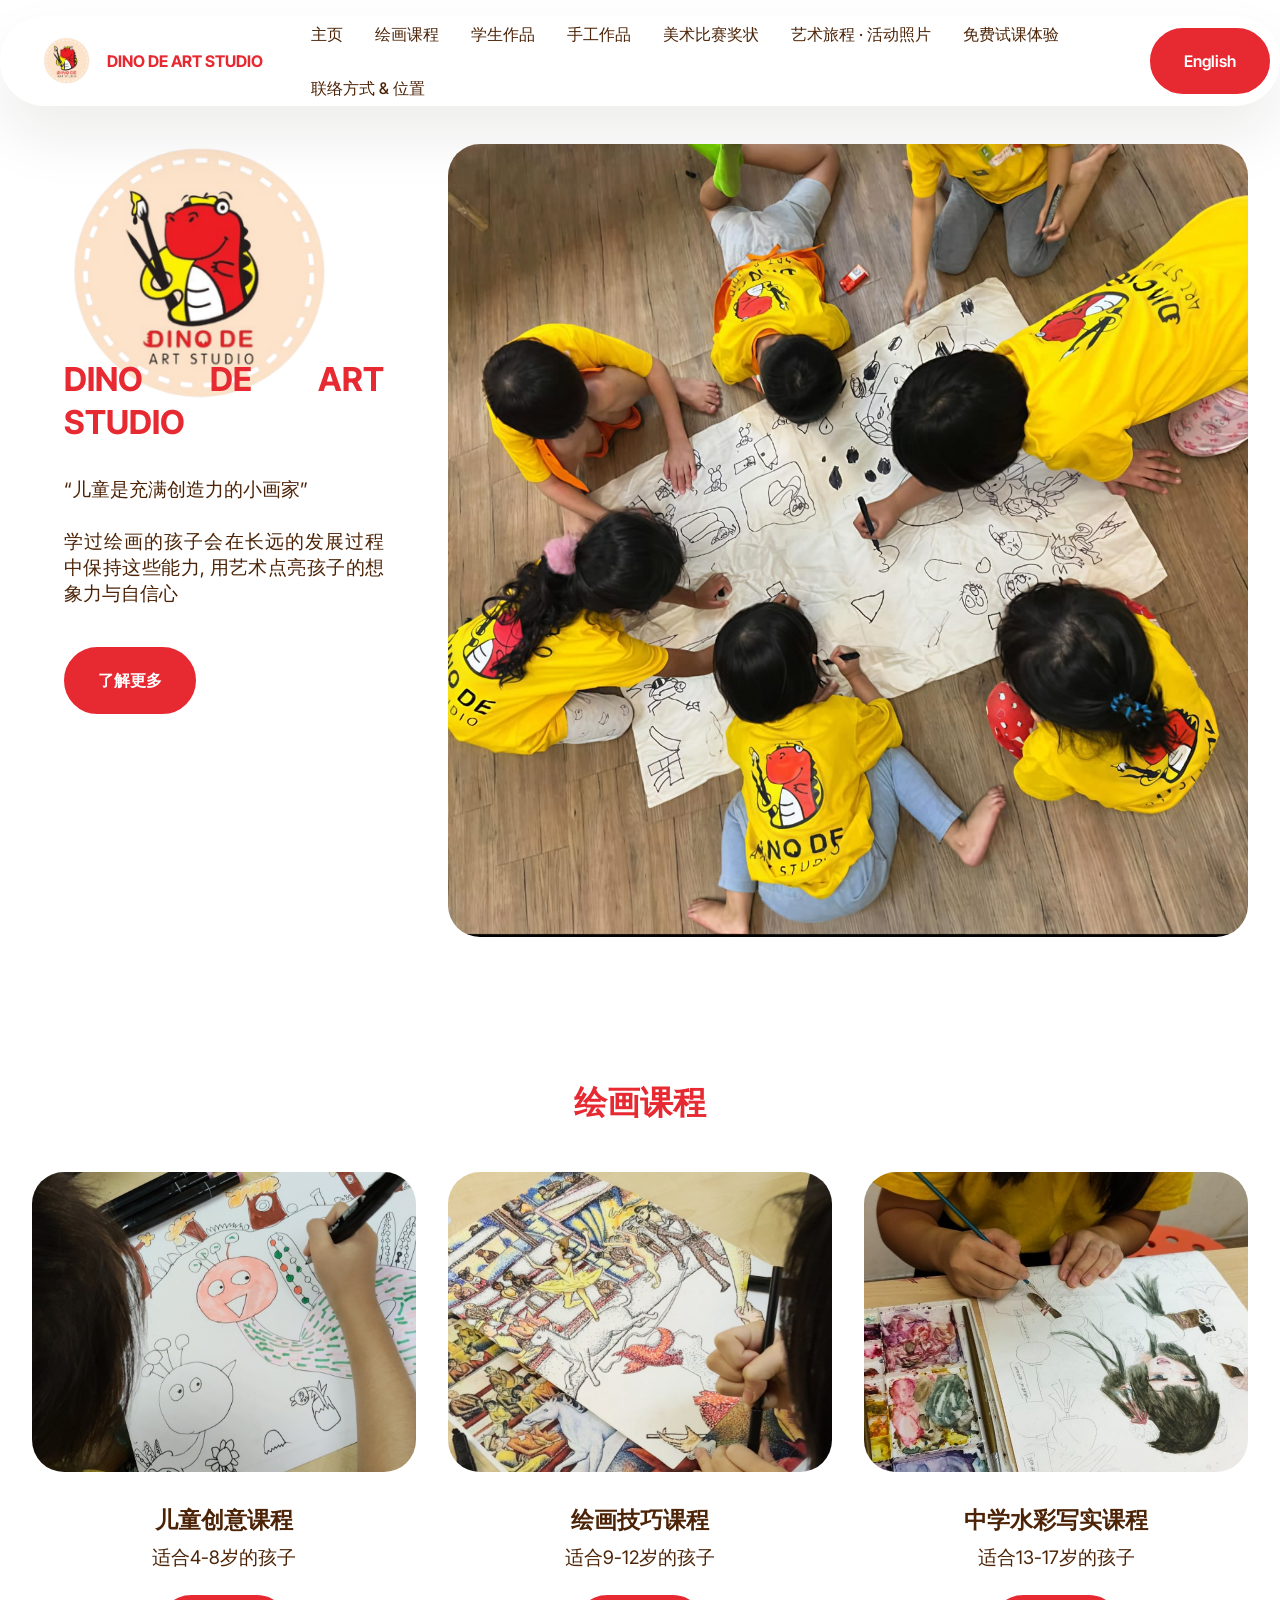
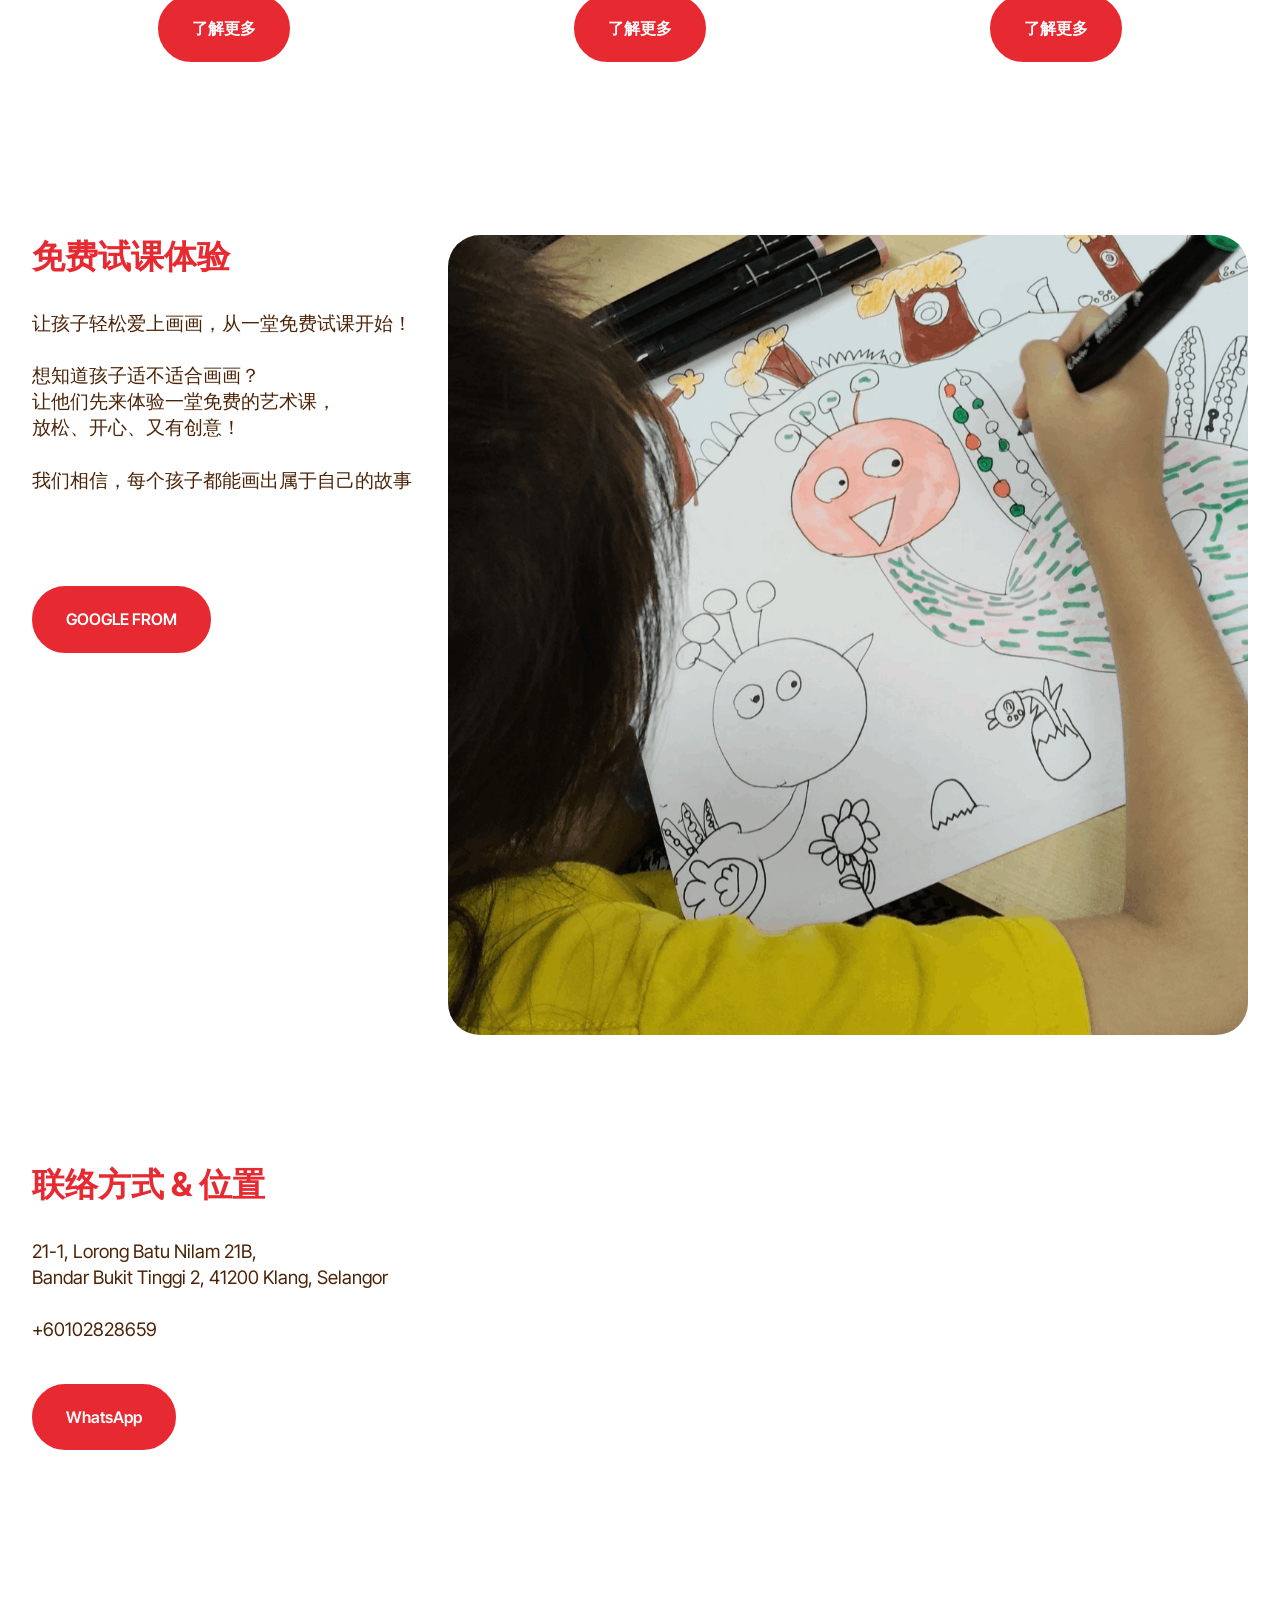
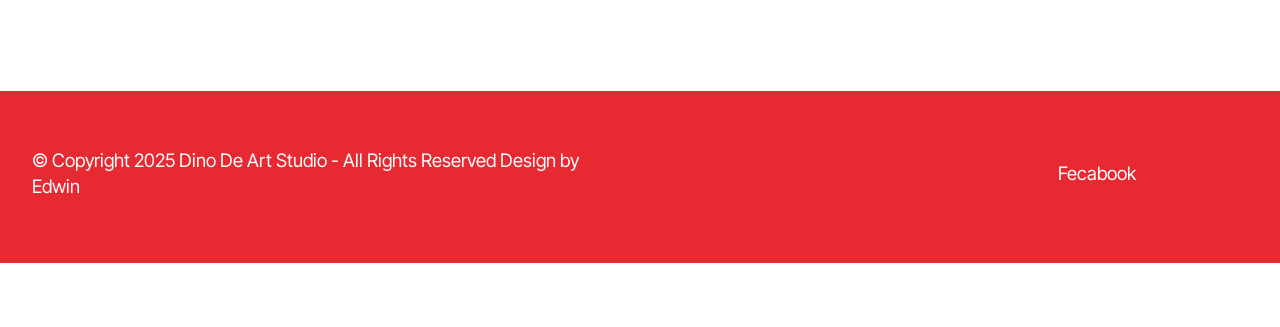
==== commit bc084a16: "create github pages" ====
--- a/index.html
+++ b/index.html
@@ -18,7 +18,7 @@
   <link rel="stylesheet" href="assets/theme/css/style.css">
   <link rel="preload" href="https://fonts.googleapis.com/css?family=Inter+Tight:100,200,300,400,500,600,700,800,900,100i,200i,300i,400i,500i,600i,700i,800i,900i&display=swap" as="style" onload="this.onload=null;this.rel='stylesheet'">
   <noscript><link rel="stylesheet" href="https://fonts.googleapis.com/css?family=Inter+Tight:100,200,300,400,500,600,700,800,900,100i,200i,300i,400i,500i,600i,700i,800i,900i&display=swap"></noscript>
-  <link rel="preload" as="style" href="assets/mobirise/css/mbr-additional.css?v=M0armq"><link rel="stylesheet" href="assets/mobirise/css/mbr-additional.css?v=M0armq" type="text/css">
+  <link rel="preload" as="style" href="assets/mobirise/css/mbr-additional.css?v=6hsGyo"><link rel="stylesheet" href="assets/mobirise/css/mbr-additional.css?v=6hsGyo" type="text/css">
 
   
   
@@ -75,8 +75,7 @@
 			<div class="col-12 col-lg col-md-12">
 				<div class="text-wrapper align-left">
 					<h1 class="mbr-section-title mbr-fonts-style mb-4 display-2"><strong>DINO DE ART STUDIO</strong></h1>
-					<p class="mbr-text mbr-fonts-style mb-4 display-7">
-						儿童是充满创造力的小画家，学过绘画的孩子会在长远的发展过程中保持这些能力, 用艺术点亮孩子的想象力与自信心
+					<p class="mbr-text mbr-fonts-style mb-4 display-7">“儿童是充满创造力的小画家”<br><br>学过绘画的孩子会在长远的发展过程中保持这些能力, 用艺术点亮孩子的想象力与自信心
 					</p>
 					<div class="mbr-section-btn mt-3"><a class="btn btn-danger display-4" href="page9.html#header18-43">了解更多</a></div>
 				</div>
--- a/assets/mobirise/css/mbr-additional.css
+++ b/assets/mobirise/css/mbr-additional.css
@@ -1376,10 +1376,12 @@
 }
 .cid-uYZFBn4HAW .mbr-section-title {
   color: #e72931;
+  text-align: justify;
 }
 .cid-uYZFBn4HAW .mbr-text,
 .cid-uYZFBn4HAW .mbr-section-btn {
   color: #4c2306;
+  text-align: justify;
 }
 .cid-uYOmtw1vBq {
   padding-top: 3rem;
@@ -7908,7 +7910,7 @@
   display: flex;
   padding-top: 24rem;
   padding-bottom: 4rem;
-  background-image: url("../../../assets/images/e69caae591bde5908de79a84e8aebee8aea1-1920x1080.jpg");
+  background-image: url("../../../assets/images/dino20de20art20studio5-1920x1080.png");
 }
 .cid-uZ0e7bksJw .mbr-overlay {
   background-color: #000000;
--- a/assets/mobirise/css/mbr-additional.css
+++ b/assets/mobirise/css/mbr-additional.css
@@ -1376,10 +1376,12 @@
 }
 .cid-uYZFBn4HAW .mbr-section-title {
   color: #e72931;
+  text-align: justify;
 }
 .cid-uYZFBn4HAW .mbr-text,
 .cid-uYZFBn4HAW .mbr-section-btn {
   color: #4c2306;
+  text-align: justify;
 }
 .cid-uYOmtw1vBq {
   padding-top: 3rem;
@@ -7908,7 +7910,7 @@
   display: flex;
   padding-top: 24rem;
   padding-bottom: 4rem;
-  background-image: url("../../../assets/images/e69caae591bde5908de79a84e8aebee8aea1-1920x1080.jpg");
+  background-image: url("../../../assets/images/dino20de20art20studio5-1920x1080.png");
 }
 .cid-uZ0e7bksJw .mbr-overlay {
   background-color: #000000;
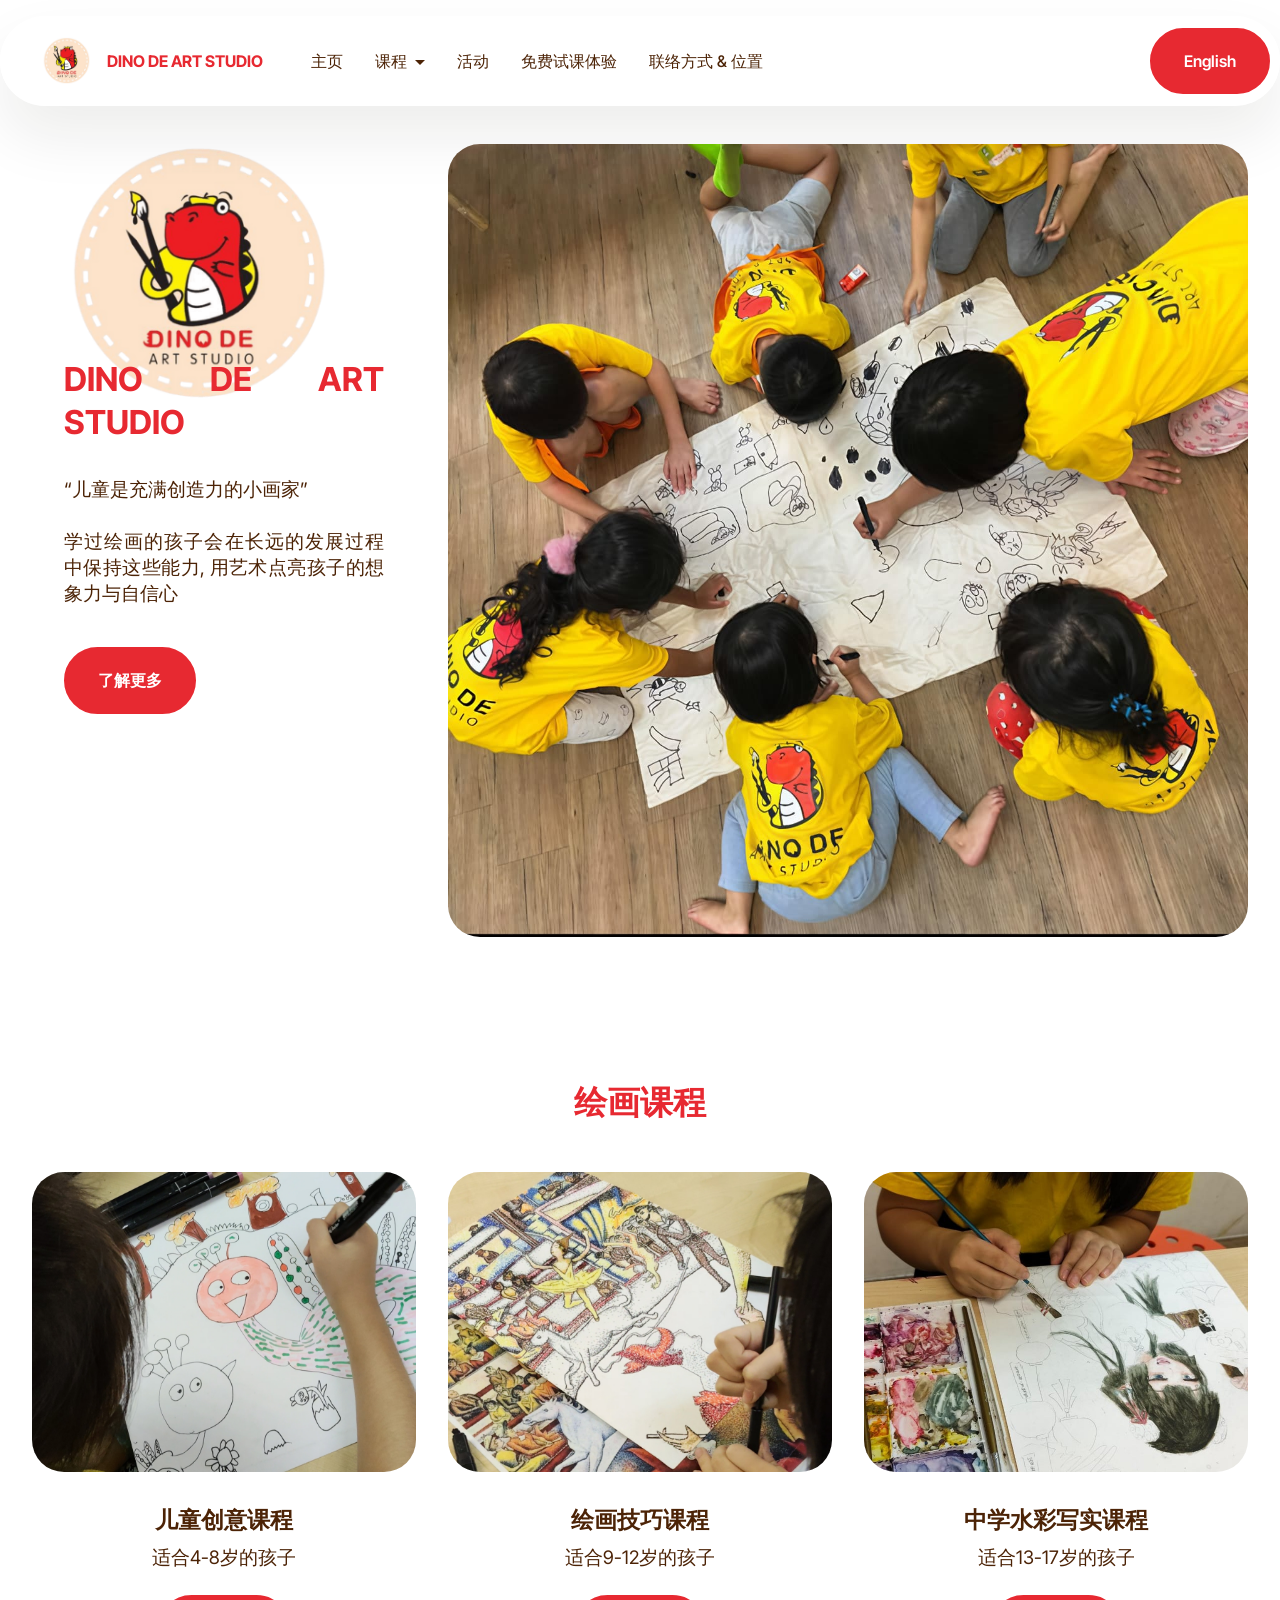
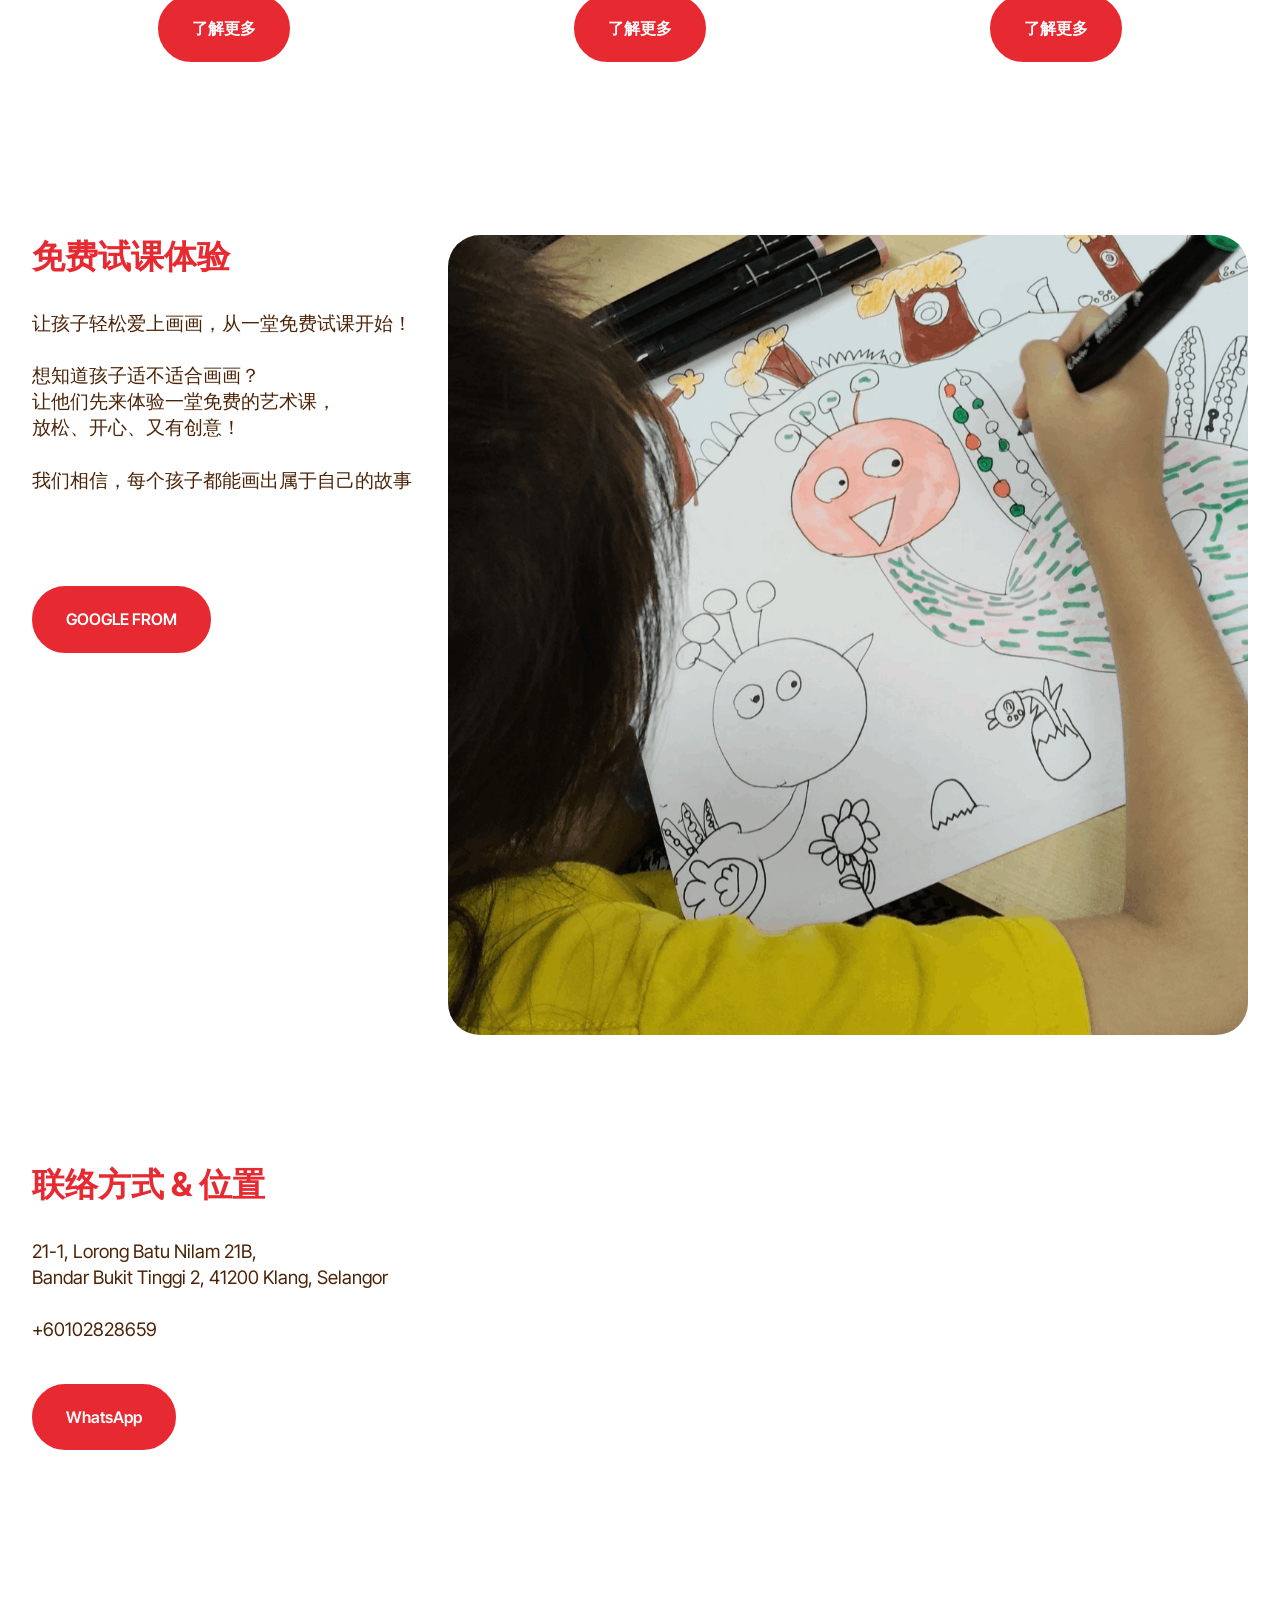
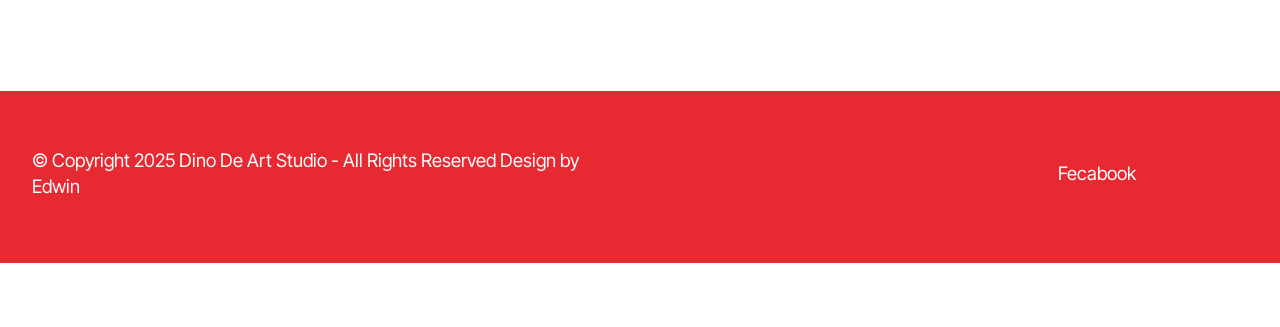
==== commit d82e6275: "create github pages" ====
--- a/index.html
+++ b/index.html
@@ -18,7 +18,7 @@
   <link rel="stylesheet" href="assets/theme/css/style.css">
   <link rel="preload" href="https://fonts.googleapis.com/css?family=Inter+Tight:100,200,300,400,500,600,700,800,900,100i,200i,300i,400i,500i,600i,700i,800i,900i&display=swap" as="style" onload="this.onload=null;this.rel='stylesheet'">
   <noscript><link rel="stylesheet" href="https://fonts.googleapis.com/css?family=Inter+Tight:100,200,300,400,500,600,700,800,900,100i,200i,300i,400i,500i,600i,700i,800i,900i&display=swap"></noscript>
-  <link rel="preload" as="style" href="assets/mobirise/css/mbr-additional.css?v=6hsGyo"><link rel="stylesheet" href="assets/mobirise/css/mbr-additional.css?v=6hsGyo" type="text/css">
+  <link rel="preload" as="style" href="assets/mobirise/css/mbr-additional.css?v=a8ScRx"><link rel="stylesheet" href="assets/mobirise/css/mbr-additional.css?v=a8ScRx" type="text/css">
 
   
   
@@ -50,10 +50,8 @@
 			<div class="collapse navbar-collapse" id="navbarSupportedContent">
 				<ul class="navbar-nav nav-dropdown" data-app-modern-menu="true"><li class="nav-item">
 						<a class="nav-link link text-warning display-4" href="index.html#header01-1l" aria-expanded="false">主页</a>
-					</li><li class="nav-item"><a class="nav-link link text-warning display-4" href="index.html#features04-1">绘画课程</a></li><li class="nav-item"><a class="nav-link link text-warning display-4" href="page5.html#gallery05-2y">学生作品</a></li><li class="nav-item"><a class="nav-link link text-warning display-4" href="page6.html#gallery05-34">手工作品</a></li>
-					<li class="nav-item">
-						<a class="nav-link link text-warning display-4" href="page7.html#gallery01-3g">美术比赛奖状</a>
-					</li><li class="nav-item"><a class="nav-link link text-warning display-4" href="page8.html#gallery05-3v">艺术旅程 · 活动照片</a></li><li class="nav-item"><a class="nav-link link text-warning display-4" href="index.html#image08-3z">免费试课体验 </a></li><li class="nav-item"><a class="nav-link link text-warning display-4" href="index.html#contacts03-40">联络方式 &amp; 位置 </a></li></ul>
+					</li><li class="nav-item dropdown"><a class="nav-link link text-warning dropdown-toggle display-4" href="index.html#features04-1" data-toggle="dropdown-submenu" data-bs-toggle="dropdown" data-bs-auto-close="outside" aria-expanded="false">课程</a><div class="dropdown-menu" aria-labelledby="dropdown-554"><a class="text-warning dropdown-item text-primary display-4" href="page2.html#image08-1p">儿童创意课程</a><a class="text-warning dropdown-item text-primary display-4" href="page3.html#image08-2u">绘画技巧课程</a><a class="text-warning dropdown-item text-primary display-4" href="page4.html#image08-2v">中学水彩写实课程</a><a class="text-warning dropdown-item text-primary display-4" href="page5.html#gallery05-2y">学生作品</a><a class="text-warning dropdown-item text-primary display-4" href="page6.html#gallery05-34">手工作品</a><a class="text-warning dropdown-item text-primary display-4" href="page7.html#gallery01-3g">美术比赛奖状</a></div></li>
+					<li class="nav-item"><a class="nav-link link text-warning display-4" href="page8.html#gallery05-3v">活动</a></li><li class="nav-item"><a class="nav-link link text-warning display-4" href="index.html#image08-3z">免费试课体验 </a></li><li class="nav-item"><a class="nav-link link text-warning display-4" href="index.html#contacts03-40">联络方式 &amp; 位置 </a></li></ul>
 				
 				<div class="navbar-buttons mbr-section-btn"><a class="btn btn-primary display-4" href="https://edwin0119.github.io/dinodeartstudio-eng/">English</a></div>
 			</div>
@@ -211,7 +209,7 @@
             </div>
         </div>
     </div>
-</section><section class="display-7" style="padding: 0;align-items: center;justify-content: center;flex-wrap: wrap;    align-content: center;display: flex;position: relative;height: 4rem;"><a href="https://mobiri.se/4250549" style="flex: 1 1;height: 4rem;position: absolute;width: 100%;z-index: 1;"><img alt="" style="height: 4rem;" src="[data-uri]"></a><p style="margin: 0;text-align: center;" class="display-7">&#8204;</p><a style="z-index:1" href="https://mobirise.com/builder/ai-website-generator.html">AI Website Generator</a></section><script src="assets/bootstrap/js/bootstrap.bundle.min.js"></script>  <script src="assets/smoothscroll/smooth-scroll.js"></script>  <script src="assets/ytplayer/index.js"></script>  <script src="assets/dropdown/js/navbar-dropdown.js"></script>  <script src="assets/theme/js/script.js"></script>  
+</section><section class="display-7" style="padding: 0;align-items: center;justify-content: center;flex-wrap: wrap;    align-content: center;display: flex;position: relative;height: 4rem;"><a href="https://mobiri.se/4250549" style="flex: 1 1;height: 4rem;position: absolute;width: 100%;z-index: 1;"><img alt="" style="height: 4rem;" src="[data-uri]"></a><p style="margin: 0;text-align: center;" class="display-7">&#8204;</p><a style="z-index:1" href="https://mobirise.com/builder/ai-website-builder.html">Free AI Website Builder</a></section><script src="assets/bootstrap/js/bootstrap.bundle.min.js"></script>  <script src="assets/smoothscroll/smooth-scroll.js"></script>  <script src="assets/ytplayer/index.js"></script>  <script src="assets/dropdown/js/navbar-dropdown.js"></script>  <script src="assets/theme/js/script.js"></script>  
   
   
  <div id="scrollToTop" class="scrollToTop mbr-arrow-up"><a style="text-align: center;"><i class="mbr-arrow-up-icon mbr-arrow-up-icon-cm cm-icon cm-icon-smallarrow-up"></i></a></div>
